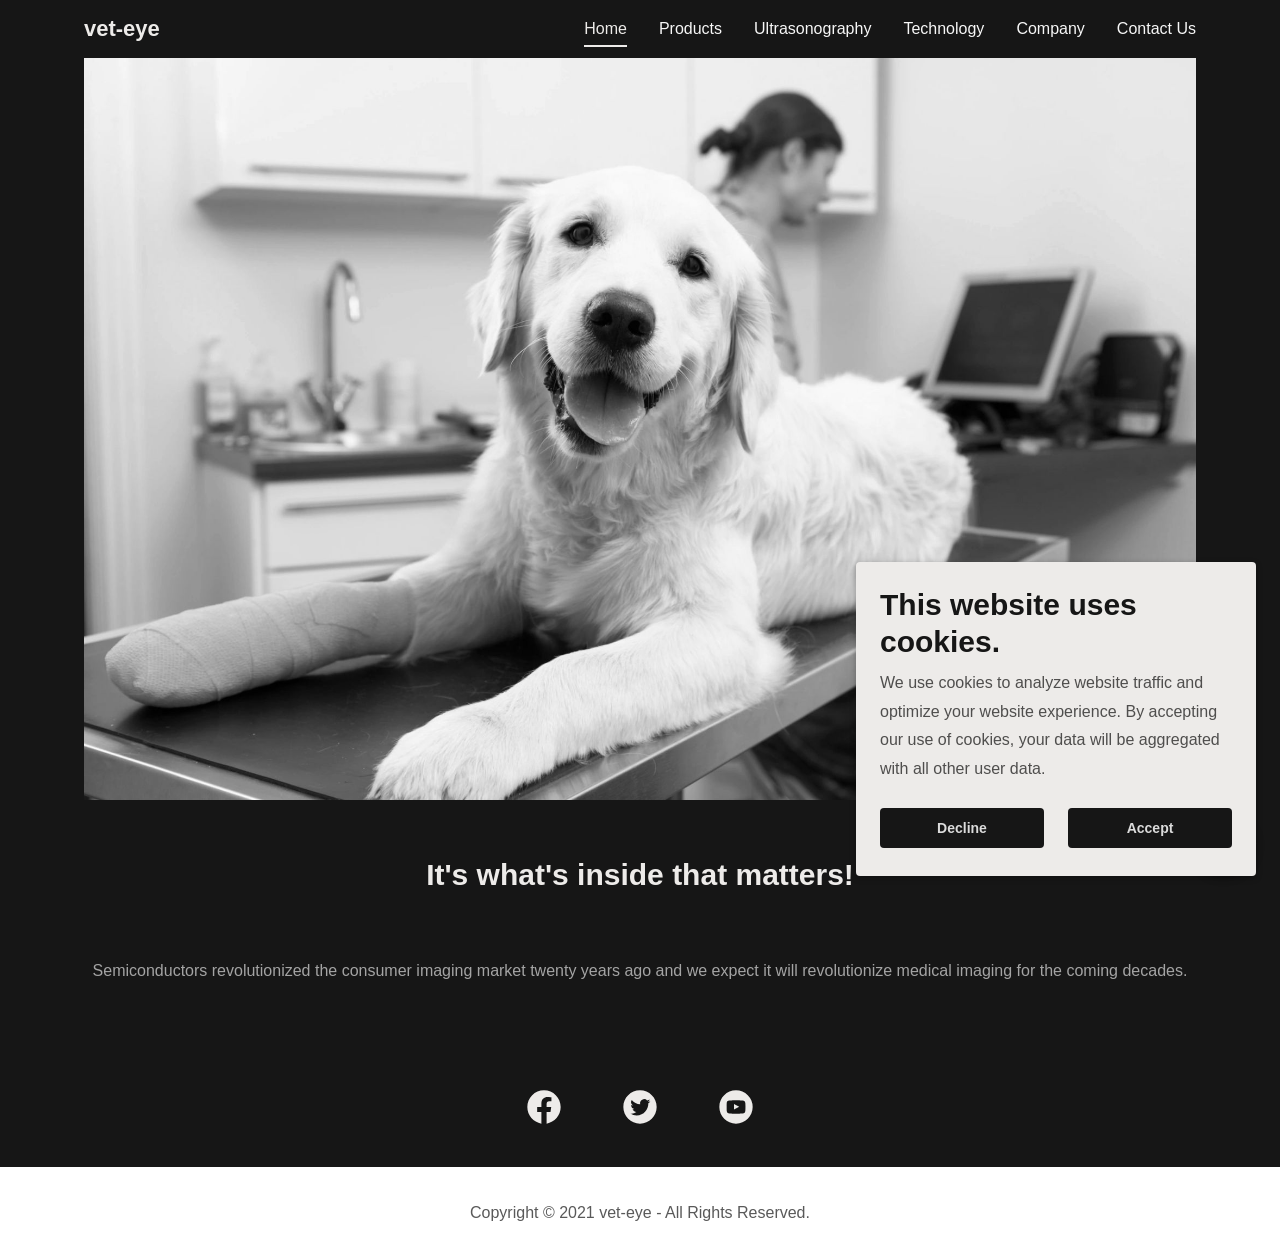
==== index.html @ f59eabdc "Add static recreation of the vet-eye site (tu2.app) Six pages plus three blog posts, with images, fo" ====
<!DOCTYPE html>
<html lang="en-IE">
<head>
<meta charset="utf-8">
<meta name="viewport" content="width=device-width, initial-scale=1">
<title>vet-eye</title>
<meta name="author" content="vet-eye">
<meta name="description" content="It&#x27;s what&#x27;s inside that matters!">
<meta property="og:site_name" content="vet-eye">
<meta property="og:title" content="It&#x27;s what&#x27;s inside that matters!">
<meta property="og:type" content="website">
<meta property="og:image" content="assets/img/hero-dog.jpg">
<meta property="og:locale" content="en_IE">
<meta name="theme-color" content="#edebe9">
<link rel="icon" href="assets/img/favicon-32.png" sizes="32x32">
<link rel="icon" href="assets/img/favicon-192.png" sizes="192x192">
<link rel="apple-touch-icon" href="assets/img/favicon-180.png">
<link rel="manifest" href="manifest.webmanifest">
<link rel="preload" href="assets/fonts/montserrat-latin.woff2" as="font" type="font/woff2" crossorigin>
<link rel="preload" href="assets/fonts/roboto-latin.woff2" as="font" type="font/woff2" crossorigin>
<link rel="stylesheet" href="assets/css/style.css">
</head>
<body>
<header class="site-header">
  <div class="container bar">
    <a class="logo" href="index.html" title="vet-eye">vet-eye</a>
    <nav class="main-nav" aria-label="Site"><ul><li><a href="index.html" aria-current="page">Home</a></li><li><a href="products.html">Products</a></li><li><a href="ultrasonography.html">Ultrasonography</a></li><li><a href="technology-1.html">Technology</a></li><li><a href="company.html">Company</a></li><li><a href="contact-us.html">Contact Us</a></li></ul></nav>
    <button class="nav-toggle" type="button" aria-label="Hamburger Site Navigation Icon" aria-expanded="false" aria-controls="drawer"><svg viewBox="0 0 24 24" fill="currentColor" aria-hidden="true"><path fill-rule="evenodd" d="M19 8H5a1 1 0 1 1 0-2h14a1 1 0 0 1 0 2zm0 5.097H5a1 1 0 1 1 0-2h14a1 1 0 1 1 0 2zm0 5.25H5a1 1 0 1 1 0-2h14a1 1 0 1 1 0 2z"></path></svg></button>
  </div>
</header>
<div class="drawer" id="drawer">
  <button class="drawer-close" type="button" aria-label="Close navigation"><svg viewBox="0 0 24 24" fill="currentColor" aria-hidden="true"><path fill-rule="evenodd" d="M19.245 4.313a1.065 1.065 0 0 0-1.508 0L11.78 10.27 5.82 4.313A1.065 1.065 0 1 0 4.312 5.82l5.958 5.958-5.958 5.959a1.067 1.067 0 0 0 1.508 1.508l5.959-5.958 5.958 5.958a1.065 1.065 0 1 0 1.508-1.508l-5.958-5.959 5.958-5.958a1.065 1.065 0 0 0 0-1.508"></path></svg></button>
  <nav aria-label="Mobile"><ul><li><a href="index.html" aria-current="page">Home</a></li><li><a href="products.html">Products</a></li><li><a href="ultrasonography.html">Ultrasonography</a></li><li><a href="technology-1.html">Technology</a></li><li><a href="company.html">Company</a></li><li><a href="contact-us.html">Contact Us</a></li></ul></nav>
</div>
<section class="hero"><div class="container">
  <img src="assets/img/hero-dog.jpg" alt="" width="2046" height="1364">
  <h1>It's what's inside that matters!</h1>
</div></section>
<section class="section dark intro"><div class="container">
  <p>Semiconductors revolutionized the consumer imaging market twenty years ago and we expect it will revolutionize medical imaging for the coming decades.</p>
</div></section>
<section class="section dark"><div class="container"><div class="social"><a href="https://www.facebook.com/vet-eye" target="_blank" rel="noopener" aria-label="Facebook Social Link"><svg viewBox="0 0 24 24" fill="currentColor" aria-hidden="true"><path fill-rule="evenodd" d="M22 12.061C22 6.505 17.523 2 12 2S2 6.505 2 12.061c0 5.022 3.657 9.184 8.438 9.939v-7.03h-2.54v-2.91h2.54V9.845c0-2.522 1.492-3.915 3.777-3.915 1.094 0 2.238.197 2.238.197v2.476h-1.26c-1.243 0-1.63.775-1.63 1.57v1.888h2.773l-.443 2.908h-2.33V22c4.78-.755 8.437-4.917 8.437-9.939z"></path></svg></a><a href="https://www.twitter.com/vet-eye" target="_blank" rel="noopener" aria-label="Twitter Social Link"><svg viewBox="0 0 24 24" fill="currentColor" aria-hidden="true"><path d="M22 12c0-5.524-4.477-10-10-10C6.478 2 2 6.478 2 12c0 5.523 4.478 10 10 10 5.523 0 10-4.477 10-10zm-3.795-3.516c-.33.492-.749.926-1.23 1.271l.008.319c0 3.255-2.477 7.005-7.006 7.005a6.968 6.968 0 01-3.773-1.107 4.94 4.94 0 003.645-1.019 2.466 2.466 0 01-2.3-1.71 2.464 2.464 0 001.112-.042 2.465 2.465 0 01-1.975-2.413v-.032c.333.185.711.295 1.115.309a2.461 2.461 0 01-.762-3.286 6.987 6.987 0 005.075 2.572 2.462 2.462 0 014.196-2.245 4.986 4.986 0 001.564-.597A2.469 2.469 0 0116.79 8.87a4.936 4.936 0 001.414-.387z"></path></svg></a><a href="https://www.youtube.com/vet-eye" target="_blank" rel="noopener" aria-label="YouTube Social Link"><svg viewBox="0 0 24 24" fill="currentColor" aria-hidden="true"><g transform="translate(2 2)"><polygon points="8.811 11.495 11.927 9.88 8.807 8.255"></polygon><path d="M10 0C4.477 0 0 4.477 0 10s4.477 10 10 10 10-4.477 10-10A10 10 0 0 0 10 0zm5.673 10.436c0 .935-.066 1.866-.066 1.866-.027.415-.17.814-.41 1.153-.306.308-.72.483-1.153.487-1.615.116-4.033.12-4.033.12s-2.99-.03-3.913-.117a1.91 1.91 0 0 1-1.25-.49 2.273 2.273 0 0 1-.419-1.146s-.033-.934-.033-1.865V9.56c0-.935.033-1.876.033-1.876s.03-.804.364-1.153c.305-.312.72-.493 1.156-.506 1.615-.116 4.036-.149 4.036-.149s2.411.033 4.026.15c.44.016.855.203 1.16.52.244.336.394.731.436 1.145 0 0 .07.934.07 1.865l-.004.88z"></path></g></svg></a></div></div></section>
<footer class="site-footer"><div class="container"><p>Copyright © 2021 vet-eye - All Rights Reserved.</p></div></footer>
<a class="fab" href="contact-us.html" aria-label="Message us"><svg viewBox="0 0 24 24" fill="currentColor" aria-hidden="true"><g fill="currentColor"><rect x="4" y="6" width="16" height="10.222" rx="1.129"></rect><path d="M8.977 18.578l.2-2.722a.564.564 0 01.564-.523h3.61c.548 0 .774.705.327 1.024l-3.81 2.721a.564.564 0 01-.89-.5z"></path></g></svg></a>
<div class="cookie" id="cookie" role="region" aria-label="Cookies" hidden>
  <h4>This website uses cookies.</h4>
  <p>We use cookies to analyze website traffic and optimize your website experience. By accepting our use of cookies, your data will be aggregated with all other user data.</p>
  <div class="actions"><button type="button" data-consent="declined">Decline</button><button type="button" data-consent="accepted">Accept</button></div>
</div>
<script src="assets/js/site.js"></script>
</body>
</html>
---- assets/css/style.css ----
/* vet-eye – local recreation of tu2.app */
@font-face { font-family: 'Montserrat'; font-style: normal; font-weight: 100 900; font-display: swap;
  src: url(../fonts/montserrat-latin-ext.woff2) format('woff2');
  unicode-range: U+0100-02BA, U+02BD-02C5, U+02C7-02CC, U+02CE-02D7, U+02DD-02FF, U+0304, U+0308, U+0329, U+1D00-1DBF, U+1E00-1E9F, U+1EF2-1EFF, U+2020, U+20A0-20AB, U+20AD-20C4, U+2113, U+2C60-2C7F, U+A720-A7FF; }
@font-face { font-family: 'Montserrat'; font-style: normal; font-weight: 100 900; font-display: swap;
  src: url(../fonts/montserrat-latin.woff2) format('woff2');
  unicode-range: U+0000-00FF, U+0131, U+0152-0153, U+02BB-02BC, U+02C6, U+02DA, U+02DC, U+0304, U+0308, U+0329, U+2000-206F, U+20AC, U+2122, U+2191, U+2193, U+2212, U+2215, U+FEFF, U+FFFD; }
@font-face { font-family: 'Roboto'; font-style: normal; font-weight: 100 900; font-display: swap;
  src: url(../fonts/roboto-latin-ext.woff2) format('woff2');
  unicode-range: U+0100-02BA, U+02BD-02C5, U+02C7-02CC, U+02CE-02D7, U+02DD-02FF, U+0304, U+0308, U+0329, U+1D00-1DBF, U+1E00-1E9F, U+1EF2-1EFF, U+2020, U+20A0-20AB, U+20AD-20C4, U+2113, U+2C60-2C7F, U+A720-A7FF; }
@font-face { font-family: 'Roboto'; font-style: normal; font-weight: 100 900; font-display: swap;
  src: url(../fonts/roboto-latin.woff2) format('woff2');
  unicode-range: U+0000-00FF, U+0131, U+0152-0153, U+02BB-02BC, U+02C6, U+02DA, U+02DC, U+0304, U+0308, U+0329, U+2000-206F, U+20AC, U+2122, U+2191, U+2193, U+2212, U+2215, U+FEFF, U+FFFD; }
@font-face { font-family: 'Roboto'; font-style: italic; font-weight: 100 900; font-display: swap;
  src: url(../fonts/roboto-italic-latin-ext.woff2) format('woff2');
  unicode-range: U+0100-02BA, U+02BD-02C5, U+02C7-02CC, U+02CE-02D7, U+02DD-02FF, U+0304, U+0308, U+0329, U+1D00-1DBF, U+1E00-1E9F, U+1EF2-1EFF, U+2020, U+20A0-20AB, U+20AD-20C4, U+2113, U+2C60-2C7F, U+A720-A7FF; }
@font-face { font-family: 'Roboto'; font-style: italic; font-weight: 100 900; font-display: swap;
  src: url(../fonts/roboto-italic-latin.woff2) format('woff2');
  unicode-range: U+0000-00FF, U+0131, U+0152-0153, U+02BB-02BC, U+02C6, U+02DA, U+02DC, U+0304, U+0308, U+0329, U+2000-206F, U+20AC, U+2122, U+2191, U+2193, U+2212, U+2215, U+FEFF, U+FFFD; }

:root {
  --ink: #161616;
  --paper: #ffffff;
  --sand: #edebe9;
  --sand-2: #e5e2df;
  --sand-3: #ddd9d5;
  --taupe: #9c938a;
  --taupe-dark: #7d756d;
  --text: #5e5e5e;
  --text-strong: #1b1b1b;
  --text-muted: #595959;
  --on-dark: #f7f7f7;
  --on-dark-muted: #a4a4a4;
  --line: #dadada;
  --gap: 48px;
}

*, *::before, *::after { box-sizing: border-box; }
html { -webkit-text-size-adjust: 100%; }
body { margin: 0; font-family: 'Roboto', arial, sans-serif; font-size: 16px; color: var(--text); background: var(--paper); -webkit-font-smoothing: antialiased; }
img { max-width: 100%; height: auto; display: block; }
a { color: inherit; text-decoration: none; }
h1, h2, h3, h4, p, ul, figure { margin: 0; }
ul { padding: 0; }

.container { width: 100%; margin: 0 auto; padding: 0 24px; }
@media (min-width: 1024px) { .container { max-width: 984px; } }
@media (min-width: 1280px) { .container { max-width: 1160px; } }
@media (min-width: 1536px) { .container { max-width: 1280px; } }

/* ---------- header ---------- */
.site-header { position: sticky; top: 0; z-index: 20; background: var(--ink); }
.site-header .bar { display: flex; align-items: center; justify-content: space-between; padding-top: 24px; padding-bottom: 24px; }
.logo { font-family: 'Montserrat', arial, sans-serif; font-weight: 600; font-size: 22px; line-height: 1.2; color: var(--sand); }
.main-nav { display: none; }
.main-nav ul { display: flex; gap: 32px; list-style: none; }
.main-nav a { display: block; line-height: 24px; color: var(--on-dark); padding-bottom: 4px; margin-bottom: -6px; border-bottom: 2px solid transparent; }
.main-nav a:hover { color: var(--taupe); }
.main-nav a[aria-current="page"] { color: var(--sand); border-bottom-color: currentColor; }
.nav-toggle { display: flex; background: none; border: 0; padding: 0; margin: -4px -8px -4px 0; color: var(--on-dark); cursor: pointer; }
.nav-toggle svg { width: 40px; height: 40px; }
@media (min-width: 1024px) {
  .site-header .bar { padding-top: 16px; padding-bottom: 16px; }
  .main-nav { display: block; }
  .nav-toggle { display: none; }
}

.drawer { position: fixed; inset: 0; z-index: 40; background: var(--paper); overflow-y: auto; transform: translateX(-100%); visibility: hidden; transition: transform .3s ease, visibility .3s; padding: 56px 0 24px; }
.drawer.open { transform: none; visibility: visible; }
.drawer-close { position: absolute; top: 15px; right: 15px; background: none; border: 0; padding: 0; color: var(--text-strong); cursor: pointer; }
.drawer-close svg { width: 40px; height: 40px; display: block; }
.drawer ul { list-style: none; }
.drawer li { border-bottom: 1px solid rgba(76, 76, 76, .5); }
.drawer li:last-child { border-bottom: 0; }
.drawer a { display: block; padding: 16px 24px; font-size: 22px; color: var(--text-strong); }
.drawer a[aria-current="page"], .drawer a:hover { color: var(--taupe); }
@media (min-width: 768px) { .drawer a { font-size: 30px; } }

/* ---------- sections ---------- */
.section { padding: 32px 0; }
.section.dark { background: var(--ink); color: var(--on-dark-muted); }
.heading { font-family: 'Montserrat', arial, sans-serif; font-weight: 600; font-size: 24px; line-height: 1.25; color: var(--taupe); margin-bottom: 24px; }
.dark .heading { color: var(--sand); }
@media (min-width: 768px) { .heading { font-size: 30px; } }
.center { text-align: center; }

.lined { display: flex; align-items: center; justify-content: center; font-family: 'Roboto', arial, sans-serif; font-weight: 400; font-size: 16px; line-height: 1.4; color: var(--text-strong); margin-bottom: 32px; text-align: center; }
.lined::before, .lined::after { content: ""; flex: 1; height: 1px; background: var(--line); }
.lined span { padding: 0 24px; }
.dark .lined { color: var(--on-dark); }
.dark .lined::before, .dark .lined::after { background: rgba(255, 255, 255, .22); }

.rte p, .rte li { line-height: 1.8; }
.rte ul { padding-left: 37px; }
.rte strong { font-weight: 700; }
.rte a { color: var(--taupe-dark); }
.rte a:hover { color: var(--text-strong); }
.rte.big p, .rte.big li { font-size: 18px; }
.rte ul { text-align: left; }

.btn { display: inline-flex; align-items: center; justify-content: center; min-height: 56px; padding: 8px 32px; margin: 4px 0; border: 0; border-radius: 4px; background: var(--sand-2); color: #1c1b1b; font: 700 18px/1.2 'Roboto', arial, sans-serif; cursor: pointer; transition: background-color .2s; box-shadow: 0 2px 3px rgba(0, 0, 0, .12); }
.btn:hover { background: #f1efed; }
.btn.small { min-height: 40px; padding: 4px 16px; font-size: 14px; background: var(--sand-3); box-shadow: none; }
.btn.small:hover { background: #ebe8e5; }
.dark .btn { background: var(--sand); color: #222; }
.dark .btn:hover { background: #fff; }

.grid { display: grid; gap: var(--gap); grid-template-columns: 1fr; }
@media (min-width: 768px) {
  .grid.cols-2 { grid-template-columns: 1fr 1fr; }
  .grid.cols-3 { grid-template-columns: repeat(3, 1fr); }
  .grid.cols-8-4 { grid-template-columns: minmax(0, 725fr) minmax(0, 339fr); }
  .grid.cols-4-8 { grid-template-columns: minmax(0, 339fr) minmax(0, 725fr); }
}

/* ---------- home ---------- */
.hero { background: var(--ink); }
.hero img { width: 100%; aspect-ratio: 3 / 2; object-fit: cover; }
.hero h1 { font-family: 'Montserrat', arial, sans-serif; font-weight: 600; font-size: 24px; line-height: 1.25; color: var(--sand); text-align: center; padding: 56px 0 32px; }
@media (min-width: 768px) { .hero h1 { font-size: 30px; } }
.intro p { line-height: 1.8; text-align: center; padding-bottom: 29px; }

.social { display: flex; justify-content: center; }
.social a { display: block; padding: 8px 28px; color: var(--sand); }
.social a:hover { color: var(--taupe); }
.social svg { width: 40px; height: 40px; display: block; }
.dark .lined + .social { margin-top: 0; }

.site-footer { padding: 32px 0; background: var(--paper); }
.site-footer p { text-align: center; line-height: 1.8; color: var(--text-muted); }

/* ---------- products ---------- */
.products-title { padding-bottom: 85px; }
.product { text-align: center; }
.product img { width: 100%; margin-bottom: 24px; }
.product.wide img { aspect-ratio: 1240 / 932; object-fit: cover; }
.product:not(.wide) img { aspect-ratio: 1; object-fit: cover; }
.product-row { margin-top: 48px; }

/* ---------- ultrasonography / technology ---------- */
.banner-img { width: 100%; aspect-ratio: 3 / 2; object-fit: cover; margin-bottom: 32px; }
.side-img { width: 100%; }
.tech-img { width: 100%; aspect-ratio: 1; object-fit: cover; }
.cta { text-align: center; padding: 72px 0 72px; }
.cta .heading { max-width: 476px; margin-left: auto; margin-right: auto; }

/* ---------- company ---------- */
.about-col h4 { margin-bottom: 23px; text-align: center; }
.about-col img { width: 100%; aspect-ratio: 2 / 1; object-fit: cover; margin-bottom: 25px; }
.about-col .rte { text-align: center; }
.downloads { display: flex; flex-wrap: wrap; justify-content: center; gap: 24px var(--gap); }
.download { width: 333px; max-width: 100%; padding: 24px; text-align: center; background: #f6f6f6; border: 1px solid var(--line); }
.download p { line-height: 1.8; color: #151515; margin-bottom: 24px; }

.blog { position: relative; padding: 32px 24px; background: #555 center / cover no-repeat; }
.blog::before { content: ""; position: absolute; inset: 0; background: rgba(22, 22, 22, .25); }
.blog > * { position: relative; }
.blog h2 { font-family: 'Montserrat', arial, sans-serif; font-weight: 600; font-size: 32px; line-height: 1.2; color: #fff; text-align: center; margin-bottom: 56px; }
@media (min-width: 768px) { .blog h2 { font-size: 44px; } }
.blog-cards { display: flex; flex-wrap: wrap; justify-content: center; gap: 24px 27px; }
.blog-card { display: flex; flex-direction: column; width: 245px; background: #fff; border: 1px solid var(--line); text-align: center; transition: box-shadow .2s; }
.blog-card:hover { box-shadow: 0 4px 16px rgba(0, 0, 0, .35); }
.blog-card .thumb { height: 140px; background: #ccc center / cover no-repeat; }
.blog-card .body { display: flex; flex-direction: column; flex: 1; padding: 24px 16px 24px; }
.blog-card .date { font-size: 14px; line-height: 16px; color: var(--text-muted); }
.blog-card h4 { position: relative; font-weight: 400; font-size: 22px; line-height: 1.125; color: var(--text-strong); height: 74.25px; overflow: hidden; }
.blog-card h4::after { content: ""; position: absolute; right: 0; bottom: 0; width: 40%; height: 24.75px; background: linear-gradient(to right, rgba(255, 255, 255, 0), #fff 85%); }
.blog-card .more { margin-top: auto; padding-top: 0; color: var(--taupe-dark); line-height: 1.15; }
.blog-card:hover .more { color: var(--text-strong); }

/* ---------- blog post ---------- */
.blog-title { font-family: 'Montserrat', arial, sans-serif; font-weight: 600; font-size: 32px; line-height: 1.2; color: var(--taupe); text-align: center; margin-bottom: 56px; padding-top: 24px; }
@media (min-width: 768px) { .blog-title { font-size: 44px; } }
.post-layout { display: grid; grid-template-columns: 1fr; gap: 32px; max-width: 936px; margin: 0 auto; padding-bottom: 40px; }
@media (min-width: 768px) { .post-layout { grid-template-columns: minmax(0, 2fr) minmax(0, 1fr); gap: 0; } .post-layout main { padding-right: 40px; } .post-layout aside { border-left: 1px solid var(--line); padding-left: 32px; } }
.all-posts { display: inline-flex; align-items: center; gap: 4px; font-size: 14px; color: var(--taupe-dark); margin: 8px 0 24px; }
.all-posts:hover { color: var(--text-strong); }
.all-posts svg { width: 16px; height: 16px; transform: rotate(90deg); }
.post h3.post-title { font-family: 'Montserrat', arial, sans-serif; font-weight: 600; font-size: 30px; line-height: 1.125; color: var(--taupe); margin-bottom: 12px; }
.post .date { font-size: 14px; color: var(--text-muted); margin-bottom: 32px; }
.post figure { margin-bottom: 40px; }
.post figure img { width: 100%; }
.post .rte p { font-size: 14px; margin-bottom: 20px; overflow-wrap: anywhere; }
.post .rte h3 { font-family: 'Montserrat', arial, sans-serif; font-weight: 600; font-size: 22px; line-height: 1.25; color: var(--taupe); margin: 8px 0 16px; }
.share { display: flex; align-items: center; gap: 8px; font-size: 14px; font-weight: 700; color: var(--text-strong); }
.share p { margin-right: 12px; }
.share a { display: block; }
.share svg { width: 24px; height: 24px; display: block; }
.share .fb { color: #3b5998; }
.share .tw { color: #1da1f2; }
.recent h4 { font-weight: 400; font-size: 22px; line-height: 1.25; color: var(--text-strong); margin: 8px 0 24px; }
.recent ul { list-style: none; }
.recent li { margin-bottom: 32px; }
.recent a { display: flex; gap: 16px; }
.recent .thumb { flex: 0 0 110px; height: 110px; background: #ccc center / cover no-repeat; }
.recent .t { font-size: 14px; line-height: 1.8; color: var(--text-strong); display: -webkit-box; -webkit-line-clamp: 2; -webkit-box-orient: vertical; overflow: hidden; }
.recent a:hover .t { color: var(--taupe-dark); }
.recent .d { font-size: 14px; line-height: 1.8; color: var(--text-muted); margin-top: 16px; }

/* ---------- contact ---------- */
.contact-wrap { max-width: 725px; margin: 0 auto; text-align: center; }
.field { position: relative; margin-bottom: 24px; text-align: left; }
.field input, .field textarea { display: block; width: 100%; border: 1px solid transparent; border-radius: 0; background: #f1f1f1; color: #3b3b3b; font: 400 16px/1.15 'Roboto', arial, sans-serif; outline: none; }
.field input { height: 51px; padding: 23px 16px 7px; }
.field textarea { height: 202px; padding: 16px; line-height: 28px; resize: vertical; }
.field textarea::placeholder { color: #3b3b3b; opacity: 1; }
.field input:focus, .field textarea:focus { border-color: var(--taupe); }
.field label { position: absolute; left: 17px; top: 16px; color: #3b3b3b; pointer-events: none; transform-origin: left top; transition: transform .15s ease; }
.field input:focus + label, .field input:not(:placeholder-shown) + label { transform: translateY(-9px) scale(.75); }
.field.invalid input { border-color: #b3261e; }
.form-error { display: none; color: #b3261e; font-size: 14px; margin: -16px 0 16px; text-align: left; }
.field.invalid + .form-error { display: block; }
.contact-form .btn { margin-top: 12px; }
.recaptcha-note { font-size: 12px; line-height: 1.8; color: var(--text-muted); margin-top: 32px; }
.recaptcha-note a { color: var(--taupe-dark); }
.recaptcha-note a:hover { color: var(--text-strong); }
.form-success { display: none; padding: 48px 0; }
.form-success p { font-size: 18px; line-height: 1.8; }
.contact-form.sent > :not(.form-success) { display: none; }
.contact-form.sent .form-success { display: block; }
.contact-info { margin-top: 55px; }
.contact-info p { line-height: 1.8; margin-bottom: 24px; }
.map { position: relative; margin-top: 7px; height: 348px; background: #e8e6e3; }
.map iframe { width: 100%; height: 100%; border: 0; display: block; }
.map .btn { position: absolute; top: 9px; left: 56px; margin: 4px 0; background: var(--sand-2); gap: 8px; }
.map .btn svg { width: 24px; height: 24px; }
.connect { padding-bottom: 0; }

/* ---------- cookie banner + message button ---------- */
.fab { position: fixed; right: 24px; bottom: 24px; z-index: 30; display: flex; align-items: center; justify-content: center; width: 65px; height: 65px; border-radius: 50%; background: var(--sand-2); color: var(--ink); box-shadow: 0 2px 8px rgba(0, 0, 0, .3); }
.fab svg { width: 44px; height: 44px; }
.cookie { position: fixed; z-index: 35; left: 0; right: 0; bottom: 0; padding: 24px; background: var(--sand); box-shadow: 0 2px 6px rgba(0, 0, 0, .3); transition: transform .4s ease, opacity .4s ease; }
.cookie[hidden] { display: none; }
.cookie.leaving { transform: translateY(120%); opacity: 0; }
.cookie h4 { font-family: 'Montserrat', arial, sans-serif; font-weight: 600; font-size: 24px; line-height: 1.25; color: var(--ink); padding-bottom: 8px; }
.cookie p { line-height: 1.8; color: #4f4e4d; }
.cookie .actions { display: flex; gap: 24px; margin-top: 24px; margin-bottom: 4px; }
.cookie button { flex: 1; min-height: 40px; padding: 4px 16px; border: 0; border-radius: 4px; background: var(--ink); color: #dbdbdb; font: 700 14px/1.2 'Roboto', arial, sans-serif; cursor: pointer; }
.cookie button:hover { background: #3a3a3a; }
@media (min-width: 768px) {
  .cookie { left: auto; right: 24px; bottom: 24px; width: 400px; border-radius: 4px; }
  .cookie h4 { font-size: 30px; }
}

/* ---------- small screens ---------- */
.blog-count { display: none; }
.nav-toggle svg { width: 28px; height: 28px; }
.nav-toggle { margin: 0; }
.map .btn { left: auto; right: 9px; }
@media (max-width: 767px) {
  :root { --gap: 24px; }
  .section { padding: 24px 0; }
  .lined { margin-bottom: 24px; }
  .btn { width: 100%; }
  .map .btn { width: auto; }
  .social a { padding: 8px; margin: 0 12px; }
  .products-title { padding-bottom: 0; }
  .product-row { margin-top: 24px; }
  .cta { padding: 32px 0; }
  .contact-info { margin-top: 32px; }
  .map { height: 200px; }
  .blog { padding: 24px 0 16px; }
  .blog h2 { margin-bottom: 32px; }
  .blog-cards { flex-wrap: nowrap; justify-content: flex-start; gap: 0; overflow-x: auto; scroll-snap-type: x mandatory; scrollbar-width: none; }
  .blog-cards::-webkit-scrollbar { display: none; }
  .blog-card { flex: 0 0 100%; width: auto; background: none; border: 0; scroll-snap-align: center; align-items: center; }
  .blog-card .thumb, .blog-card .body { width: 245px; }
  .blog-card .thumb { border: 1px solid var(--line); border-bottom: 0; }
  .blog-card .body { background: #fff; flex: 0 0 auto; min-height: 159px; }
  .blog-count { display: block; text-align: center; color: #fff; padding-top: 16px; line-height: 1.8; }
}
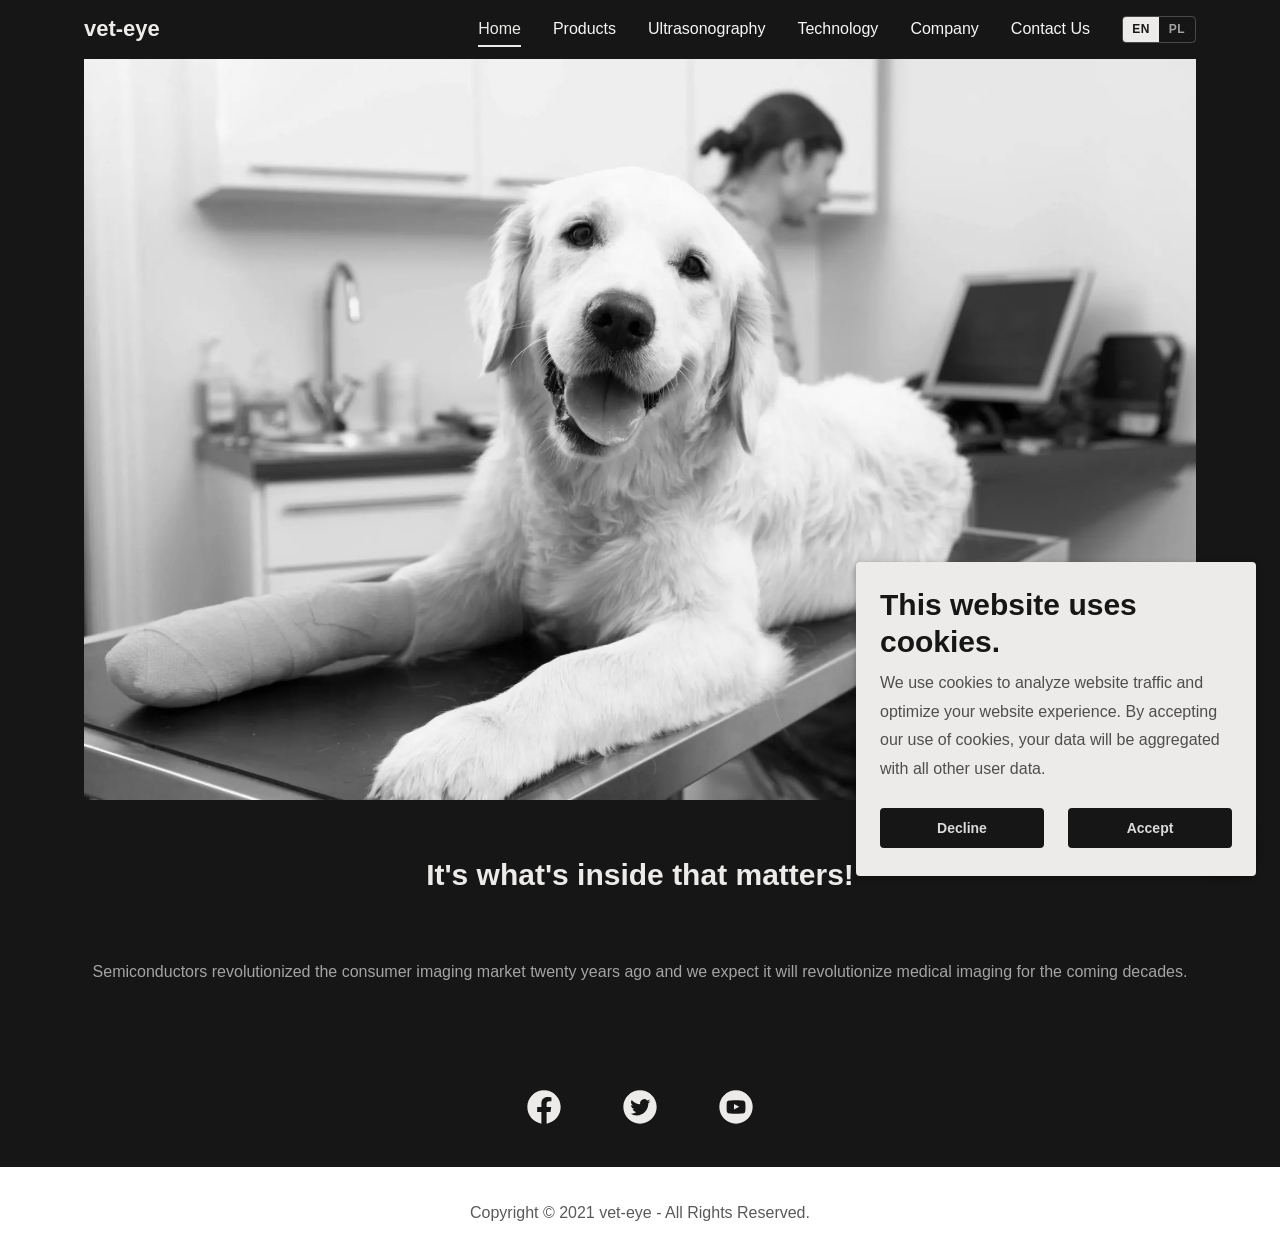
==== commit 92cdd068: "Add Polish version with EN/PL switch, clean up and optimise the site - Render header, footer and coo" ====
--- a/index.html
+++ b/index.html
@@ -1,16 +1,10 @@
 <!DOCTYPE html>
-<html lang="en-IE">
+<html lang="en" data-page="home">
 <head>
 <meta charset="utf-8">
 <meta name="viewport" content="width=device-width, initial-scale=1">
 <title>vet-eye</title>
-<meta name="author" content="vet-eye">
 <meta name="description" content="It&#x27;s what&#x27;s inside that matters!">
-<meta property="og:site_name" content="vet-eye">
-<meta property="og:title" content="It&#x27;s what&#x27;s inside that matters!">
-<meta property="og:type" content="website">
-<meta property="og:image" content="assets/img/hero-dog.jpg">
-<meta property="og:locale" content="en_IE">
 <meta name="theme-color" content="#edebe9">
 <link rel="icon" href="assets/img/favicon-32.png" sizes="32x32">
 <link rel="icon" href="assets/img/favicon-192.png" sizes="192x192">
@@ -19,34 +13,23 @@
 <link rel="preload" href="assets/fonts/montserrat-latin.woff2" as="font" type="font/woff2" crossorigin>
 <link rel="preload" href="assets/fonts/roboto-latin.woff2" as="font" type="font/woff2" crossorigin>
 <link rel="stylesheet" href="assets/css/style.css">
+<script>document.documentElement.classList.add('js');setTimeout(function(){document.documentElement.classList.add('ready')},3000);</script>
 </head>
 <body>
-<header class="site-header">
-  <div class="container bar">
-    <a class="logo" href="index.html" title="vet-eye">vet-eye</a>
-    <nav class="main-nav" aria-label="Site"><ul><li><a href="index.html" aria-current="page">Home</a></li><li><a href="products.html">Products</a></li><li><a href="ultrasonography.html">Ultrasonography</a></li><li><a href="technology-1.html">Technology</a></li><li><a href="company.html">Company</a></li><li><a href="contact-us.html">Contact Us</a></li></ul></nav>
-    <button class="nav-toggle" type="button" aria-label="Hamburger Site Navigation Icon" aria-expanded="false" aria-controls="drawer"><svg viewBox="0 0 24 24" fill="currentColor" aria-hidden="true"><path fill-rule="evenodd" d="M19 8H5a1 1 0 1 1 0-2h14a1 1 0 0 1 0 2zm0 5.097H5a1 1 0 1 1 0-2h14a1 1 0 1 1 0 2zm0 5.25H5a1 1 0 1 1 0-2h14a1 1 0 1 1 0 2z"></path></svg></button>
-  </div>
-</header>
-<div class="drawer" id="drawer">
-  <button class="drawer-close" type="button" aria-label="Close navigation"><svg viewBox="0 0 24 24" fill="currentColor" aria-hidden="true"><path fill-rule="evenodd" d="M19.245 4.313a1.065 1.065 0 0 0-1.508 0L11.78 10.27 5.82 4.313A1.065 1.065 0 1 0 4.312 5.82l5.958 5.958-5.958 5.959a1.067 1.067 0 0 0 1.508 1.508l5.959-5.958 5.958 5.958a1.065 1.065 0 1 0 1.508-1.508l-5.958-5.959 5.958-5.958a1.065 1.065 0 0 0 0-1.508"></path></svg></button>
-  <nav aria-label="Mobile"><ul><li><a href="index.html" aria-current="page">Home</a></li><li><a href="products.html">Products</a></li><li><a href="ultrasonography.html">Ultrasonography</a></li><li><a href="technology-1.html">Technology</a></li><li><a href="company.html">Company</a></li><li><a href="contact-us.html">Contact Us</a></li></ul></nav>
-</div>
+<div id="site-header"></div>
+<main id="main">
 <section class="hero"><div class="container">
-  <img src="assets/img/hero-dog.jpg" alt="" width="2046" height="1364">
-  <h1>It's what's inside that matters!</h1>
+  <img src="assets/img/hero-dog.webp" alt="" width="2046" height="1364">
+  <h1 data-i18n="home.title">It's what's inside that matters!</h1>
 </div></section>
 <section class="section dark intro"><div class="container">
-  <p>Semiconductors revolutionized the consumer imaging market twenty years ago and we expect it will revolutionize medical imaging for the coming decades.</p>
+  <p data-i18n="home.intro">Semiconductors revolutionized the consumer imaging market twenty years ago and we expect it will revolutionize medical imaging for the coming decades.</p>
 </div></section>
-<section class="section dark"><div class="container"><div class="social"><a href="https://www.facebook.com/vet-eye" target="_blank" rel="noopener" aria-label="Facebook Social Link"><svg viewBox="0 0 24 24" fill="currentColor" aria-hidden="true"><path fill-rule="evenodd" d="M22 12.061C22 6.505 17.523 2 12 2S2 6.505 2 12.061c0 5.022 3.657 9.184 8.438 9.939v-7.03h-2.54v-2.91h2.54V9.845c0-2.522 1.492-3.915 3.777-3.915 1.094 0 2.238.197 2.238.197v2.476h-1.26c-1.243 0-1.63.775-1.63 1.57v1.888h2.773l-.443 2.908h-2.33V22c4.78-.755 8.437-4.917 8.437-9.939z"></path></svg></a><a href="https://www.twitter.com/vet-eye" target="_blank" rel="noopener" aria-label="Twitter Social Link"><svg viewBox="0 0 24 24" fill="currentColor" aria-hidden="true"><path d="M22 12c0-5.524-4.477-10-10-10C6.478 2 2 6.478 2 12c0 5.523 4.478 10 10 10 5.523 0 10-4.477 10-10zm-3.795-3.516c-.33.492-.749.926-1.23 1.271l.008.319c0 3.255-2.477 7.005-7.006 7.005a6.968 6.968 0 01-3.773-1.107 4.94 4.94 0 003.645-1.019 2.466 2.466 0 01-2.3-1.71 2.464 2.464 0 001.112-.042 2.465 2.465 0 01-1.975-2.413v-.032c.333.185.711.295 1.115.309a2.461 2.461 0 01-.762-3.286 6.987 6.987 0 005.075 2.572 2.462 2.462 0 014.196-2.245 4.986 4.986 0 001.564-.597A2.469 2.469 0 0116.79 8.87a4.936 4.936 0 001.414-.387z"></path></svg></a><a href="https://www.youtube.com/vet-eye" target="_blank" rel="noopener" aria-label="YouTube Social Link"><svg viewBox="0 0 24 24" fill="currentColor" aria-hidden="true"><g transform="translate(2 2)"><polygon points="8.811 11.495 11.927 9.88 8.807 8.255"></polygon><path d="M10 0C4.477 0 0 4.477 0 10s4.477 10 10 10 10-4.477 10-10A10 10 0 0 0 10 0zm5.673 10.436c0 .935-.066 1.866-.066 1.866-.027.415-.17.814-.41 1.153-.306.308-.72.483-1.153.487-1.615.116-4.033.12-4.033.12s-2.99-.03-3.913-.117a1.91 1.91 0 0 1-1.25-.49 2.273 2.273 0 0 1-.419-1.146s-.033-.934-.033-1.865V9.56c0-.935.033-1.876.033-1.876s.03-.804.364-1.153c.305-.312.72-.493 1.156-.506 1.615-.116 4.036-.149 4.036-.149s2.411.033 4.026.15c.44.016.855.203 1.16.52.244.336.394.731.436 1.145 0 0 .07.934.07 1.865l-.004.88z"></path></g></svg></a></div></div></section>
-<footer class="site-footer"><div class="container"><p>Copyright © 2021 vet-eye - All Rights Reserved.</p></div></footer>
-<a class="fab" href="contact-us.html" aria-label="Message us"><svg viewBox="0 0 24 24" fill="currentColor" aria-hidden="true"><g fill="currentColor"><rect x="4" y="6" width="16" height="10.222" rx="1.129"></rect><path d="M8.977 18.578l.2-2.722a.564.564 0 01.564-.523h3.61c.548 0 .774.705.327 1.024l-3.81 2.721a.564.564 0 01-.89-.5z"></path></g></svg></a>
-<div class="cookie" id="cookie" role="region" aria-label="Cookies" hidden>
-  <h4>This website uses cookies.</h4>
-  <p>We use cookies to analyze website traffic and optimize your website experience. By accepting our use of cookies, your data will be aggregated with all other user data.</p>
-  <div class="actions"><button type="button" data-consent="declined">Decline</button><button type="button" data-consent="accepted">Accept</button></div>
-</div>
+<section class="section dark"><div class="container"><div data-social></div></div></section>
+</main>
+<div id="site-footer"></div>
+<noscript><p class="center"><a href="index.html">Home</a> · <a href="products.html">Products</a> · <a href="ultrasonography.html">Ultrasonography</a> · <a href="technology-1.html">Technology</a> · <a href="company.html">Company</a> · <a href="contact-us.html">Contact Us</a></p></noscript>
+<script src="assets/js/i18n.js"></script>
 <script src="assets/js/site.js"></script>
 </body>
 </html>
--- a/assets/css/style.css
+++ b/assets/css/style.css
@@ -1,4 +1,6 @@
-/* vet-eye – local recreation of tu2.app */
+/* vet-eye site styles */
+
+/* ─── Fonts (variable, self-hosted) ─── */
 @font-face { font-family: 'Montserrat'; font-style: normal; font-weight: 100 900; font-display: swap;
   src: url(../fonts/montserrat-latin-ext.woff2) format('woff2');
   unicode-range: U+0100-02BA, U+02BD-02C5, U+02C7-02CC, U+02CE-02D7, U+02DD-02FF, U+0304, U+0308, U+0329, U+1D00-1DBF, U+1E00-1E9F, U+1EF2-1EFF, U+2020, U+20A0-20AB, U+20AD-20C4, U+2113, U+2C60-2C7F, U+A720-A7FF; }
@@ -11,261 +13,272 @@
 @font-face { font-family: 'Roboto'; font-style: normal; font-weight: 100 900; font-display: swap;
   src: url(../fonts/roboto-latin.woff2) format('woff2');
   unicode-range: U+0000-00FF, U+0131, U+0152-0153, U+02BB-02BC, U+02C6, U+02DA, U+02DC, U+0304, U+0308, U+0329, U+2000-206F, U+20AC, U+2122, U+2191, U+2193, U+2212, U+2215, U+FEFF, U+FFFD; }
-@font-face { font-family: 'Roboto'; font-style: italic; font-weight: 100 900; font-display: swap;
-  src: url(../fonts/roboto-italic-latin-ext.woff2) format('woff2');
-  unicode-range: U+0100-02BA, U+02BD-02C5, U+02C7-02CC, U+02CE-02D7, U+02DD-02FF, U+0304, U+0308, U+0329, U+1D00-1DBF, U+1E00-1E9F, U+1EF2-1EFF, U+2020, U+20A0-20AB, U+20AD-20C4, U+2113, U+2C60-2C7F, U+A720-A7FF; }
-@font-face { font-family: 'Roboto'; font-style: italic; font-weight: 100 900; font-display: swap;
-  src: url(../fonts/roboto-italic-latin.woff2) format('woff2');
-  unicode-range: U+0000-00FF, U+0131, U+0152-0153, U+02BB-02BC, U+02C6, U+02DA, U+02DC, U+0304, U+0308, U+0329, U+2000-206F, U+20AC, U+2122, U+2191, U+2193, U+2212, U+2215, U+FEFF, U+FFFD; }
-
+
+/* ─── Tokens ─── */
 :root {
+  --font-heading: 'Montserrat', arial, sans-serif;
+  --font-body: 'Roboto', arial, sans-serif;
+
   --ink: #161616;
+  --ink-soft: #3a3a3a;
   --paper: #ffffff;
+  --paper-soft: #f6f6f6;
+  --field: #f1f1f1;
   --sand: #edebe9;
   --sand-2: #e5e2df;
   --sand-3: #ddd9d5;
+  --sand-hover: #f1efed;
   --taupe: #9c938a;
   --taupe-dark: #7d756d;
   --text: #5e5e5e;
   --text-strong: #1b1b1b;
   --text-muted: #595959;
+  --text-field: #3b3b3b;
+  --text-banner: #4f4e4d;
   --on-dark: #f7f7f7;
   --on-dark-muted: #a4a4a4;
+  --on-ink-button: #dbdbdb;
   --line: #dadada;
-  --gap: 48px;
-}
-
+  --line-dark: rgba(255, 255, 255, .22);
+  --line-drawer: rgba(76, 76, 76, .5);
+  --error: #b3261e;
+  --facebook: #3b5998;
+  --twitter: #1da1f2;
+  --scrim: rgba(22, 22, 22, .25);
+  --shadow: rgba(0, 0, 0, .3);
+  --shadow-soft: rgba(0, 0, 0, .12);
+
+  --size-body: 16px;
+  --size-small: 14px;
+  --size-tiny: 12px;
+  --size-lead: 18px;
+  --size-heading: 24px;
+  --size-display: 32px;
+  --gap: 24px;
+  --section-pad: 24px;
+  --radius: 4px;
+}
+@media (min-width: 768px) {
+  :root { --size-heading: 30px; --size-display: 44px; --gap: 48px; --section-pad: 32px; }
+}
+
+/* ─── Base ─── */
 *, *::before, *::after { box-sizing: border-box; }
 html { -webkit-text-size-adjust: 100%; }
-body { margin: 0; font-family: 'Roboto', arial, sans-serif; font-size: 16px; color: var(--text); background: var(--paper); -webkit-font-smoothing: antialiased; }
+html.js:not(.ready) body { visibility: hidden; }
+body { margin: 0; font-family: var(--font-body); font-size: var(--size-body); color: var(--text); background: var(--paper); -webkit-font-smoothing: antialiased; }
+body.no-scroll { overflow: hidden; }
 img { max-width: 100%; height: auto; display: block; }
 a { color: inherit; text-decoration: none; }
-h1, h2, h3, h4, p, ul, figure { margin: 0; }
+h1, h2, h3, p, ul, figure { margin: 0; }
 ul { padding: 0; }
+:focus-visible { outline: 2px solid var(--taupe); outline-offset: 2px; }
+.skip-link { position: absolute; left: 8px; top: -60px; z-index: 50; padding: 8px 16px; background: var(--sand); color: var(--ink); border-radius: var(--radius); }
+.skip-link:focus { top: 8px; }
 
 .container { width: 100%; margin: 0 auto; padding: 0 24px; }
 @media (min-width: 1024px) { .container { max-width: 984px; } }
 @media (min-width: 1280px) { .container { max-width: 1160px; } }
 @media (min-width: 1536px) { .container { max-width: 1280px; } }
 
-/* ---------- header ---------- */
+/* ─── Header ─── */
 .site-header { position: sticky; top: 0; z-index: 20; background: var(--ink); }
-.site-header .bar { display: flex; align-items: center; justify-content: space-between; padding-top: 24px; padding-bottom: 24px; }
-.logo { font-family: 'Montserrat', arial, sans-serif; font-weight: 600; font-size: 22px; line-height: 1.2; color: var(--sand); }
+.site-header .bar { display: flex; align-items: center; gap: 24px; padding-top: 24px; padding-bottom: 24px; min-height: 80px; }
+.logo { margin-right: auto; font-family: var(--font-heading); font-weight: 600; font-size: 22px; line-height: 1.2; color: var(--sand); }
 .main-nav { display: none; }
 .main-nav ul { display: flex; gap: 32px; list-style: none; }
-.main-nav a { display: block; line-height: 24px; color: var(--on-dark); padding-bottom: 4px; margin-bottom: -6px; border-bottom: 2px solid transparent; }
+.main-nav a { display: block; line-height: 24px; color: var(--on-dark); padding-bottom: 4px; margin-bottom: -6px; border-bottom: 2px solid transparent; white-space: nowrap; }
 .main-nav a:hover { color: var(--taupe); }
 .main-nav a[aria-current="page"] { color: var(--sand); border-bottom-color: currentColor; }
-.nav-toggle { display: flex; background: none; border: 0; padding: 0; margin: -4px -8px -4px 0; color: var(--on-dark); cursor: pointer; }
-.nav-toggle svg { width: 40px; height: 40px; }
+.lang-switch { display: flex; border: 1px solid var(--line-dark); border-radius: var(--radius); overflow: hidden; }
+.lang-switch button { min-width: 36px; padding: 4px 8px; border: 0; background: none; color: var(--on-dark-muted); font: 700 var(--size-tiny)/1.4 var(--font-body); letter-spacing: .04em; cursor: pointer; }
+.lang-switch button:hover { color: var(--on-dark); }
+.lang-switch button[aria-pressed="true"] { background: var(--sand); color: var(--ink); }
+.nav-toggle { display: flex; background: none; border: 0; padding: 0; color: var(--on-dark); cursor: pointer; }
+.nav-toggle svg { width: 28px; height: 28px; }
 @media (min-width: 1024px) {
-  .site-header .bar { padding-top: 16px; padding-bottom: 16px; }
+  .site-header .bar { padding-top: 16px; padding-bottom: 16px; min-height: 58px; gap: 32px; }
   .main-nav { display: block; }
   .nav-toggle { display: none; }
 }
 
 .drawer { position: fixed; inset: 0; z-index: 40; background: var(--paper); overflow-y: auto; transform: translateX(-100%); visibility: hidden; transition: transform .3s ease, visibility .3s; padding: 56px 0 24px; }
-.drawer.open { transform: none; visibility: visible; }
+.drawer[data-open="true"] { transform: none; visibility: visible; }
 .drawer-close { position: absolute; top: 15px; right: 15px; background: none; border: 0; padding: 0; color: var(--text-strong); cursor: pointer; }
 .drawer-close svg { width: 40px; height: 40px; display: block; }
 .drawer ul { list-style: none; }
-.drawer li { border-bottom: 1px solid rgba(76, 76, 76, .5); }
-.drawer li:last-child { border-bottom: 0; }
+.drawer li + li { border-top: 1px solid var(--line-drawer); }
 .drawer a { display: block; padding: 16px 24px; font-size: 22px; color: var(--text-strong); }
 .drawer a[aria-current="page"], .drawer a:hover { color: var(--taupe); }
-@media (min-width: 768px) { .drawer a { font-size: 30px; } }
-
-/* ---------- sections ---------- */
-.section { padding: 32px 0; }
+
+/* ─── Sections and shared blocks ─── */
+.section { padding: var(--section-pad) 0; }
 .section.dark { background: var(--ink); color: var(--on-dark-muted); }
-.heading { font-family: 'Montserrat', arial, sans-serif; font-weight: 600; font-size: 24px; line-height: 1.25; color: var(--taupe); margin-bottom: 24px; }
+.center { text-align: center; }
+.heading { font-family: var(--font-heading); font-weight: 600; font-size: var(--size-heading); line-height: 1.25; color: var(--taupe); margin-bottom: 24px; }
 .dark .heading { color: var(--sand); }
-@media (min-width: 768px) { .heading { font-size: 30px; } }
-.center { text-align: center; }
-
-.lined { display: flex; align-items: center; justify-content: center; font-family: 'Roboto', arial, sans-serif; font-weight: 400; font-size: 16px; line-height: 1.4; color: var(--text-strong); margin-bottom: 32px; text-align: center; }
+
+.lined { display: flex; align-items: center; justify-content: center; font-family: var(--font-body); font-weight: 400; font-size: var(--size-body); line-height: 1.4; color: var(--text-strong); margin-bottom: var(--section-pad); text-align: center; }
 .lined::before, .lined::after { content: ""; flex: 1; height: 1px; background: var(--line); }
 .lined span { padding: 0 24px; }
 .dark .lined { color: var(--on-dark); }
-.dark .lined::before, .dark .lined::after { background: rgba(255, 255, 255, .22); }
+.dark .lined::before, .dark .lined::after { background: var(--line-dark); }
 
 .rte p, .rte li { line-height: 1.8; }
-.rte ul { padding-left: 37px; }
+.rte ul { padding-left: 37px; text-align: left; }
 .rte strong { font-weight: 700; }
-.rte a { color: var(--taupe-dark); }
+.rte a { color: var(--taupe-dark); text-decoration: underline; overflow-wrap: anywhere; }
 .rte a:hover { color: var(--text-strong); }
-.rte.big p, .rte.big li { font-size: 18px; }
-.rte ul { text-align: left; }
-
-.btn { display: inline-flex; align-items: center; justify-content: center; min-height: 56px; padding: 8px 32px; margin: 4px 0; border: 0; border-radius: 4px; background: var(--sand-2); color: #1c1b1b; font: 700 18px/1.2 'Roboto', arial, sans-serif; cursor: pointer; transition: background-color .2s; box-shadow: 0 2px 3px rgba(0, 0, 0, .12); }
-.btn:hover { background: #f1efed; }
-.btn.small { min-height: 40px; padding: 4px 16px; font-size: 14px; background: var(--sand-3); box-shadow: none; }
-.btn.small:hover { background: #ebe8e5; }
-.dark .btn { background: var(--sand); color: #222; }
-.dark .btn:hover { background: #fff; }
-
-.grid { display: grid; gap: var(--gap); grid-template-columns: 1fr; }
-@media (min-width: 768px) {
-  .grid.cols-2 { grid-template-columns: 1fr 1fr; }
-  .grid.cols-3 { grid-template-columns: repeat(3, 1fr); }
+.rte.lead p, .rte.lead li { font-size: var(--size-lead); }
+
+.btn { display: inline-flex; align-items: center; justify-content: center; gap: 8px; width: 100%; min-height: 56px; padding: 8px 32px; margin: 4px 0; border: 0; border-radius: var(--radius); background: var(--sand-2); color: var(--text-strong); font: 700 var(--size-lead)/1.2 var(--font-body); cursor: pointer; transition: background-color .2s; box-shadow: 0 2px 3px var(--shadow-soft); }
+.btn:hover { background: var(--sand-hover); }
+.btn.small { min-height: 40px; padding: 4px 16px; font-size: var(--size-small); background: var(--sand-3); box-shadow: none; }
+.dark .btn { background: var(--sand); }
+.dark .btn:hover { background: var(--paper); }
+.btn svg { width: 24px; height: 24px; }
+.btn-row { margin-top: 24px; }
+@media (min-width: 768px) { .btn { width: auto; } }
+
+.grid { display: grid; gap: var(--gap); grid-template-columns: minmax(0, 1fr); }
+@media (min-width: 768px) {
+  .grid.cols-2 { grid-template-columns: repeat(2, minmax(0, 1fr)); }
+  .grid.cols-3 { grid-template-columns: repeat(3, minmax(0, 1fr)); }
   .grid.cols-8-4 { grid-template-columns: minmax(0, 725fr) minmax(0, 339fr); }
   .grid.cols-4-8 { grid-template-columns: minmax(0, 339fr) minmax(0, 725fr); }
 }
 
-/* ---------- home ---------- */
+.social { display: flex; justify-content: center; gap: 24px; }
+.social a { display: block; padding: 8px; color: var(--sand); }
+.social a:hover { color: var(--taupe); }
+.social svg { width: 40px; height: 40px; display: block; }
+@media (min-width: 768px) { .social { gap: 0; } .social a { padding: 8px 28px; } }
+
+.site-footer { padding: 32px 0; background: var(--paper); }
+.site-footer p { text-align: center; line-height: 1.8; color: var(--text-muted); }
+
+/* ─── Home ─── */
 .hero { background: var(--ink); }
 .hero img { width: 100%; aspect-ratio: 3 / 2; object-fit: cover; }
-.hero h1 { font-family: 'Montserrat', arial, sans-serif; font-weight: 600; font-size: 24px; line-height: 1.25; color: var(--sand); text-align: center; padding: 56px 0 32px; }
-@media (min-width: 768px) { .hero h1 { font-size: 30px; } }
+.hero h1 { font-family: var(--font-heading); font-weight: 600; font-size: var(--size-heading); line-height: 1.25; color: var(--sand); text-align: center; padding: 56px 0 32px; }
 .intro p { line-height: 1.8; text-align: center; padding-bottom: 29px; }
 
-.social { display: flex; justify-content: center; }
-.social a { display: block; padding: 8px 28px; color: var(--sand); }
-.social a:hover { color: var(--taupe); }
-.social svg { width: 40px; height: 40px; display: block; }
-.dark .lined + .social { margin-top: 0; }
-
-.site-footer { padding: 32px 0; background: var(--paper); }
-.site-footer p { text-align: center; line-height: 1.8; color: var(--text-muted); }
-
-/* ---------- products ---------- */
-.products-title { padding-bottom: 85px; }
+/* ─── Products ─── */
 .product { text-align: center; }
 .product img { width: 100%; margin-bottom: 24px; }
-.product.wide img { aspect-ratio: 1240 / 932; object-fit: cover; }
-.product:not(.wide) img { aspect-ratio: 1; object-fit: cover; }
-.product-row { margin-top: 48px; }
-
-/* ---------- ultrasonography / technology ---------- */
-.banner-img { width: 100%; aspect-ratio: 3 / 2; object-fit: cover; margin-bottom: 32px; }
+.product-row { margin-top: var(--gap); }
+@media (min-width: 768px) { .products-title { padding-bottom: 85px; } }
+
+/* ─── Ultrasonography / Technology ─── */
+.banner-img { width: 100%; margin-bottom: 32px; }
 .side-img { width: 100%; }
-.tech-img { width: 100%; aspect-ratio: 1; object-fit: cover; }
-.cta { text-align: center; padding: 72px 0 72px; }
+.cta { text-align: center; padding: 32px 0; }
 .cta .heading { max-width: 476px; margin-left: auto; margin-right: auto; }
-
-/* ---------- company ---------- */
-.about-col h4 { margin-bottom: 23px; text-align: center; }
-.about-col img { width: 100%; aspect-ratio: 2 / 1; object-fit: cover; margin-bottom: 25px; }
+@media (min-width: 768px) { .cta { padding: 72px 0; } }
+
+/* ─── Company ─── */
+.about-col .heading { margin-bottom: 23px; text-align: center; }
+.about-col img { width: 100%; margin-bottom: 25px; }
 .about-col .rte { text-align: center; }
 .downloads { display: flex; flex-wrap: wrap; justify-content: center; gap: 24px var(--gap); }
-.download { width: 333px; max-width: 100%; padding: 24px; text-align: center; background: #f6f6f6; border: 1px solid var(--line); }
-.download p { line-height: 1.8; color: #151515; margin-bottom: 24px; }
-
-.blog { position: relative; padding: 32px 24px; background: #555 center / cover no-repeat; }
-.blog::before { content: ""; position: absolute; inset: 0; background: rgba(22, 22, 22, .25); }
+.download { width: 333px; max-width: 100%; padding: 24px; text-align: center; background: var(--paper-soft); border: 1px solid var(--line); }
+.download p { line-height: 1.8; color: var(--text-strong); margin-bottom: 24px; }
+
+.blog { position: relative; padding: 24px 0 16px; background: var(--ink-soft) url(../img/blog-bg.webp) center / cover no-repeat; }
+.blog::before { content: ""; position: absolute; inset: 0; background: var(--scrim); }
 .blog > * { position: relative; }
-.blog h2 { font-family: 'Montserrat', arial, sans-serif; font-weight: 600; font-size: 32px; line-height: 1.2; color: #fff; text-align: center; margin-bottom: 56px; }
-@media (min-width: 768px) { .blog h2 { font-size: 44px; } }
-.blog-cards { display: flex; flex-wrap: wrap; justify-content: center; gap: 24px 27px; }
-.blog-card { display: flex; flex-direction: column; width: 245px; background: #fff; border: 1px solid var(--line); text-align: center; transition: box-shadow .2s; }
-.blog-card:hover { box-shadow: 0 4px 16px rgba(0, 0, 0, .35); }
-.blog-card .thumb { height: 140px; background: #ccc center / cover no-repeat; }
-.blog-card .body { display: flex; flex-direction: column; flex: 1; padding: 24px 16px 24px; }
-.blog-card .date { font-size: 14px; line-height: 16px; color: var(--text-muted); }
-.blog-card h4 { position: relative; font-weight: 400; font-size: 22px; line-height: 1.125; color: var(--text-strong); height: 74.25px; overflow: hidden; }
-.blog-card h4::after { content: ""; position: absolute; right: 0; bottom: 0; width: 40%; height: 24.75px; background: linear-gradient(to right, rgba(255, 255, 255, 0), #fff 85%); }
-.blog-card .more { margin-top: auto; padding-top: 0; color: var(--taupe-dark); line-height: 1.15; }
+.display { font-family: var(--font-heading); font-weight: 600; font-size: var(--size-display); line-height: 1.2; text-align: center; }
+.blog .display { color: var(--paper); margin-bottom: 32px; }
+.blog-cards { display: flex; overflow-x: auto; scroll-snap-type: x mandatory; scrollbar-width: none; }
+.blog-cards::-webkit-scrollbar { display: none; }
+.blog-card { display: flex; flex-direction: column; align-items: center; flex: 0 0 100%; scroll-snap-align: center; text-align: center; }
+.blog-card img { width: 245px; height: 140px; object-fit: cover; border: 1px solid var(--line); border-bottom: 0; }
+.blog-card .body { display: flex; flex-direction: column; width: 245px; min-height: 159px; padding: 24px 16px; background: var(--paper); border: 1px solid var(--line); border-top: 0; }
+.blog-card .date { font-size: var(--size-small); line-height: 16px; color: var(--text-muted); }
+.blog-card-title { font-weight: 400; font-size: 22px; line-height: 1.125; color: var(--text-strong); display: -webkit-box; -webkit-line-clamp: 3; -webkit-box-orient: vertical; overflow: hidden; }
+.blog-card .more { margin-top: auto; color: var(--taupe-dark); line-height: 1.15; }
 .blog-card:hover .more { color: var(--text-strong); }
-
-/* ---------- blog post ---------- */
-.blog-title { font-family: 'Montserrat', arial, sans-serif; font-weight: 600; font-size: 32px; line-height: 1.2; color: var(--taupe); text-align: center; margin-bottom: 56px; padding-top: 24px; }
-@media (min-width: 768px) { .blog-title { font-size: 44px; } }
-.post-layout { display: grid; grid-template-columns: 1fr; gap: 32px; max-width: 936px; margin: 0 auto; padding-bottom: 40px; }
-@media (min-width: 768px) { .post-layout { grid-template-columns: minmax(0, 2fr) minmax(0, 1fr); gap: 0; } .post-layout main { padding-right: 40px; } .post-layout aside { border-left: 1px solid var(--line); padding-left: 32px; } }
-.all-posts { display: inline-flex; align-items: center; gap: 4px; font-size: 14px; color: var(--taupe-dark); margin: 8px 0 24px; }
+.blog-count { text-align: center; color: var(--paper); padding-top: 16px; line-height: 1.8; }
+@media (min-width: 768px) {
+  .blog { padding: 32px 24px; }
+  .blog .display { margin-bottom: 56px; }
+  .blog-cards { flex-wrap: wrap; justify-content: center; gap: 24px 27px; overflow: visible; }
+  .blog-card { flex: 0 0 auto; transition: box-shadow .2s; }
+  .blog-card:hover { box-shadow: 0 4px 16px var(--shadow); }
+  .blog-card .body { flex: 1; }
+  .blog-count { display: none; }
+}
+
+/* ─── Blog post ─── */
+.blog-kicker { color: var(--taupe); margin-bottom: 32px; padding-top: 8px; }
+.post-layout { display: grid; grid-template-columns: minmax(0, 1fr); gap: 32px; max-width: 936px; margin: 0 auto; padding-bottom: 40px; }
+.all-posts { display: inline-flex; align-items: center; gap: 4px; font-size: var(--size-small); color: var(--taupe-dark); margin: 8px 0 24px; }
 .all-posts:hover { color: var(--text-strong); }
-.all-posts svg { width: 16px; height: 16px; transform: rotate(90deg); }
-.post h3.post-title { font-family: 'Montserrat', arial, sans-serif; font-weight: 600; font-size: 30px; line-height: 1.125; color: var(--taupe); margin-bottom: 12px; }
-.post .date { font-size: 14px; color: var(--text-muted); margin-bottom: 32px; }
+.all-posts::before { content: ""; border: 5px solid transparent; border-right-color: currentColor; border-left: 0; }
+.post-title { font-family: var(--font-heading); font-weight: 600; font-size: var(--size-heading); line-height: 1.125; color: var(--taupe); margin-bottom: 12px; }
+.post .date { font-size: var(--size-small); color: var(--text-muted); margin-bottom: 32px; }
 .post figure { margin-bottom: 40px; }
 .post figure img { width: 100%; }
-.post .rte p { font-size: 14px; margin-bottom: 20px; overflow-wrap: anywhere; }
-.post .rte h3 { font-family: 'Montserrat', arial, sans-serif; font-weight: 600; font-size: 22px; line-height: 1.25; color: var(--taupe); margin: 8px 0 16px; }
-.share { display: flex; align-items: center; gap: 8px; font-size: 14px; font-weight: 700; color: var(--text-strong); }
+.post .rte p { font-size: var(--size-small); margin-bottom: 20px; }
+.post .rte h2 { font-family: var(--font-heading); font-weight: 600; font-size: 22px; line-height: 1.25; color: var(--taupe); margin: 8px 0 16px; }
+.share { display: flex; align-items: center; gap: 8px; font-size: var(--size-small); font-weight: 700; color: var(--text-strong); }
 .share p { margin-right: 12px; }
-.share a { display: block; }
 .share svg { width: 24px; height: 24px; display: block; }
-.share .fb { color: #3b5998; }
-.share .tw { color: #1da1f2; }
-.recent h4 { font-weight: 400; font-size: 22px; line-height: 1.25; color: var(--text-strong); margin: 8px 0 24px; }
+.share .facebook { color: var(--facebook); }
+.share .twitter { color: var(--twitter); }
+.recent-title { font-weight: 400; font-size: 22px; line-height: 1.25; color: var(--text-strong); margin: 8px 0 24px; }
 .recent ul { list-style: none; }
 .recent li { margin-bottom: 32px; }
 .recent a { display: flex; gap: 16px; }
-.recent .thumb { flex: 0 0 110px; height: 110px; background: #ccc center / cover no-repeat; }
-.recent .t { font-size: 14px; line-height: 1.8; color: var(--text-strong); display: -webkit-box; -webkit-line-clamp: 2; -webkit-box-orient: vertical; overflow: hidden; }
-.recent a:hover .t { color: var(--taupe-dark); }
-.recent .d { font-size: 14px; line-height: 1.8; color: var(--text-muted); margin-top: 16px; }
-
-/* ---------- contact ---------- */
+.recent img { flex: 0 0 110px; width: 110px; height: 110px; object-fit: cover; }
+.recent .title { font-size: var(--size-small); line-height: 1.8; color: var(--text-strong); display: -webkit-box; -webkit-line-clamp: 2; -webkit-box-orient: vertical; overflow: hidden; }
+.recent a:hover .title { color: var(--taupe-dark); }
+.recent .date { font-size: var(--size-small); line-height: 1.8; color: var(--text-muted); margin-top: 16px; }
+@media (min-width: 768px) {
+  .post-layout { grid-template-columns: minmax(0, 2fr) minmax(0, 1fr); gap: 0; }
+  .post { padding-right: 40px; }
+  .recent { border-left: 1px solid var(--line); padding-left: 32px; }
+}
+
+/* ─── Contact ─── */
 .contact-wrap { max-width: 725px; margin: 0 auto; text-align: center; }
 .field { position: relative; margin-bottom: 24px; text-align: left; }
-.field input, .field textarea { display: block; width: 100%; border: 1px solid transparent; border-radius: 0; background: #f1f1f1; color: #3b3b3b; font: 400 16px/1.15 'Roboto', arial, sans-serif; outline: none; }
+.field input, .field textarea { display: block; width: 100%; border: 1px solid transparent; border-radius: 0; background: var(--field); color: var(--text-field); font: 400 var(--size-body)/1.15 var(--font-body); outline: none; }
 .field input { height: 51px; padding: 23px 16px 7px; }
 .field textarea { height: 202px; padding: 16px; line-height: 28px; resize: vertical; }
-.field textarea::placeholder { color: #3b3b3b; opacity: 1; }
+.field textarea::placeholder { color: var(--text-field); opacity: 1; }
 .field input:focus, .field textarea:focus { border-color: var(--taupe); }
-.field label { position: absolute; left: 17px; top: 16px; color: #3b3b3b; pointer-events: none; transform-origin: left top; transition: transform .15s ease; }
+.field label { position: absolute; left: 17px; top: 16px; color: var(--text-field); pointer-events: none; transform-origin: left top; transition: transform .15s ease; }
 .field input:focus + label, .field input:not(:placeholder-shown) + label { transform: translateY(-9px) scale(.75); }
-.field.invalid input { border-color: #b3261e; }
-.form-error { display: none; color: #b3261e; font-size: 14px; margin: -16px 0 16px; text-align: left; }
-.field.invalid + .form-error { display: block; }
+.field input[aria-invalid="true"] { border-color: var(--error); }
+.form-error { display: none; color: var(--error); font-size: var(--size-small); margin-top: 6px; }
+.contact-form[data-state="invalid"] .form-error { display: block; }
 .contact-form .btn { margin-top: 12px; }
-.recaptcha-note { font-size: 12px; line-height: 1.8; color: var(--text-muted); margin-top: 32px; }
+.recaptcha-note { font-size: var(--size-tiny); line-height: 1.8; color: var(--text-muted); margin-top: 32px; }
 .recaptcha-note a { color: var(--taupe-dark); }
 .recaptcha-note a:hover { color: var(--text-strong); }
-.form-success { display: none; padding: 48px 0; }
-.form-success p { font-size: 18px; line-height: 1.8; }
-.contact-form.sent > :not(.form-success) { display: none; }
-.contact-form.sent .form-success { display: block; }
-.contact-info { margin-top: 55px; }
+.form-success { display: none; padding: 48px 0; font-size: var(--size-lead); line-height: 1.8; }
+.contact-form[data-state="sent"] > :not(.form-success) { display: none; }
+.contact-form[data-state="sent"] .form-success { display: block; }
+.contact-info { margin-top: 32px; }
 .contact-info p { line-height: 1.8; margin-bottom: 24px; }
-.map { position: relative; margin-top: 7px; height: 348px; background: #e8e6e3; }
+.map { position: relative; margin-top: 7px; height: 200px; background: var(--sand-2); }
 .map iframe { width: 100%; height: 100%; border: 0; display: block; }
-.map .btn { position: absolute; top: 9px; left: 56px; margin: 4px 0; background: var(--sand-2); gap: 8px; }
-.map .btn svg { width: 24px; height: 24px; }
-.connect { padding-bottom: 0; }
-
-/* ---------- cookie banner + message button ---------- */
-.fab { position: fixed; right: 24px; bottom: 24px; z-index: 30; display: flex; align-items: center; justify-content: center; width: 65px; height: 65px; border-radius: 50%; background: var(--sand-2); color: var(--ink); box-shadow: 0 2px 8px rgba(0, 0, 0, .3); }
+.map .btn { position: absolute; top: 9px; right: 9px; width: auto; background: var(--sand-2); }
+@media (min-width: 768px) { .contact-info { margin-top: 55px; } .map { height: 348px; } }
+
+/* ─── Cookie banner and message button ─── */
+.fab { position: fixed; right: 24px; bottom: 24px; z-index: 30; display: flex; align-items: center; justify-content: center; width: 65px; height: 65px; border-radius: 50%; background: var(--sand-2); color: var(--ink); box-shadow: 0 2px 8px var(--shadow); }
 .fab svg { width: 44px; height: 44px; }
-.cookie { position: fixed; z-index: 35; left: 0; right: 0; bottom: 0; padding: 24px; background: var(--sand); box-shadow: 0 2px 6px rgba(0, 0, 0, .3); transition: transform .4s ease, opacity .4s ease; }
+.cookie { position: fixed; z-index: 35; left: 0; right: 0; bottom: 0; padding: 24px; background: var(--sand); box-shadow: 0 2px 6px var(--shadow); }
 .cookie[hidden] { display: none; }
-.cookie.leaving { transform: translateY(120%); opacity: 0; }
-.cookie h4 { font-family: 'Montserrat', arial, sans-serif; font-weight: 600; font-size: 24px; line-height: 1.25; color: var(--ink); padding-bottom: 8px; }
-.cookie p { line-height: 1.8; color: #4f4e4d; }
+.cookie-title { font-family: var(--font-heading); font-weight: 600; font-size: var(--size-heading); line-height: 1.25; color: var(--ink); padding-bottom: 8px; }
+.cookie p { line-height: 1.8; color: var(--text-banner); }
 .cookie .actions { display: flex; gap: 24px; margin-top: 24px; margin-bottom: 4px; }
-.cookie button { flex: 1; min-height: 40px; padding: 4px 16px; border: 0; border-radius: 4px; background: var(--ink); color: #dbdbdb; font: 700 14px/1.2 'Roboto', arial, sans-serif; cursor: pointer; }
-.cookie button:hover { background: #3a3a3a; }
-@media (min-width: 768px) {
-  .cookie { left: auto; right: 24px; bottom: 24px; width: 400px; border-radius: 4px; }
-  .cookie h4 { font-size: 30px; }
-}
-
-/* ---------- small screens ---------- */
-.blog-count { display: none; }
-.nav-toggle svg { width: 28px; height: 28px; }
-.nav-toggle { margin: 0; }
-.map .btn { left: auto; right: 9px; }
-@media (max-width: 767px) {
-  :root { --gap: 24px; }
-  .section { padding: 24px 0; }
-  .lined { margin-bottom: 24px; }
-  .btn { width: 100%; }
-  .map .btn { width: auto; }
-  .social a { padding: 8px; margin: 0 12px; }
-  .products-title { padding-bottom: 0; }
-  .product-row { margin-top: 24px; }
-  .cta { padding: 32px 0; }
-  .contact-info { margin-top: 32px; }
-  .map { height: 200px; }
-  .blog { padding: 24px 0 16px; }
-  .blog h2 { margin-bottom: 32px; }
-  .blog-cards { flex-wrap: nowrap; justify-content: flex-start; gap: 0; overflow-x: auto; scroll-snap-type: x mandatory; scrollbar-width: none; }
-  .blog-cards::-webkit-scrollbar { display: none; }
-  .blog-card { flex: 0 0 100%; width: auto; background: none; border: 0; scroll-snap-align: center; align-items: center; }
-  .blog-card .thumb, .blog-card .body { width: 245px; }
-  .blog-card .thumb { border: 1px solid var(--line); border-bottom: 0; }
-  .blog-card .body { background: #fff; flex: 0 0 auto; min-height: 159px; }
-  .blog-count { display: block; text-align: center; color: #fff; padding-top: 16px; line-height: 1.8; }
-}
+.cookie button { flex: 1; min-height: 40px; padding: 4px 16px; border: 0; border-radius: var(--radius); background: var(--ink); color: var(--on-ink-button); font: 700 var(--size-small)/1.2 var(--font-body); cursor: pointer; }
+.cookie button:hover { background: var(--ink-soft); }
+@media (min-width: 768px) { .cookie { left: auto; right: 24px; bottom: 24px; width: 400px; border-radius: var(--radius); } }
+
+@media (prefers-reduced-motion: reduce) {
+  *, *::before, *::after { transition: none !important; scroll-behavior: auto !important; }
+}
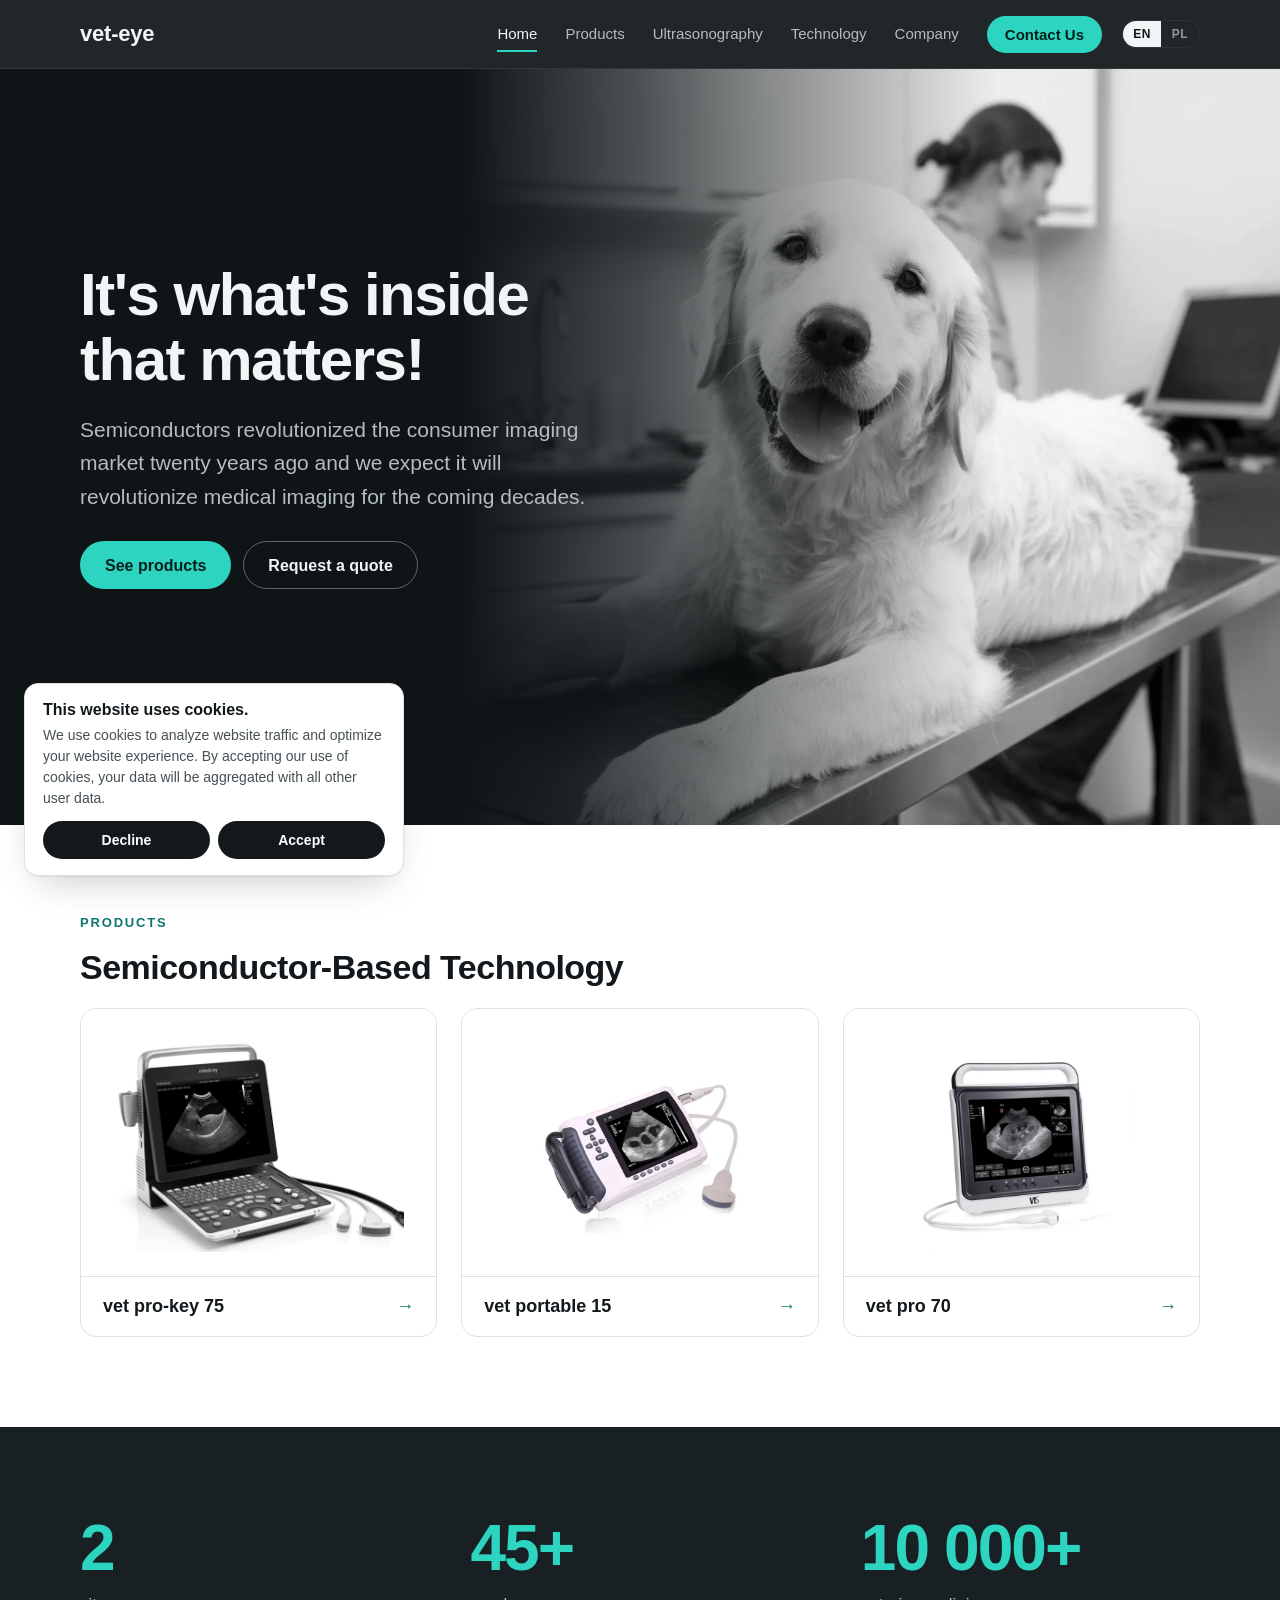
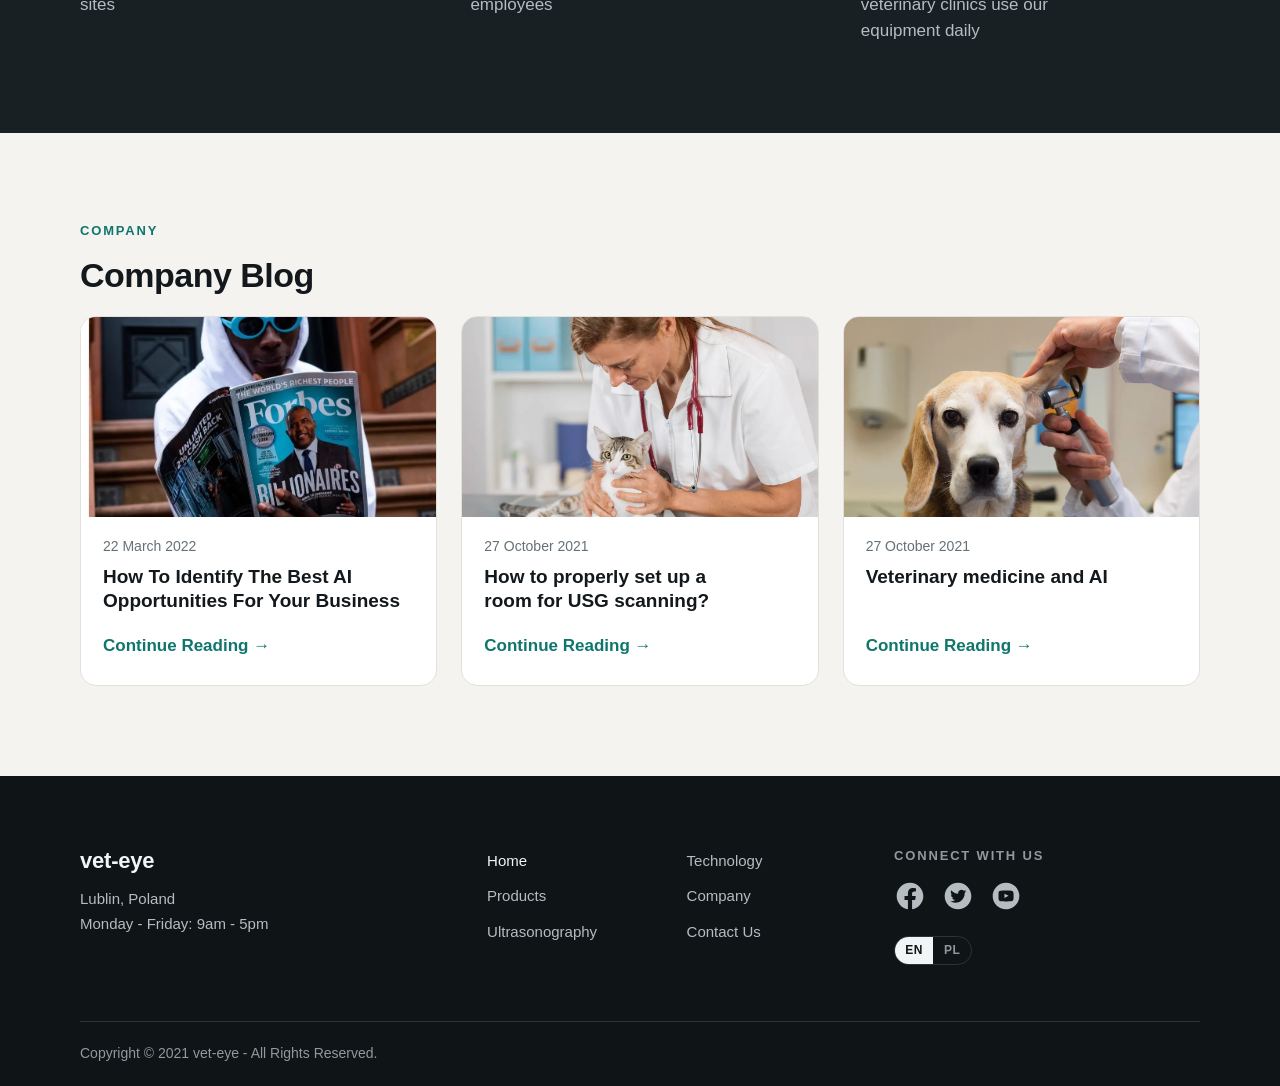
==== commit 34ffdded: "Redesign the site: new hero, type scale, teal accent, dark mode - Home: full-bleed hero with calls t" ====
--- a/index.html
+++ b/index.html
@@ -5,7 +5,7 @@
 <meta name="viewport" content="width=device-width, initial-scale=1">
 <title>vet-eye</title>
 <meta name="description" content="It&#x27;s what&#x27;s inside that matters!">
-<meta name="theme-color" content="#edebe9">
+<meta name="theme-color" content="#0f1416">
 <link rel="icon" href="assets/img/favicon-32.png" sizes="32x32">
 <link rel="icon" href="assets/img/favicon-192.png" sizes="192x192">
 <link rel="apple-touch-icon" href="assets/img/favicon-180.png">
@@ -13,22 +13,62 @@
 <link rel="preload" href="assets/fonts/montserrat-latin.woff2" as="font" type="font/woff2" crossorigin>
 <link rel="preload" href="assets/fonts/roboto-latin.woff2" as="font" type="font/woff2" crossorigin>
 <link rel="stylesheet" href="assets/css/style.css">
-<script>document.documentElement.classList.add('js');setTimeout(function(){document.documentElement.classList.add('ready')},3000);</script>
+<script>(function(d){var l;try{l=localStorage.getItem('vet-eye-lang')}catch(e){}if(l!=='en'&&l!=='pl')l=/^pl/i.test(navigator.language||'')?'pl':'en';if(l!=='en'){d.classList.add('js');setTimeout(function(){d.classList.add('ready')},3000)}})(document.documentElement);</script>
 </head>
 <body>
-<div id="site-header"></div>
+<div id="site-header">
+<a class="skip-link" href="#main" data-i18n="chrome.skip">Skip to content</a>
+<header class="site-header"><div class="container bar">
+  <a class="logo" href="index.html">vet-eye</a>
+  <nav class="main-nav" aria-label="Site" data-i18n-attr="aria-label:chrome.siteNav"><ul>
+    <li><a href="index.html" data-nav="home" aria-current="page" data-i18n="nav.home">Home</a></li>
+    <li><a href="products.html" data-nav="products" data-i18n="nav.products">Products</a></li>
+    <li><a href="ultrasonography.html" data-nav="ultrasonography" data-i18n="nav.ultrasonography">Ultrasonography</a></li>
+    <li><a href="technology-1.html" data-nav="technology" data-i18n="nav.technology">Technology</a></li>
+    <li><a href="company.html" data-nav="company" data-i18n="nav.company">Company</a></li>
+    <li><a href="contact-us.html" data-nav="contact" data-i18n="nav.contact">Contact Us</a></li>
+  </ul></nav>
+  <div class="lang-switch" role="group" aria-label="Language" data-i18n-attr="aria-label:chrome.language"><button type="button" data-set-lang="en" lang="en">EN</button><button type="button" data-set-lang="pl" lang="pl">PL</button></div>
+  <button class="nav-toggle" type="button" aria-expanded="false" aria-controls="drawer" aria-label="Open navigation" data-i18n-attr="aria-label:chrome.menuOpen"><svg viewBox="0 0 24 24" fill="currentColor" aria-hidden="true"><path fill-rule="evenodd" d="M19 8H5a1 1 0 1 1 0-2h14a1 1 0 0 1 0 2zm0 5.097H5a1 1 0 1 1 0-2h14a1 1 0 1 1 0 2zm0 5.25H5a1 1 0 1 1 0-2h14a1 1 0 1 1 0 2z"/></svg></button>
+</div></header>
+</div>
 <main id="main">
-<section class="hero"><div class="container">
-  <img src="assets/img/hero-dog.webp" alt="" width="2046" height="1364">
-  <h1 data-i18n="home.title">It's what's inside that matters!</h1>
+<section class="hero">
+  <img class="hero-img" src="assets/img/hero-dog.webp" alt="" width="2046" height="1364" fetchpriority="high">
+  <div class="container hero-inner"><div class="hero-copy">
+    <h1 class="display" data-i18n="home.title">It's what's inside that matters!</h1>
+    <p class="lead" data-i18n="home.intro">Semiconductors revolutionized the consumer imaging market twenty years ago and we expect it will revolutionize medical imaging for the coming decades.</p>
+    <p class="btn-row"><a class="btn" href="products.html" data-i18n="home.ctaProducts">See products</a><a class="btn ghost" href="contact-us.html" data-i18n="cta.quote">Request a quote</a></p>
+  </div></div>
+</section>
+<section class="section"><div class="container">
+  <p class="eyebrow" data-i18n="nav.products">Products</p>
+  <h2 class="heading" data-i18n="products.title">Semiconductor-Based Technology</h2>
+  <div class="grid cols-3">
+    <a class="tile reveal" href="products.html#pro-key-75"><div class="plate"><img src="assets/img/vet-pro-key-75.webp" alt="" width="1238" height="932" loading="lazy" decoding="async"></div><h3 class="tile-title">vet pro-key 75</h3></a>
+    <a class="tile reveal" href="products.html#portable-15"><div class="plate"><img src="assets/img/vet-portable-15.webp" alt="" width="600" height="600" loading="lazy" decoding="async"></div><h3 class="tile-title">vet portable 15</h3></a>
+    <a class="tile reveal" href="products.html#pro-70"><div class="plate"><img src="assets/img/vet-pro-70.webp" alt="" width="600" height="600" loading="lazy" decoding="async"></div><h3 class="tile-title">vet pro 70</h3></a>
+  </div>
 </div></section>
-<section class="section dark intro"><div class="container">
-  <p data-i18n="home.intro">Semiconductors revolutionized the consumer imaging market twenty years ago and we expect it will revolutionize medical imaging for the coming decades.</p>
+<section class="section dark"><div class="container">
+  <div class="stats">
+    <div class="stat reveal"><p class="stat-num">2</p><p class="stat-label" data-i18n="stats.sites">sites</p></div>
+    <div class="stat reveal"><p class="stat-num">45+</p><p class="stat-label" data-i18n="stats.employees">employees</p></div>
+    <div class="stat reveal"><p class="stat-num">10&nbsp;000+</p><p class="stat-label" data-i18n="stats.clinics">veterinary clinics use our equipment daily</p></div>
+  </div>
 </div></section>
-<section class="section dark"><div class="container"><div data-social></div></div></section>
+<section class="section soft"><div class="container">
+  <p class="eyebrow" data-i18n="nav.company">Company</p>
+  <h2 class="heading" data-i18n="blog.title">Company Blog</h2>
+  <div class="blog-cards">
+    <a class="blog-card reveal" href="company/f/how-to-identify-the-best-ai-opportunities-for-your-business.html"><img src="assets/img/blog-ai-opportunities.webp" alt="" width="905" height="613" loading="lazy" decoding="async"><div class="body"><p class="date" data-i18n="blog.dateMar22">22 March 2022</p><h3 class="blog-card-title" data-i18n="blog.aiTitle">How To Identify The Best AI Opportunities For Your Business</h3><span class="more" data-i18n="blog.continue">Continue Reading</span></div></a>
+    <a class="blog-card reveal" href="company/f/how-to-properly-set-up-a-room-for-usg-scanning.html"><img src="assets/img/blog-usg-room.webp" alt="" width="1280" height="853" loading="lazy" decoding="async"><div class="body"><p class="date" data-i18n="blog.dateOct27">27 October 2021</p><h3 class="blog-card-title" data-i18n="blog.usgTitle">How to properly set up a room for USG scanning?</h3><span class="more" data-i18n="blog.continue">Continue Reading</span></div></a>
+    <a class="blog-card reveal" href="company/f/veterinary-medicine-and-ai.html"><img src="assets/img/blog-vet-ai.webp" alt="" width="1280" height="853" loading="lazy" decoding="async"><div class="body"><p class="date" data-i18n="blog.dateOct27">27 October 2021</p><h3 class="blog-card-title" data-i18n="blog.vetTitle">Veterinary medicine and AI</h3><span class="more" data-i18n="blog.continue">Continue Reading</span></div></a>
+  </div>
+</div></section>
 </main>
 <div id="site-footer"></div>
-<noscript><p class="center"><a href="index.html">Home</a> · <a href="products.html">Products</a> · <a href="ultrasonography.html">Ultrasonography</a> · <a href="technology-1.html">Technology</a> · <a href="company.html">Company</a> · <a href="contact-us.html">Contact Us</a></p></noscript>
+<noscript><p class="center noscript-nav"><a href="index.html">Home</a> · <a href="products.html">Products</a> · <a href="ultrasonography.html">Ultrasonography</a> · <a href="technology-1.html">Technology</a> · <a href="company.html">Company</a> · <a href="contact-us.html">Contact Us</a></p></noscript>
 <script src="assets/js/i18n.js"></script>
 <script src="assets/js/site.js"></script>
 </body>
--- a/assets/css/style.css
+++ b/assets/css/style.css
@@ -15,270 +15,301 @@
   unicode-range: U+0000-00FF, U+0131, U+0152-0153, U+02BB-02BC, U+02C6, U+02DA, U+02DC, U+0304, U+0308, U+0329, U+2000-206F, U+20AC, U+2122, U+2191, U+2193, U+2212, U+2215, U+FEFF, U+FFFD; }
 
 /* ─── Tokens ─── */
+/* Themed colours use light-dark(): the second value applies in dark mode and
+   inside any block that sets `color-scheme: dark` (header, hero, dark bands, footer). */
 :root {
+  color-scheme: light dark;
+
   --font-heading: 'Montserrat', arial, sans-serif;
   --font-body: 'Roboto', arial, sans-serif;
 
-  --ink: #161616;
-  --ink-soft: #3a3a3a;
-  --paper: #ffffff;
-  --paper-soft: #f6f6f6;
-  --field: #f1f1f1;
-  --sand: #edebe9;
-  --sand-2: #e5e2df;
-  --sand-3: #ddd9d5;
-  --sand-hover: #f1efed;
-  --taupe: #9c938a;
-  --taupe-dark: #7d756d;
-  --text: #5e5e5e;
-  --text-strong: #1b1b1b;
-  --text-muted: #595959;
-  --text-field: #3b3b3b;
-  --text-banner: #4f4e4d;
-  --on-dark: #f7f7f7;
-  --on-dark-muted: #a4a4a4;
-  --on-ink-button: #dbdbdb;
-  --line: #dadada;
-  --line-dark: rgba(255, 255, 255, .22);
-  --line-drawer: rgba(76, 76, 76, .5);
-  --error: #b3261e;
-  --facebook: #3b5998;
-  --twitter: #1da1f2;
-  --scrim: rgba(22, 22, 22, .25);
-  --shadow: rgba(0, 0, 0, .3);
-  --shadow-soft: rgba(0, 0, 0, .12);
-
-  --size-body: 16px;
-  --size-small: 14px;
-  --size-tiny: 12px;
-  --size-lead: 18px;
-  --size-heading: 24px;
-  --size-display: 32px;
-  --gap: 24px;
-  --section-pad: 24px;
-  --radius: 4px;
-}
-@media (min-width: 768px) {
-  :root { --size-heading: 30px; --size-display: 44px; --gap: 48px; --section-pad: 32px; }
+  --ink: #0f1416;
+  --ink-band: #182024;
+  --plate: #ffffff;
+
+  --bg: light-dark(#ffffff, #0f1416);
+  --bg-soft: light-dark(#f5f3f0, #151b1e);
+  --surface: light-dark(#ffffff, #1a2226);
+  --field: light-dark(#ffffff, #12181b);
+  --text: light-dark(#465055, #b4bdc2);
+  --text-strong: light-dark(#12181b, #f2f5f6);
+  --text-muted: light-dark(#647077, #8f9a9f);
+  --line: light-dark(#e3e0dc, #2a3439);
+  --line-strong: light-dark(#8b959a, #5b686f);
+  --accent: light-dark(#0f766e, #2dd4bf);
+  --accent-hover: light-dark(#115e59, #5eead4);
+  --accent-soft: light-dark(#e6f4f2, #12302d);
+  --on-accent: light-dark(#ffffff, #05211e);
+  --error: light-dark(#b3261e, #ff8a80);
+  --facebook: light-dark(#3b5998, #8ea6dc);
+  --twitter: light-dark(#127cc0, #6cc4f7);
+  --shadow: 0 1px 2px rgb(0 0 0 / .06), 0 16px 36px -16px rgb(15 20 22 / .28);
+
+  --size-small: .875rem;
+  --size-tiny: .75rem;
+  --gap: clamp(24px, 4vw, 56px);
+  --gutter: clamp(20px, 4vw, 40px);
+  --section-pad: clamp(48px, 7vw, 96px);
+  --radius: 16px;
+  --radius-sm: 10px;
+  --check: url("data:image/svg+xml,%3Csvg xmlns='http://www.w3.org/2000/svg' viewBox='0 0 24 24'%3E%3Cpath d='M9.6 16.2 5.4 12 4 13.4 9.6 19 20 8.6 18.6 7.2z'/%3E%3C/svg%3E");
 }
 
 /* ─── Base ─── */
 *, *::before, *::after { box-sizing: border-box; }
-html { -webkit-text-size-adjust: 100%; }
+html { -webkit-text-size-adjust: 100%; scroll-padding-top: 88px; }
+/* Only non-English visitors are gated (see the inline script in <head>):
+   the page stays hidden until site.js has swapped in the translation. */
 html.js:not(.ready) body { visibility: hidden; }
-body { margin: 0; font-family: var(--font-body); font-size: var(--size-body); color: var(--text); background: var(--paper); -webkit-font-smoothing: antialiased; }
+body { margin: 0; font: 400 1.0625rem/1.7 var(--font-body); color: var(--text); background: var(--bg); -webkit-font-smoothing: antialiased; }
 body.no-scroll { overflow: hidden; }
 img { max-width: 100%; height: auto; display: block; }
 a { color: inherit; text-decoration: none; }
 h1, h2, h3, p, ul, figure { margin: 0; }
+h1, h2, h3 { text-wrap: balance; }
+p, li { text-wrap: pretty; }
 ul { padding: 0; }
-:focus-visible { outline: 2px solid var(--taupe); outline-offset: 2px; }
-.skip-link { position: absolute; left: 8px; top: -60px; z-index: 50; padding: 8px 16px; background: var(--sand); color: var(--ink); border-radius: var(--radius); }
+:focus-visible { outline: 2px solid var(--accent); outline-offset: 2px; }
+.skip-link { position: absolute; left: 8px; top: -80px; z-index: 50; padding: 8px 16px; background: var(--accent); color: var(--on-accent); border-radius: var(--radius-sm); }
 .skip-link:focus { top: 8px; }
 
-.container { width: 100%; margin: 0 auto; padding: 0 24px; }
-@media (min-width: 1024px) { .container { max-width: 984px; } }
-@media (min-width: 1280px) { .container { max-width: 1160px; } }
-@media (min-width: 1536px) { .container { max-width: 1280px; } }
+.container { width: 100%; max-width: 1200px; margin: 0 auto; padding: 0 var(--gutter); }
+.center { text-align: center; }
+.noscript-nav { padding: 16px; font-size: var(--size-small); }
+@media (min-width: 1024px) { .noscript-nav { display: none; } }
 
 /* ─── Header ─── */
-.site-header { position: sticky; top: 0; z-index: 20; background: var(--ink); }
-.site-header .bar { display: flex; align-items: center; gap: 24px; padding-top: 24px; padding-bottom: 24px; min-height: 80px; }
-.logo { margin-right: auto; font-family: var(--font-heading); font-weight: 600; font-size: 22px; line-height: 1.2; color: var(--sand); }
+/* The wrapper is the sticky element: sticky only works within the parent box,
+   and the header's parent is this wrapper, so the wrapper must stick to <body>. */
+#site-header { position: sticky; top: 0; z-index: 40; }
+.site-header { color-scheme: dark; background: rgb(15 20 22 / .92); -webkit-backdrop-filter: saturate(1.4) blur(14px); backdrop-filter: saturate(1.4) blur(14px); border-bottom: 1px solid rgb(255 255 255 / .08); }
+.site-header .bar { display: flex; align-items: center; gap: 20px; min-height: 68px; }
+.logo { margin-right: auto; font-family: var(--font-heading); font-weight: 700; font-size: 1.375rem; line-height: 1.2; letter-spacing: -.01em; color: var(--text-strong); }
 .main-nav { display: none; }
-.main-nav ul { display: flex; gap: 32px; list-style: none; }
-.main-nav a { display: block; line-height: 24px; color: var(--on-dark); padding-bottom: 4px; margin-bottom: -6px; border-bottom: 2px solid transparent; white-space: nowrap; }
-.main-nav a:hover { color: var(--taupe); }
-.main-nav a[aria-current="page"] { color: var(--sand); border-bottom-color: currentColor; }
-.lang-switch { display: flex; border: 1px solid var(--line-dark); border-radius: var(--radius); overflow: hidden; }
-.lang-switch button { min-width: 36px; padding: 4px 8px; border: 0; background: none; color: var(--on-dark-muted); font: 700 var(--size-tiny)/1.4 var(--font-body); letter-spacing: .04em; cursor: pointer; }
-.lang-switch button:hover { color: var(--on-dark); }
-.lang-switch button[aria-pressed="true"] { background: var(--sand); color: var(--ink); }
-.nav-toggle { display: flex; background: none; border: 0; padding: 0; color: var(--on-dark); cursor: pointer; }
+.main-nav ul { display: flex; align-items: center; gap: 28px; list-style: none; }
+.main-nav a { display: block; padding: 6px 0; font-size: .9375rem; line-height: 1.4; color: var(--text); border-bottom: 2px solid transparent; white-space: nowrap; transition: color .2s; }
+.main-nav a:hover { color: var(--text-strong); }
+.main-nav a[aria-current="page"] { color: var(--text-strong); border-bottom-color: var(--accent); }
+.main-nav a[data-nav="contact"] { padding: 8px 18px; border: 0; border-radius: 999px; background: var(--accent); color: var(--on-accent); font-weight: 600; transition: background-color .2s; }
+.main-nav a[data-nav="contact"]:hover { background: var(--accent-hover); color: var(--on-accent); }
+.lang-switch { display: inline-flex; border: 1px solid var(--line); border-radius: 999px; overflow: hidden; }
+.lang-switch button { min-width: 38px; padding: 5px 10px; border: 0; background: none; color: var(--text-muted); font: 700 var(--size-tiny)/1.4 var(--font-body); letter-spacing: .04em; cursor: pointer; }
+.lang-switch button:hover { color: var(--text-strong); }
+.lang-switch button[aria-pressed="true"] { background: var(--text-strong); color: var(--bg); }
+.nav-toggle { display: flex; background: none; border: 0; padding: 0; color: var(--text-strong); cursor: pointer; }
 .nav-toggle svg { width: 28px; height: 28px; }
 @media (min-width: 1024px) {
-  .site-header .bar { padding-top: 16px; padding-bottom: 16px; min-height: 58px; gap: 32px; }
   .main-nav { display: block; }
   .nav-toggle { display: none; }
 }
 
-.drawer { position: fixed; inset: 0; z-index: 40; background: var(--paper); overflow-y: auto; transform: translateX(-100%); visibility: hidden; transition: transform .3s ease, visibility .3s; padding: 56px 0 24px; }
-.drawer[data-open="true"] { transform: none; visibility: visible; }
-.drawer-close { position: absolute; top: 15px; right: 15px; background: none; border: 0; padding: 0; color: var(--text-strong); cursor: pointer; }
-.drawer-close svg { width: 40px; height: 40px; display: block; }
+.drawer { position: fixed; inset: 0; z-index: 40; background: var(--bg); overflow-y: auto; transform: translateX(100%); visibility: hidden; transition: transform .3s ease, visibility 0s .3s; padding: 72px 0 24px; }
+/* Visible at once on open (so the close button can take focus), hidden only after the slide-out. */
+.drawer[data-open="true"] { transform: none; visibility: visible; transition: transform .3s ease, visibility 0s; }
+.drawer-close { position: absolute; top: 16px; right: 16px; background: none; border: 0; padding: 0; color: var(--text-strong); cursor: pointer; }
+.drawer-close svg { width: 36px; height: 36px; display: block; }
 .drawer ul { list-style: none; }
-.drawer li + li { border-top: 1px solid var(--line-drawer); }
-.drawer a { display: block; padding: 16px 24px; font-size: 22px; color: var(--text-strong); }
-.drawer a[aria-current="page"], .drawer a:hover { color: var(--taupe); }
+.drawer li + li { border-top: 1px solid var(--line); }
+.drawer a { display: block; padding: 18px var(--gutter); font: 600 1.375rem/1.3 var(--font-heading); color: var(--text-strong); }
+.drawer a[aria-current="page"], .drawer a:hover { color: var(--accent); }
 
 /* ─── Sections and shared blocks ─── */
 .section { padding: var(--section-pad) 0; }
-.section.dark { background: var(--ink); color: var(--on-dark-muted); }
-.center { text-align: center; }
-.heading { font-family: var(--font-heading); font-weight: 600; font-size: var(--size-heading); line-height: 1.25; color: var(--taupe); margin-bottom: 24px; }
-.dark .heading { color: var(--sand); }
-
-.lined { display: flex; align-items: center; justify-content: center; font-family: var(--font-body); font-weight: 400; font-size: var(--size-body); line-height: 1.4; color: var(--text-strong); margin-bottom: var(--section-pad); text-align: center; }
-.lined::before, .lined::after { content: ""; flex: 1; height: 1px; background: var(--line); }
-.lined span { padding: 0 24px; }
-.dark .lined { color: var(--on-dark); }
-.dark .lined::before, .dark .lined::after { background: var(--line-dark); }
-
-.rte p, .rte li { line-height: 1.8; }
-.rte ul { padding-left: 37px; text-align: left; }
-.rte strong { font-weight: 700; }
-.rte a { color: var(--taupe-dark); text-decoration: underline; overflow-wrap: anywhere; }
-.rte a:hover { color: var(--text-strong); }
-.rte.lead p, .rte.lead li { font-size: var(--size-lead); }
-
-.btn { display: inline-flex; align-items: center; justify-content: center; gap: 8px; width: 100%; min-height: 56px; padding: 8px 32px; margin: 4px 0; border: 0; border-radius: var(--radius); background: var(--sand-2); color: var(--text-strong); font: 700 var(--size-lead)/1.2 var(--font-body); cursor: pointer; transition: background-color .2s; box-shadow: 0 2px 3px var(--shadow-soft); }
-.btn:hover { background: var(--sand-hover); }
-.btn.small { min-height: 40px; padding: 4px 16px; font-size: var(--size-small); background: var(--sand-3); box-shadow: none; }
-.dark .btn { background: var(--sand); }
-.dark .btn:hover { background: var(--paper); }
-.btn svg { width: 24px; height: 24px; }
-.btn-row { margin-top: 24px; }
-@media (min-width: 768px) { .btn { width: auto; } }
+.section.flush-top { padding-top: 0; }
+.section.soft { background: var(--bg-soft); }
+.section.dark { color-scheme: dark; background: var(--ink-band); color: var(--text); }
+.page-head { padding: clamp(40px, 6vw, 80px) 0 clamp(28px, 4vw, 48px); }
+
+.eyebrow { font: 600 .8125rem/1.3 var(--font-heading); letter-spacing: .14em; text-transform: uppercase; color: var(--accent); margin-bottom: 16px; }
+.display { font: 700 clamp(2.25rem, 1.5rem + 3.2vw, 3.75rem)/1.08 var(--font-heading); letter-spacing: -.025em; color: var(--text-strong); max-width: 20ch; }
+.heading { font: 700 clamp(1.5rem, 1.25rem + 1.1vw, 2.125rem)/1.2 var(--font-heading); letter-spacing: -.015em; color: var(--text-strong); margin-bottom: 20px; }
+.subheading { font: 600 1.25rem/1.3 var(--font-heading); color: var(--text-strong); margin-bottom: 8px; }
+.lead { font-size: clamp(1.125rem, 1rem + .5vw, 1.3125rem); line-height: 1.6; max-width: 56ch; }
+
+.rte { max-width: 68ch; }
+.rte p + p, .rte ul + p { margin-top: 1em; }
+.rte ul { margin-top: 1em; padding-left: 1.25em; }
+.rte li + li { margin-top: .4em; }
+.rte li::marker { color: var(--accent); }
+.rte strong { font-weight: 700; color: var(--text-strong); }
+.rte h2, .rte h3 { font: 600 1.375rem/1.3 var(--font-heading); letter-spacing: -.01em; color: var(--text-strong); margin: 2em 0 .6em; }
+.rte a { color: var(--accent); text-decoration: underline; text-underline-offset: 3px; overflow-wrap: anywhere; }
+.rte a:hover { color: var(--accent-hover); }
+.rte.checks ul { list-style: none; padding-left: 0; }
+.rte.checks li { position: relative; padding-left: 34px; }
+.rte.checks li + li { margin-top: .7em; }
+.rte.checks li::before { content: ""; position: absolute; left: 0; top: .2em; width: 22px; height: 22px; background: var(--accent); -webkit-mask: var(--check) center / contain no-repeat; mask: var(--check) center / contain no-repeat; }
+
+.btn { display: inline-flex; align-items: center; justify-content: center; gap: 8px; min-height: 48px; padding: 10px 24px; border: 1px solid transparent; border-radius: 999px; background: var(--accent); color: var(--on-accent); font: 600 1rem/1.2 var(--font-body); cursor: pointer; transition: background-color .2s, border-color .2s, transform .1s; }
+.btn:hover { background: var(--accent-hover); }
+.btn:active { transform: translateY(1px); }
+.btn.ghost { background: transparent; color: var(--text-strong); border-color: var(--line-strong); }
+.btn.ghost:hover { background: var(--accent-soft); border-color: var(--accent); }
+.btn.small { min-height: 40px; padding: 6px 18px; font-size: .9375rem; }
+.btn svg { width: 20px; height: 20px; }
+.btn-row { display: flex; flex-wrap: wrap; gap: 12px; margin-top: 28px; }
 
 .grid { display: grid; gap: var(--gap); grid-template-columns: minmax(0, 1fr); }
 @media (min-width: 768px) {
   .grid.cols-2 { grid-template-columns: repeat(2, minmax(0, 1fr)); }
-  .grid.cols-3 { grid-template-columns: repeat(3, minmax(0, 1fr)); }
-  .grid.cols-8-4 { grid-template-columns: minmax(0, 725fr) minmax(0, 339fr); }
-  .grid.cols-4-8 { grid-template-columns: minmax(0, 339fr) minmax(0, 725fr); }
-}
-
-.social { display: flex; justify-content: center; gap: 24px; }
-.social a { display: block; padding: 8px; color: var(--sand); }
-.social a:hover { color: var(--taupe); }
-.social svg { width: 40px; height: 40px; display: block; }
-@media (min-width: 768px) { .social { gap: 0; } .social a { padding: 8px 28px; } }
-
-.site-footer { padding: 32px 0; background: var(--paper); }
-.site-footer p { text-align: center; line-height: 1.8; color: var(--text-muted); }
+  .grid.cols-3 { grid-template-columns: repeat(3, minmax(0, 1fr)); gap: 24px; }
+}
+@media (min-width: 900px) {
+  .grid.cols-8-4 { grid-template-columns: minmax(0, 8fr) minmax(0, 4fr); }
+  .grid.cols-4-8 { grid-template-columns: minmax(0, 4fr) minmax(0, 8fr); }
+}
+
+.card { background: var(--surface); border: 1px solid var(--line); border-radius: var(--radius); overflow: hidden; }
+/* Product photos have a white background, so they sit on a white plate in both themes. */
+.plate { display: grid; place-items: center; padding: 24px; background: var(--plate); }
+/* Fixed-ratio plates: the image is taken out of flow so its intrinsic size cannot stretch the box. */
+.tile .plate, .product-card .plate { position: relative; aspect-ratio: 4 / 3; padding: 0; }
+.tile .plate img, .product-card .plate img { position: absolute; inset: 24px; width: calc(100% - 48px); height: calc(100% - 48px); object-fit: contain; }
+
+.stats { display: grid; gap: 32px var(--gap); grid-template-columns: repeat(auto-fit, minmax(200px, 1fr)); }
+.stat-num { font: 700 clamp(2.5rem, 2rem + 2.5vw, 4rem)/1 var(--font-heading); letter-spacing: -.03em; color: var(--accent); }
+.stat-label { margin-top: 12px; max-width: 26ch; line-height: 1.5; }
+
+.social { display: flex; gap: 8px; }
+.social a { display: block; padding: 4px; color: var(--text); transition: color .2s; }
+.social a:hover { color: var(--accent); }
+.social svg { width: 32px; height: 32px; display: block; }
+
+/* ─── Footer ─── */
+.site-footer { color-scheme: dark; background: var(--ink); color: var(--text); padding-top: clamp(48px, 6vw, 72px); font-size: .9375rem; }
+.footer-grid { display: grid; gap: 40px; }
+.footer-brand .logo { display: inline-block; margin-bottom: 12px; }
+.footer-nav ul { list-style: none; columns: 2; column-gap: 32px; }
+.footer-nav li { margin-bottom: 10px; break-inside: avoid; }
+.footer-nav a:hover, .footer-nav a[aria-current="page"] { color: var(--text-strong); }
+.footer-title { font: 600 .8125rem/1.3 var(--font-heading); letter-spacing: .14em; text-transform: uppercase; color: var(--text-muted); margin-bottom: 12px; }
+.footer-connect .social { margin: 0 0 20px -4px; }
+.footer-bottom { margin-top: clamp(32px, 5vw, 56px); padding: 20px 0; border-top: 1px solid var(--line); font-size: var(--size-small); color: var(--text-muted); }
+@media (min-width: 768px) { .footer-grid { grid-template-columns: 1.2fr 1.2fr 1fr; } }
 
 /* ─── Home ─── */
-.hero { background: var(--ink); }
-.hero img { width: 100%; aspect-ratio: 3 / 2; object-fit: cover; }
-.hero h1 { font-family: var(--font-heading); font-weight: 600; font-size: var(--size-heading); line-height: 1.25; color: var(--sand); text-align: center; padding: 56px 0 32px; }
-.intro p { line-height: 1.8; text-align: center; padding-bottom: 29px; }
+.hero { position: relative; isolation: isolate; display: grid; align-items: end; min-height: min(84svh, 760px); color-scheme: dark; background: var(--ink); color: var(--text); overflow: hidden; }
+.hero-img { position: absolute; inset: 0; z-index: -2; width: 100%; height: 100%; object-fit: cover; object-position: 55% 30%; }
+.hero::after { content: ""; position: absolute; inset: 0; z-index: -1; background: linear-gradient(0deg, var(--ink) 30%, rgb(15 20 22 / .6) 62%, rgb(15 20 22 / .1)); }
+.hero-inner { padding-top: 48px; padding-bottom: clamp(40px, 7vw, 96px); }
+.hero .display { margin-bottom: 20px; }
+@media (min-width: 900px) {
+  .hero { align-items: center; }
+  .hero-img { left: 36%; width: 64%; }
+  .hero::after { background: linear-gradient(90deg, var(--ink) 36%, rgb(15 20 22 / .72) 50%, rgb(15 20 22 / 0) 78%); }
+  .hero-copy { max-width: 46%; }
+}
+
+.tile { display: flex; flex-direction: column; background: var(--surface); border: 1px solid var(--line); border-radius: var(--radius); overflow: hidden; transition: transform .2s, box-shadow .2s, border-color .2s; }
+.tile:hover { transform: translateY(-4px); box-shadow: var(--shadow); border-color: var(--accent); }
+.tile-title { display: flex; align-items: center; justify-content: space-between; gap: 12px; padding: 18px 22px; font: 600 1.125rem/1.3 var(--font-heading); color: var(--text-strong); border-top: 1px solid var(--line); }
+.tile-title::after { content: "→"; color: var(--accent); transition: transform .2s; }
+.tile:hover .tile-title::after { transform: translateX(4px); }
 
 /* ─── Products ─── */
-.product { text-align: center; }
-.product img { width: 100%; margin-bottom: 24px; }
-.product-row { margin-top: var(--gap); }
-@media (min-width: 768px) { .products-title { padding-bottom: 85px; } }
+.feature { display: grid; gap: var(--gap); align-items: center; }
+.feature > .plate { border: 1px solid var(--line); border-radius: var(--radius); }
+@media (min-width: 900px) { .feature { grid-template-columns: minmax(0, 6fr) minmax(0, 5fr); } }
+.product-card { display: flex; flex-direction: column; }
+.product-card .plate { border-bottom: 1px solid var(--line); }
+.product-card .body { display: flex; flex-direction: column; flex: 1; padding: clamp(22px, 3vw, 32px); }
+.product-card .btn-row { margin-top: auto; padding-top: 28px; }
 
 /* ─── Ultrasonography / Technology ─── */
-.banner-img { width: 100%; margin-bottom: 32px; }
-.side-img { width: 100%; }
-.cta { text-align: center; padding: 32px 0; }
-.cta .heading { max-width: 476px; margin-left: auto; margin-right: auto; }
-@media (min-width: 768px) { .cta { padding: 72px 0; } }
+.banner-img { width: 100%; aspect-ratio: 21 / 9; object-fit: cover; border-radius: var(--radius); margin-bottom: var(--gap); }
+.side-img { width: 100%; border-radius: var(--radius); }
+.aside-card { padding: 28px; align-self: start; }
+.sticky-figure img { width: 100%; border-radius: var(--radius); }
+@media (min-width: 900px) { .sticky-figure, .aside-card, .side-sticky { position: sticky; top: 100px; align-self: start; } }
+.cta { text-align: center; }
+.cta .heading { max-width: 22ch; margin-left: auto; margin-right: auto; margin-bottom: 28px; }
 
 /* ─── Company ─── */
-.about-col .heading { margin-bottom: 23px; text-align: center; }
-.about-col img { width: 100%; margin-bottom: 25px; }
-.about-col .rte { text-align: center; }
-.downloads { display: flex; flex-wrap: wrap; justify-content: center; gap: 24px var(--gap); }
-.download { width: 333px; max-width: 100%; padding: 24px; text-align: center; background: var(--paper-soft); border: 1px solid var(--line); }
-.download p { line-height: 1.8; color: var(--text-strong); margin-bottom: 24px; }
-
-.blog { position: relative; padding: 24px 0 16px; background: var(--ink-soft) url(../img/blog-bg.webp) center / cover no-repeat; }
-.blog::before { content: ""; position: absolute; inset: 0; background: var(--scrim); }
-.blog > * { position: relative; }
-.display { font-family: var(--font-heading); font-weight: 600; font-size: var(--size-display); line-height: 1.2; text-align: center; }
-.blog .display { color: var(--paper); margin-bottom: 32px; }
-.blog-cards { display: flex; overflow-x: auto; scroll-snap-type: x mandatory; scrollbar-width: none; }
-.blog-cards::-webkit-scrollbar { display: none; }
-.blog-card { display: flex; flex-direction: column; align-items: center; flex: 0 0 100%; scroll-snap-align: center; text-align: center; }
-.blog-card img { width: 245px; height: 140px; object-fit: cover; border: 1px solid var(--line); border-bottom: 0; }
-.blog-card .body { display: flex; flex-direction: column; width: 245px; min-height: 159px; padding: 24px 16px; background: var(--paper); border: 1px solid var(--line); border-top: 0; }
-.blog-card .date { font-size: var(--size-small); line-height: 16px; color: var(--text-muted); }
-.blog-card-title { font-weight: 400; font-size: 22px; line-height: 1.125; color: var(--text-strong); display: -webkit-box; -webkit-line-clamp: 3; -webkit-box-orient: vertical; overflow: hidden; }
-.blog-card .more { margin-top: auto; color: var(--taupe-dark); line-height: 1.15; }
-.blog-card:hover .more { color: var(--text-strong); }
-.blog-count { text-align: center; color: var(--paper); padding-top: 16px; line-height: 1.8; }
-@media (min-width: 768px) {
-  .blog { padding: 32px 24px; }
-  .blog .display { margin-bottom: 56px; }
-  .blog-cards { flex-wrap: wrap; justify-content: center; gap: 24px 27px; overflow: visible; }
-  .blog-card { flex: 0 0 auto; transition: box-shadow .2s; }
-  .blog-card:hover { box-shadow: 0 4px 16px var(--shadow); }
-  .blog-card .body { flex: 1; }
-  .blog-count { display: none; }
-}
+.about-col img { width: 100%; aspect-ratio: 2 / 1; object-fit: cover; border-radius: var(--radius); margin-bottom: 28px; }
+.downloads { display: grid; gap: 20px; }
+.download { display: flex; flex-wrap: wrap; align-items: center; justify-content: space-between; gap: 16px; padding: 20px 24px; background: var(--surface); border: 1px solid var(--line); border-radius: var(--radius); }
+.download p { font-weight: 500; color: var(--text-strong); }
+@media (min-width: 768px) { .downloads { grid-template-columns: repeat(2, minmax(0, 1fr)); } }
+
+.blog-cards { display: grid; gap: 24px; grid-template-columns: repeat(auto-fit, minmax(260px, 1fr)); }
+.blog-card { display: flex; flex-direction: column; background: var(--surface); border: 1px solid var(--line); border-radius: var(--radius); overflow: hidden; transition: transform .2s, box-shadow .2s; }
+.blog-card:hover { transform: translateY(-4px); box-shadow: var(--shadow); }
+.blog-card img { width: 100%; aspect-ratio: 16 / 9; object-fit: cover; }
+.blog-card .body { display: flex; flex-direction: column; flex: 1; padding: 20px 22px 24px; }
+.blog-card .date { font-size: var(--size-small); line-height: 1.4; color: var(--text-muted); margin-bottom: 8px; }
+.blog-card-title { font: 600 1.1875rem/1.3 var(--font-heading); color: var(--text-strong); }
+.blog-card .more { margin-top: auto; padding-top: 18px; font-weight: 600; color: var(--accent); }
+.blog-card .more::after { content: " →"; }
 
 /* ─── Blog post ─── */
-.blog-kicker { color: var(--taupe); margin-bottom: 32px; padding-top: 8px; }
-.post-layout { display: grid; grid-template-columns: minmax(0, 1fr); gap: 32px; max-width: 936px; margin: 0 auto; padding-bottom: 40px; }
-.all-posts { display: inline-flex; align-items: center; gap: 4px; font-size: var(--size-small); color: var(--taupe-dark); margin: 8px 0 24px; }
-.all-posts:hover { color: var(--text-strong); }
-.all-posts::before { content: ""; border: 5px solid transparent; border-right-color: currentColor; border-left: 0; }
-.post-title { font-family: var(--font-heading); font-weight: 600; font-size: var(--size-heading); line-height: 1.125; color: var(--taupe); margin-bottom: 12px; }
-.post .date { font-size: var(--size-small); color: var(--text-muted); margin-bottom: 32px; }
-.post figure { margin-bottom: 40px; }
-.post figure img { width: 100%; }
-.post .rte p { font-size: var(--size-small); margin-bottom: 20px; }
-.post .rte h2 { font-family: var(--font-heading); font-weight: 600; font-size: 22px; line-height: 1.25; color: var(--taupe); margin: 8px 0 16px; }
-.share { display: flex; align-items: center; gap: 8px; font-size: var(--size-small); font-weight: 700; color: var(--text-strong); }
+.post-layout { display: grid; grid-template-columns: minmax(0, 1fr); gap: 48px; }
+.all-posts { display: inline-flex; align-items: center; gap: 6px; font-size: var(--size-small); font-weight: 600; color: var(--accent); margin-bottom: 20px; }
+.all-posts:hover { color: var(--accent-hover); }
+.all-posts::before { content: "←"; }
+.post-title { font: 700 clamp(1.875rem, 1.4rem + 2vw, 2.75rem)/1.12 var(--font-heading); letter-spacing: -.02em; color: var(--text-strong); margin-bottom: 12px; }
+.post .date { font-size: var(--size-small); color: var(--text-muted); margin-bottom: 28px; }
+.post figure { margin-bottom: 36px; }
+.post figure img { width: 100%; border-radius: var(--radius); }
+.share { display: flex; align-items: center; gap: 8px; margin-top: 40px; padding-top: 24px; border-top: 1px solid var(--line); font-size: var(--size-small); font-weight: 700; color: var(--text-strong); }
 .share p { margin-right: 12px; }
-.share svg { width: 24px; height: 24px; display: block; }
+.share svg { width: 28px; height: 28px; display: block; }
 .share .facebook { color: var(--facebook); }
 .share .twitter { color: var(--twitter); }
-.recent-title { font-weight: 400; font-size: 22px; line-height: 1.25; color: var(--text-strong); margin: 8px 0 24px; }
+.recent-title { font: 600 1.125rem/1.3 var(--font-heading); color: var(--text-strong); margin-bottom: 20px; }
 .recent ul { list-style: none; }
-.recent li { margin-bottom: 32px; }
-.recent a { display: flex; gap: 16px; }
-.recent img { flex: 0 0 110px; width: 110px; height: 110px; object-fit: cover; }
-.recent .title { font-size: var(--size-small); line-height: 1.8; color: var(--text-strong); display: -webkit-box; -webkit-line-clamp: 2; -webkit-box-orient: vertical; overflow: hidden; }
-.recent a:hover .title { color: var(--taupe-dark); }
-.recent .date { font-size: var(--size-small); line-height: 1.8; color: var(--text-muted); margin-top: 16px; }
-@media (min-width: 768px) {
-  .post-layout { grid-template-columns: minmax(0, 2fr) minmax(0, 1fr); gap: 0; }
-  .post { padding-right: 40px; }
-  .recent { border-left: 1px solid var(--line); padding-left: 32px; }
+.recent li + li { margin-top: 20px; }
+.recent a { display: flex; gap: 16px; align-items: center; }
+.recent img { flex: 0 0 88px; width: 88px; height: 88px; object-fit: cover; border-radius: var(--radius-sm); }
+.recent .title { font-size: .9375rem; font-weight: 500; line-height: 1.4; color: var(--text-strong); display: -webkit-box; -webkit-line-clamp: 3; -webkit-box-orient: vertical; overflow: hidden; }
+.recent a:hover .title { color: var(--accent); }
+.recent .date { font-size: var(--size-small); line-height: 1.4; color: var(--text-muted); margin-top: 6px; }
+@media (min-width: 900px) {
+  .post-layout { grid-template-columns: minmax(0, 68ch) minmax(0, 300px); justify-content: space-between; }
+  .recent { position: sticky; top: 100px; align-self: start; }
 }
 
 /* ─── Contact ─── */
-.contact-wrap { max-width: 725px; margin: 0 auto; text-align: center; }
-.field { position: relative; margin-bottom: 24px; text-align: left; }
-.field input, .field textarea { display: block; width: 100%; border: 1px solid transparent; border-radius: 0; background: var(--field); color: var(--text-field); font: 400 var(--size-body)/1.15 var(--font-body); outline: none; }
-.field input { height: 51px; padding: 23px 16px 7px; }
-.field textarea { height: 202px; padding: 16px; line-height: 28px; resize: vertical; }
-.field textarea::placeholder { color: var(--text-field); opacity: 1; }
-.field input:focus, .field textarea:focus { border-color: var(--taupe); }
-.field label { position: absolute; left: 17px; top: 16px; color: var(--text-field); pointer-events: none; transform-origin: left top; transition: transform .15s ease; }
-.field input:focus + label, .field input:not(:placeholder-shown) + label { transform: translateY(-9px) scale(.75); }
+.contact-grid { display: grid; gap: var(--gap); }
+@media (min-width: 900px) { .contact-grid { grid-template-columns: minmax(0, 7fr) minmax(0, 5fr); align-items: start; } }
+.contact-form { padding: clamp(22px, 4vw, 40px); }
+.field { margin-bottom: 20px; }
+.field label { display: block; margin-bottom: 6px; font-size: var(--size-small); font-weight: 600; color: var(--text-strong); }
+.field input, .field textarea { display: block; width: 100%; padding: 12px 14px; border: 1px solid var(--line-strong); border-radius: var(--radius-sm); background: var(--field); color: var(--text-strong); font: 400 1rem/1.4 var(--font-body); }
+.field textarea { min-height: 180px; line-height: 1.6; resize: vertical; }
+.field input:focus, .field textarea:focus { border-color: var(--accent); outline: 2px solid var(--accent); outline-offset: 1px; }
 .field input[aria-invalid="true"] { border-color: var(--error); }
 .form-error { display: none; color: var(--error); font-size: var(--size-small); margin-top: 6px; }
 .contact-form[data-state="invalid"] .form-error { display: block; }
-.contact-form .btn { margin-top: 12px; }
-.recaptcha-note { font-size: var(--size-tiny); line-height: 1.8; color: var(--text-muted); margin-top: 32px; }
-.recaptcha-note a { color: var(--taupe-dark); }
-.recaptcha-note a:hover { color: var(--text-strong); }
-.form-success { display: none; padding: 48px 0; font-size: var(--size-lead); line-height: 1.8; }
+.form-success { display: none; padding: 32px 0; font-size: 1.125rem; line-height: 1.6; color: var(--text-strong); }
 .contact-form[data-state="sent"] > :not(.form-success) { display: none; }
 .contact-form[data-state="sent"] .form-success { display: block; }
-.contact-info { margin-top: 32px; }
-.contact-info p { line-height: 1.8; margin-bottom: 24px; }
-.map { position: relative; margin-top: 7px; height: 200px; background: var(--sand-2); }
+.contact-info { display: grid; gap: 24px; grid-template-columns: repeat(auto-fit, minmax(180px, 1fr)); margin-bottom: 28px; }
+.map { position: relative; height: 320px; border: 1px solid var(--line); border-radius: var(--radius); overflow: hidden; background: var(--bg-soft); }
 .map iframe { width: 100%; height: 100%; border: 0; display: block; }
-.map .btn { position: absolute; top: 9px; right: 9px; width: auto; background: var(--sand-2); }
-@media (min-width: 768px) { .contact-info { margin-top: 55px; } .map { height: 348px; } }
-
-/* ─── Cookie banner and message button ─── */
-.fab { position: fixed; right: 24px; bottom: 24px; z-index: 30; display: flex; align-items: center; justify-content: center; width: 65px; height: 65px; border-radius: 50%; background: var(--sand-2); color: var(--ink); box-shadow: 0 2px 8px var(--shadow); }
-.fab svg { width: 44px; height: 44px; }
-.cookie { position: fixed; z-index: 35; left: 0; right: 0; bottom: 0; padding: 24px; background: var(--sand); box-shadow: 0 2px 6px var(--shadow); }
+.map .btn { position: absolute; top: 12px; right: 12px; box-shadow: var(--shadow); }
+
+/* ─── Not found ─── */
+.not-found { display: grid; justify-items: center; gap: 20px; text-align: center; padding: clamp(48px, 10vw, 120px) var(--gutter); }
+.not-found .eyebrow { margin-bottom: 0; }
+
+/* ─── Cookie banner ─── */
+.cookie { position: fixed; z-index: 35; left: 12px; right: 12px; bottom: 12px; padding: 16px 18px; background: var(--surface); border: 1px solid var(--line); border-radius: 14px; box-shadow: var(--shadow); font-size: var(--size-small); }
 .cookie[hidden] { display: none; }
-.cookie-title { font-family: var(--font-heading); font-weight: 600; font-size: var(--size-heading); line-height: 1.25; color: var(--ink); padding-bottom: 8px; }
-.cookie p { line-height: 1.8; color: var(--text-banner); }
-.cookie .actions { display: flex; gap: 24px; margin-top: 24px; margin-bottom: 4px; }
-.cookie button { flex: 1; min-height: 40px; padding: 4px 16px; border: 0; border-radius: var(--radius); background: var(--ink); color: var(--on-ink-button); font: 700 var(--size-small)/1.2 var(--font-body); cursor: pointer; }
-.cookie button:hover { background: var(--ink-soft); }
-@media (min-width: 768px) { .cookie { left: auto; right: 24px; bottom: 24px; width: 400px; border-radius: var(--radius); } }
-
+.cookie-title { font: 600 1rem/1.3 var(--font-heading); color: var(--text-strong); margin-bottom: 4px; }
+.cookie p { line-height: 1.5; }
+.cookie .actions { display: flex; gap: 8px; margin-top: 12px; }
+.cookie button { flex: 1; min-height: 38px; padding: 4px 16px; border: 0; border-radius: 999px; background: var(--text-strong); color: var(--bg); font: 600 var(--size-small)/1.2 var(--font-body); cursor: pointer; }
+.cookie button:hover { background: var(--accent); color: var(--on-accent); }
+@media (min-width: 600px) { .cookie { left: 24px; right: auto; bottom: 24px; width: 380px; } }
+
+/* ─── Motion ─── */
+@keyframes reveal { from { opacity: 0; translate: 0 24px; } }
+@media (prefers-reduced-motion: no-preference) {
+  @view-transition { navigation: auto; }
+  @supports (animation-timeline: view()) {
+    .reveal { animation: reveal linear both; animation-timeline: view(); animation-range: entry 0% entry 45%; }
+  }
+}
 @media (prefers-reduced-motion: reduce) {
   *, *::before, *::after { transition: none !important; scroll-behavior: auto !important; }
 }
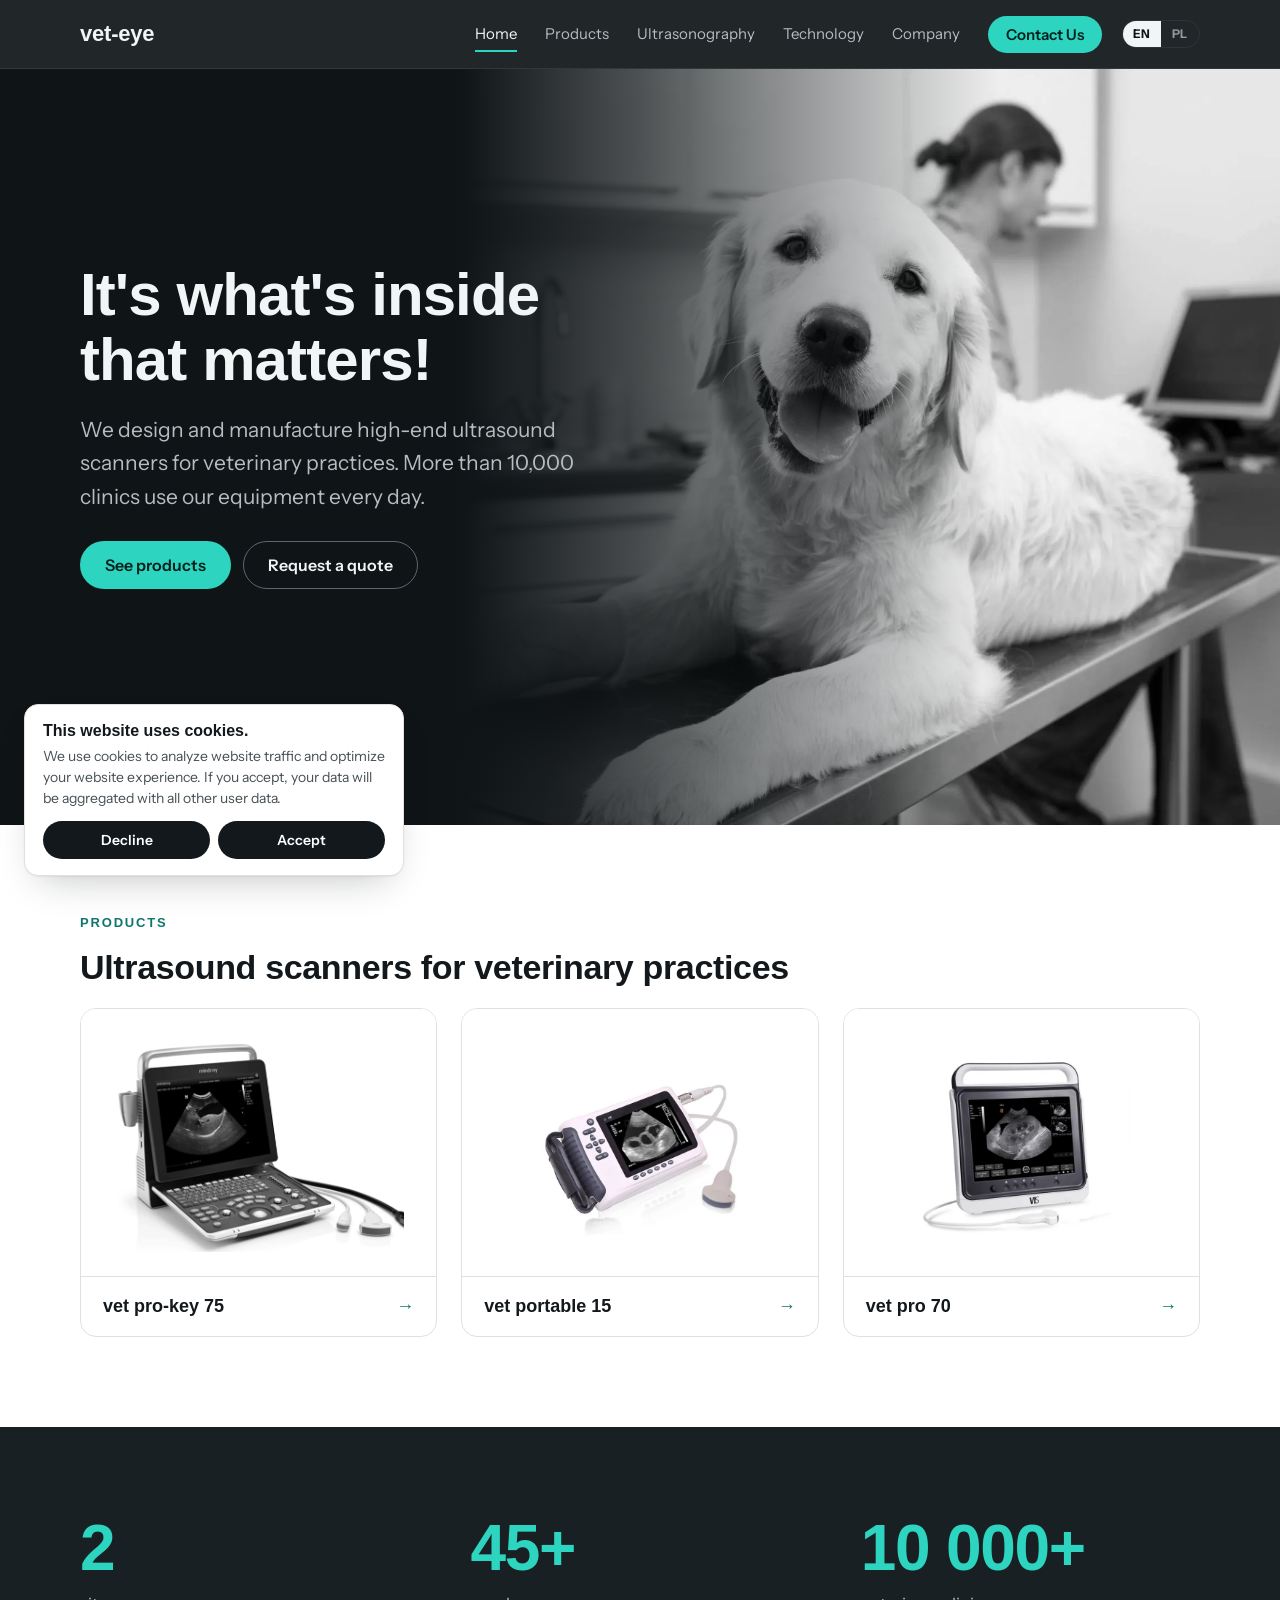
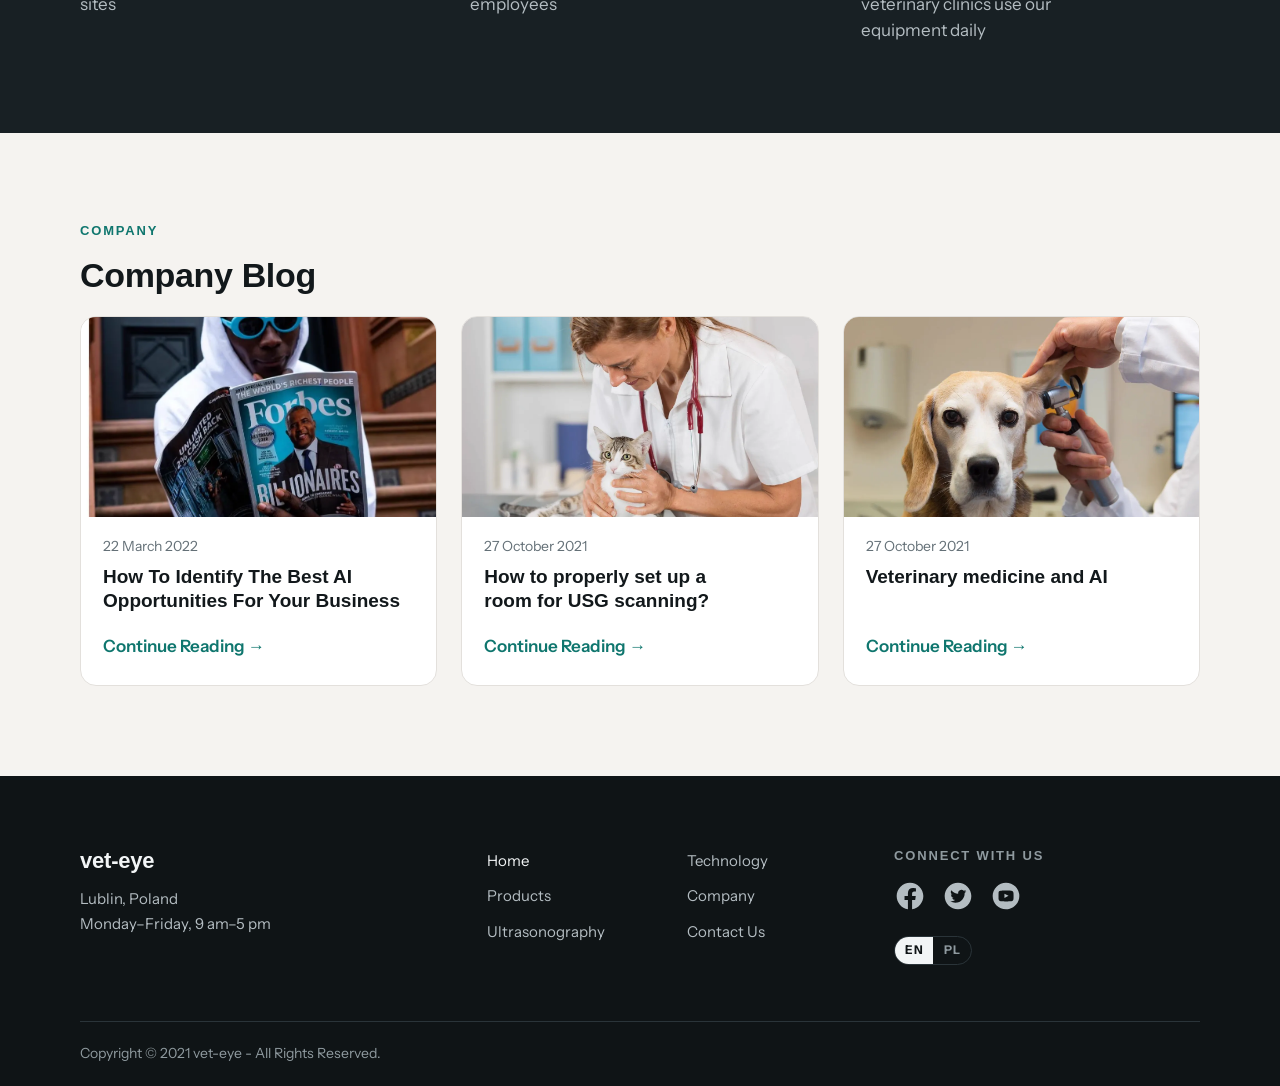
==== commit 63125b22: "Rewrite site copy and switch to Bricolage Grotesque + Instrument Sans - Replace the semiconductor co" ====
--- a/index.html
+++ b/index.html
@@ -4,14 +4,14 @@
 <meta charset="utf-8">
 <meta name="viewport" content="width=device-width, initial-scale=1">
 <title>vet-eye</title>
-<meta name="description" content="It&#x27;s what&#x27;s inside that matters!">
+<meta name="description" content="vet-eye designs and manufactures high-end ultrasound scanners for veterinary practices.">
 <meta name="theme-color" content="#0f1416">
 <link rel="icon" href="assets/img/favicon-32.png" sizes="32x32">
 <link rel="icon" href="assets/img/favicon-192.png" sizes="192x192">
 <link rel="apple-touch-icon" href="assets/img/favicon-180.png">
 <link rel="manifest" href="manifest.webmanifest">
-<link rel="preload" href="assets/fonts/montserrat-latin.woff2" as="font" type="font/woff2" crossorigin>
-<link rel="preload" href="assets/fonts/roboto-latin.woff2" as="font" type="font/woff2" crossorigin>
+<link rel="preload" href="assets/fonts/bricolage-grotesque-latin.woff2" as="font" type="font/woff2" crossorigin>
+<link rel="preload" href="assets/fonts/instrument-sans-latin.woff2" as="font" type="font/woff2" crossorigin>
 <link rel="stylesheet" href="assets/css/style.css">
 <script>(function(d){var l;try{l=localStorage.getItem('vet-eye-lang')}catch(e){}if(l!=='en'&&l!=='pl')l=/^pl/i.test(navigator.language||'')?'pl':'en';if(l!=='en'){d.classList.add('js');setTimeout(function(){d.classList.add('ready')},3000)}})(document.documentElement);</script>
 </head>
@@ -37,13 +37,13 @@
   <img class="hero-img" src="assets/img/hero-dog.webp" alt="" width="2046" height="1364" fetchpriority="high">
   <div class="container hero-inner"><div class="hero-copy">
     <h1 class="display" data-i18n="home.title">It's what's inside that matters!</h1>
-    <p class="lead" data-i18n="home.intro">Semiconductors revolutionized the consumer imaging market twenty years ago and we expect it will revolutionize medical imaging for the coming decades.</p>
+    <p class="lead" data-i18n="home.intro">We design and manufacture high-end ultrasound scanners for veterinary practices. More than 10,000 clinics use our equipment every day.</p>
     <p class="btn-row"><a class="btn" href="products.html" data-i18n="home.ctaProducts">See products</a><a class="btn ghost" href="contact-us.html" data-i18n="cta.quote">Request a quote</a></p>
   </div></div>
 </section>
 <section class="section"><div class="container">
   <p class="eyebrow" data-i18n="nav.products">Products</p>
-  <h2 class="heading" data-i18n="products.title">Semiconductor-Based Technology</h2>
+  <h2 class="heading" data-i18n="products.title">Ultrasound scanners for veterinary practices</h2>
   <div class="grid cols-3">
     <a class="tile reveal" href="products.html#pro-key-75"><div class="plate"><img src="assets/img/vet-pro-key-75.webp" alt="" width="1238" height="932" loading="lazy" decoding="async"></div><h3 class="tile-title">vet pro-key 75</h3></a>
     <a class="tile reveal" href="products.html#portable-15"><div class="plate"><img src="assets/img/vet-portable-15.webp" alt="" width="600" height="600" loading="lazy" decoding="async"></div><h3 class="tile-title">vet portable 15</h3></a>
--- a/assets/css/style.css
+++ b/assets/css/style.css
@@ -1,17 +1,17 @@
 /* vet-eye site styles */
 
 /* ─── Fonts (variable, self-hosted) ─── */
-@font-face { font-family: 'Montserrat'; font-style: normal; font-weight: 100 900; font-display: swap;
-  src: url(../fonts/montserrat-latin-ext.woff2) format('woff2');
+@font-face { font-family: 'Bricolage Grotesque'; font-style: normal; font-weight: 200 800; font-display: swap;
+  src: url(../fonts/bricolage-grotesque-latin-ext.woff2) format('woff2');
   unicode-range: U+0100-02BA, U+02BD-02C5, U+02C7-02CC, U+02CE-02D7, U+02DD-02FF, U+0304, U+0308, U+0329, U+1D00-1DBF, U+1E00-1E9F, U+1EF2-1EFF, U+2020, U+20A0-20AB, U+20AD-20C4, U+2113, U+2C60-2C7F, U+A720-A7FF; }
-@font-face { font-family: 'Montserrat'; font-style: normal; font-weight: 100 900; font-display: swap;
-  src: url(../fonts/montserrat-latin.woff2) format('woff2');
+@font-face { font-family: 'Bricolage Grotesque'; font-style: normal; font-weight: 200 800; font-display: swap;
+  src: url(../fonts/bricolage-grotesque-latin.woff2) format('woff2');
   unicode-range: U+0000-00FF, U+0131, U+0152-0153, U+02BB-02BC, U+02C6, U+02DA, U+02DC, U+0304, U+0308, U+0329, U+2000-206F, U+20AC, U+2122, U+2191, U+2193, U+2212, U+2215, U+FEFF, U+FFFD; }
-@font-face { font-family: 'Roboto'; font-style: normal; font-weight: 100 900; font-display: swap;
-  src: url(../fonts/roboto-latin-ext.woff2) format('woff2');
+@font-face { font-family: 'Instrument Sans'; font-style: normal; font-weight: 400 700; font-display: swap;
+  src: url(../fonts/instrument-sans-latin-ext.woff2) format('woff2');
   unicode-range: U+0100-02BA, U+02BD-02C5, U+02C7-02CC, U+02CE-02D7, U+02DD-02FF, U+0304, U+0308, U+0329, U+1D00-1DBF, U+1E00-1E9F, U+1EF2-1EFF, U+2020, U+20A0-20AB, U+20AD-20C4, U+2113, U+2C60-2C7F, U+A720-A7FF; }
-@font-face { font-family: 'Roboto'; font-style: normal; font-weight: 100 900; font-display: swap;
-  src: url(../fonts/roboto-latin.woff2) format('woff2');
+@font-face { font-family: 'Instrument Sans'; font-style: normal; font-weight: 400 700; font-display: swap;
+  src: url(../fonts/instrument-sans-latin.woff2) format('woff2');
   unicode-range: U+0000-00FF, U+0131, U+0152-0153, U+02BB-02BC, U+02C6, U+02DA, U+02DC, U+0304, U+0308, U+0329, U+2000-206F, U+20AC, U+2122, U+2191, U+2193, U+2212, U+2215, U+FEFF, U+FFFD; }
 
 /* ─── Tokens ─── */
@@ -20,8 +20,8 @@
 :root {
   color-scheme: light dark;
 
-  --font-heading: 'Montserrat', arial, sans-serif;
-  --font-body: 'Roboto', arial, sans-serif;
+  --font-heading: 'Bricolage Grotesque', 'Trebuchet MS', arial, sans-serif;
+  --font-body: 'Instrument Sans', 'Segoe UI', arial, sans-serif;
 
   --ink: #0f1416;
   --ink-band: #182024;
@@ -121,8 +121,8 @@
 .page-head { padding: clamp(40px, 6vw, 80px) 0 clamp(28px, 4vw, 48px); }
 
 .eyebrow { font: 600 .8125rem/1.3 var(--font-heading); letter-spacing: .14em; text-transform: uppercase; color: var(--accent); margin-bottom: 16px; }
-.display { font: 700 clamp(2.25rem, 1.5rem + 3.2vw, 3.75rem)/1.08 var(--font-heading); letter-spacing: -.025em; color: var(--text-strong); max-width: 20ch; }
-.heading { font: 700 clamp(1.5rem, 1.25rem + 1.1vw, 2.125rem)/1.2 var(--font-heading); letter-spacing: -.015em; color: var(--text-strong); margin-bottom: 20px; }
+.display { font: 700 clamp(2.25rem, 1.5rem + 3.2vw, 3.75rem)/1.08 var(--font-heading); letter-spacing: -.015em; color: var(--text-strong); max-width: 20ch; }
+.heading { font: 700 clamp(1.5rem, 1.25rem + 1.1vw, 2.125rem)/1.2 var(--font-heading); letter-spacing: -.01em; color: var(--text-strong); margin-bottom: 20px; }
 .subheading { font: 600 1.25rem/1.3 var(--font-heading); color: var(--text-strong); margin-bottom: 8px; }
 .lead { font-size: clamp(1.125rem, 1rem + .5vw, 1.3125rem); line-height: 1.6; max-width: 56ch; }
 
@@ -167,7 +167,7 @@
 .tile .plate img, .product-card .plate img { position: absolute; inset: 24px; width: calc(100% - 48px); height: calc(100% - 48px); object-fit: contain; }
 
 .stats { display: grid; gap: 32px var(--gap); grid-template-columns: repeat(auto-fit, minmax(200px, 1fr)); }
-.stat-num { font: 700 clamp(2.5rem, 2rem + 2.5vw, 4rem)/1 var(--font-heading); letter-spacing: -.03em; color: var(--accent); }
+.stat-num { font: 700 clamp(2.5rem, 2rem + 2.5vw, 4rem)/1 var(--font-heading); letter-spacing: -.02em; color: var(--accent); }
 .stat-label { margin-top: 12px; max-width: 26ch; line-height: 1.5; }
 
 .social { display: flex; gap: 8px; }
@@ -246,7 +246,7 @@
 .all-posts { display: inline-flex; align-items: center; gap: 6px; font-size: var(--size-small); font-weight: 600; color: var(--accent); margin-bottom: 20px; }
 .all-posts:hover { color: var(--accent-hover); }
 .all-posts::before { content: "←"; }
-.post-title { font: 700 clamp(1.875rem, 1.4rem + 2vw, 2.75rem)/1.12 var(--font-heading); letter-spacing: -.02em; color: var(--text-strong); margin-bottom: 12px; }
+.post-title { font: 700 clamp(1.875rem, 1.4rem + 2vw, 2.75rem)/1.12 var(--font-heading); letter-spacing: -.015em; color: var(--text-strong); margin-bottom: 12px; }
 .post .date { font-size: var(--size-small); color: var(--text-muted); margin-bottom: 28px; }
 .post figure { margin-bottom: 36px; }
 .post figure img { width: 100%; border-radius: var(--radius); }
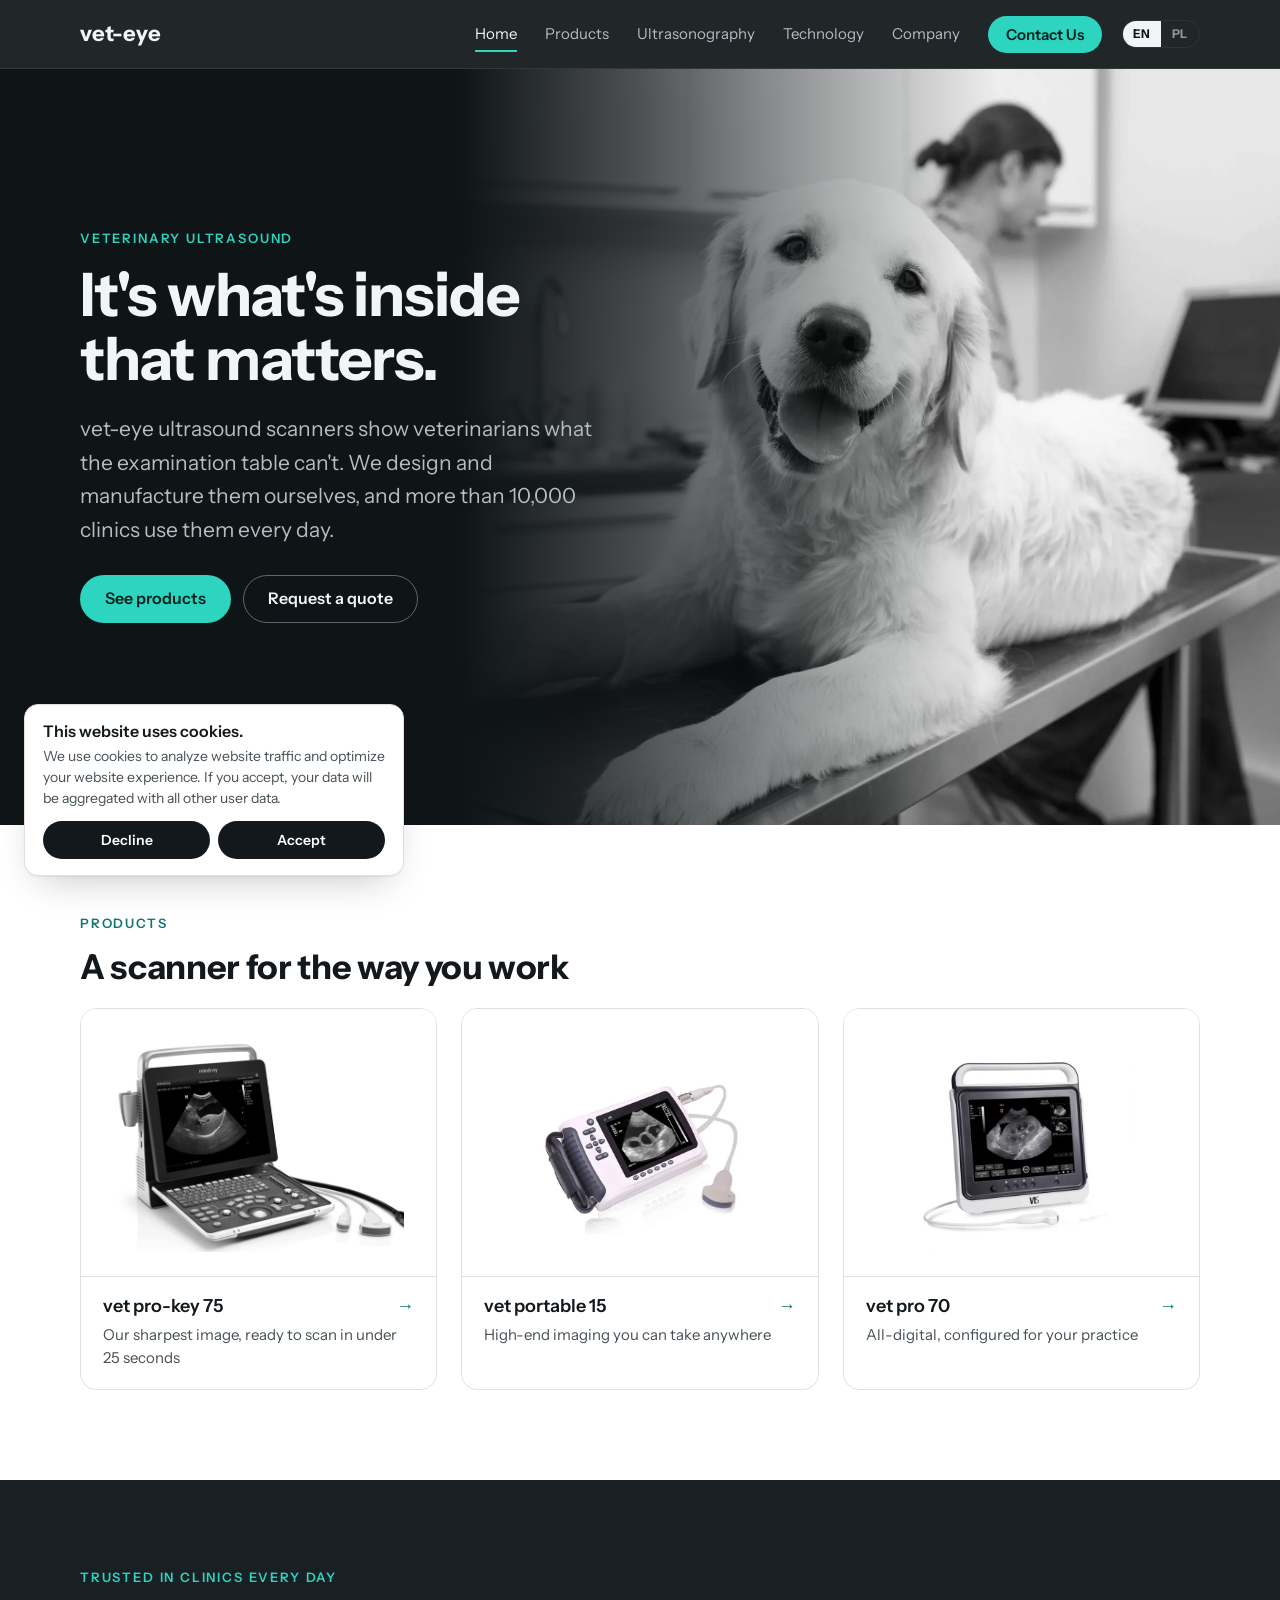
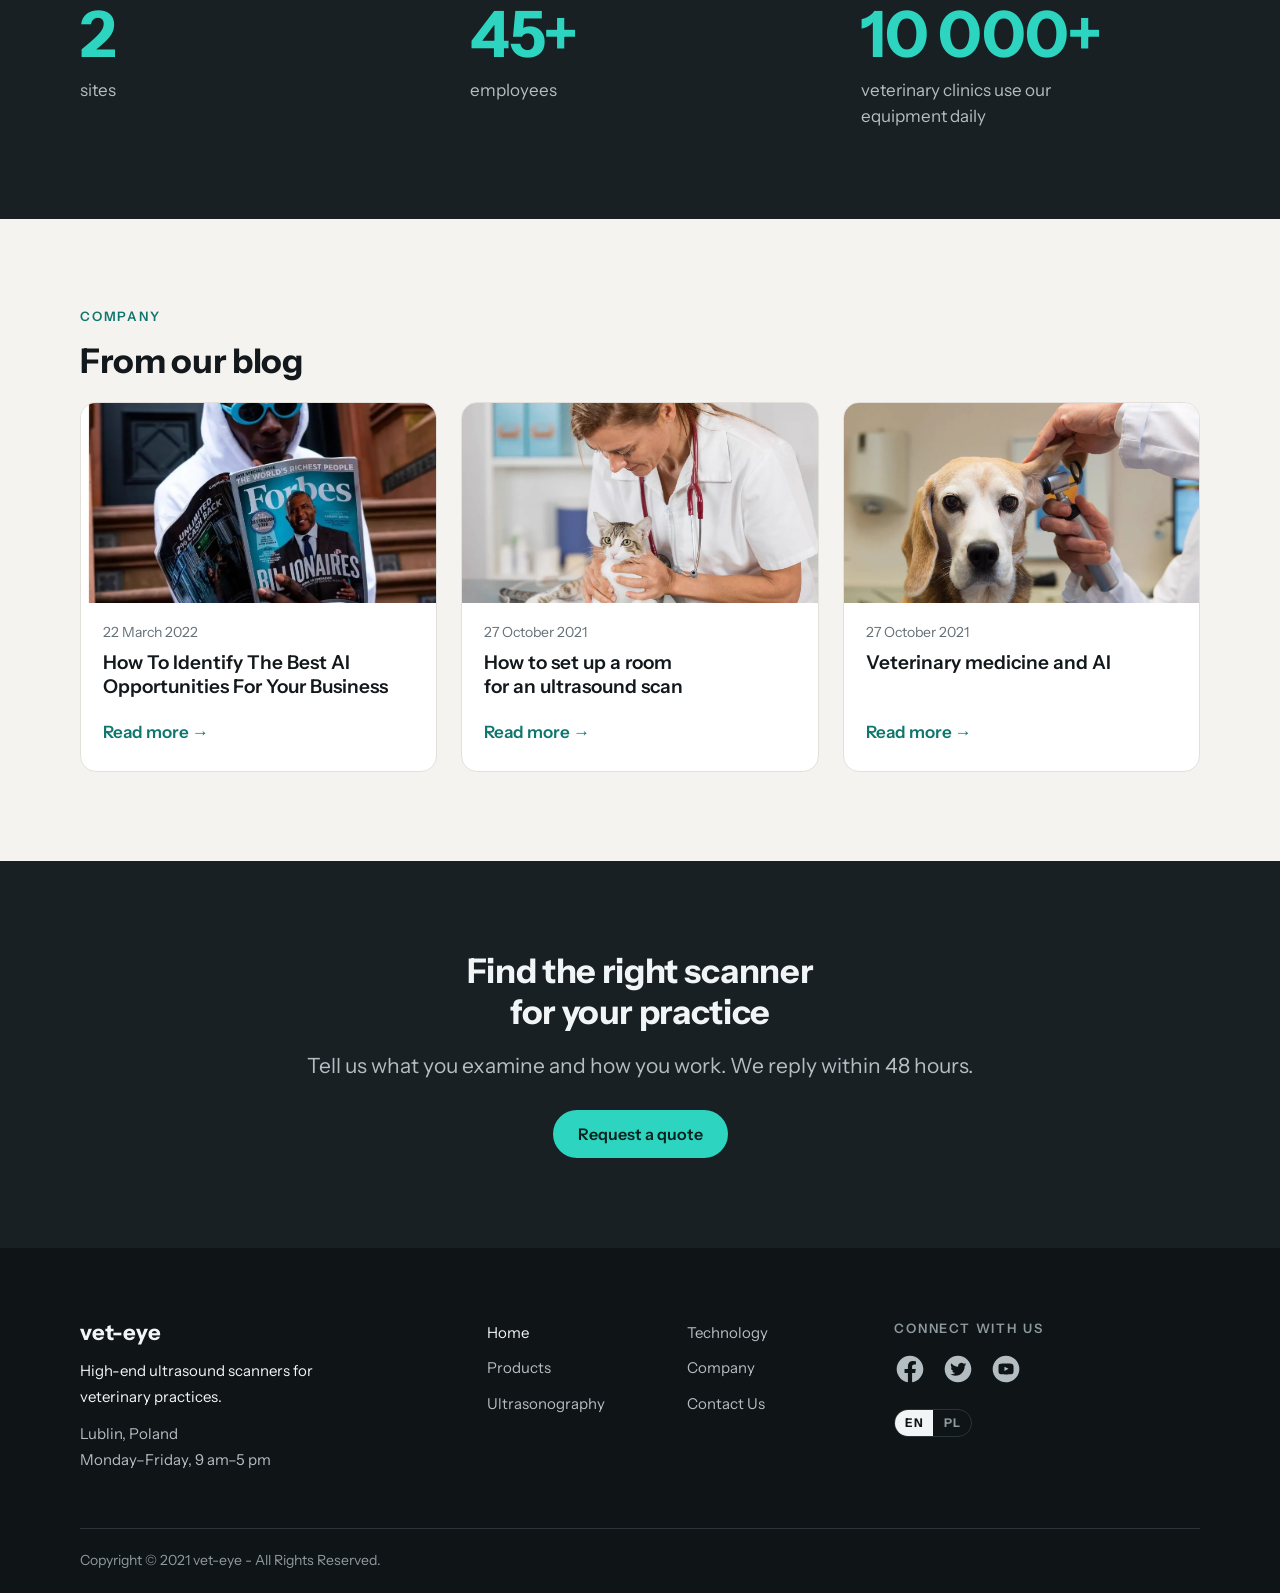
==== commit 13832a43: "Rewrite marketing copy, restructure articles, simplify heading font - New benefit-led headlines and " ====
--- a/index.html
+++ b/index.html
@@ -3,14 +3,13 @@
 <head>
 <meta charset="utf-8">
 <meta name="viewport" content="width=device-width, initial-scale=1">
-<title>vet-eye</title>
-<meta name="description" content="vet-eye designs and manufactures high-end ultrasound scanners for veterinary practices.">
+<title>vet-eye | Veterinary ultrasound scanners</title>
+<meta name="description" content="vet-eye designs and manufactures high-end ultrasound scanners for veterinary practices. Used in more than 10,000 clinics every day.">
 <meta name="theme-color" content="#0f1416">
 <link rel="icon" href="assets/img/favicon-32.png" sizes="32x32">
 <link rel="icon" href="assets/img/favicon-192.png" sizes="192x192">
 <link rel="apple-touch-icon" href="assets/img/favicon-180.png">
 <link rel="manifest" href="manifest.webmanifest">
-<link rel="preload" href="assets/fonts/bricolage-grotesque-latin.woff2" as="font" type="font/woff2" crossorigin>
 <link rel="preload" href="assets/fonts/instrument-sans-latin.woff2" as="font" type="font/woff2" crossorigin>
 <link rel="stylesheet" href="assets/css/style.css">
 <script>(function(d){var l;try{l=localStorage.getItem('vet-eye-lang')}catch(e){}if(l!=='en'&&l!=='pl')l=/^pl/i.test(navigator.language||'')?'pl':'en';if(l!=='en'){d.classList.add('js');setTimeout(function(){d.classList.add('ready')},3000)}})(document.documentElement);</script>
@@ -36,21 +35,23 @@
 <section class="hero">
   <img class="hero-img" src="assets/img/hero-dog.webp" alt="" width="2046" height="1364" fetchpriority="high">
   <div class="container hero-inner"><div class="hero-copy">
-    <h1 class="display" data-i18n="home.title">It's what's inside that matters!</h1>
-    <p class="lead" data-i18n="home.intro">We design and manufacture high-end ultrasound scanners for veterinary practices. More than 10,000 clinics use our equipment every day.</p>
+    <p class="eyebrow" data-i18n="home.eyebrow">Veterinary ultrasound</p>
+    <h1 class="display" data-i18n="home.title">It's what's inside that matters.</h1>
+    <p class="lead" data-i18n="home.intro">vet-eye ultrasound scanners show veterinarians what the examination table can't. We design and manufacture them ourselves, and more than 10,000 clinics use them every day.</p>
     <p class="btn-row"><a class="btn" href="products.html" data-i18n="home.ctaProducts">See products</a><a class="btn ghost" href="contact-us.html" data-i18n="cta.quote">Request a quote</a></p>
   </div></div>
 </section>
 <section class="section"><div class="container">
   <p class="eyebrow" data-i18n="nav.products">Products</p>
-  <h2 class="heading" data-i18n="products.title">Ultrasound scanners for veterinary practices</h2>
+  <h2 class="heading" data-i18n="home.productsTitle">A scanner for the way you work</h2>
   <div class="grid cols-3">
-    <a class="tile reveal" href="products.html#pro-key-75"><div class="plate"><img src="assets/img/vet-pro-key-75.webp" alt="" width="1238" height="932" loading="lazy" decoding="async"></div><h3 class="tile-title">vet pro-key 75</h3></a>
-    <a class="tile reveal" href="products.html#portable-15"><div class="plate"><img src="assets/img/vet-portable-15.webp" alt="" width="600" height="600" loading="lazy" decoding="async"></div><h3 class="tile-title">vet portable 15</h3></a>
-    <a class="tile reveal" href="products.html#pro-70"><div class="plate"><img src="assets/img/vet-pro-70.webp" alt="" width="600" height="600" loading="lazy" decoding="async"></div><h3 class="tile-title">vet pro 70</h3></a>
+    <a class="tile reveal" href="products.html#pro-key-75"><div class="plate"><img src="assets/img/vet-pro-key-75.webp" alt="" width="1238" height="932" loading="lazy" decoding="async"></div><h3 class="tile-title">vet pro-key 75</h3><p class="tile-text" data-i18n="tile.proKey">Our sharpest image, ready to scan in under 25 seconds</p></a>
+    <a class="tile reveal" href="products.html#portable-15"><div class="plate"><img src="assets/img/vet-portable-15.webp" alt="" width="600" height="600" loading="lazy" decoding="async"></div><h3 class="tile-title">vet portable 15</h3><p class="tile-text" data-i18n="tile.portable">High-end imaging you can take anywhere</p></a>
+    <a class="tile reveal" href="products.html#pro-70"><div class="plate"><img src="assets/img/vet-pro-70.webp" alt="" width="600" height="600" loading="lazy" decoding="async"></div><h3 class="tile-title">vet pro 70</h3><p class="tile-text" data-i18n="tile.pro70">All-digital, configured for your practice</p></a>
   </div>
 </div></section>
 <section class="section dark"><div class="container">
+  <h2 class="eyebrow" data-i18n="home.statsTitle">Trusted in clinics every day</h2>
   <div class="stats">
     <div class="stat reveal"><p class="stat-num">2</p><p class="stat-label" data-i18n="stats.sites">sites</p></div>
     <div class="stat reveal"><p class="stat-num">45+</p><p class="stat-label" data-i18n="stats.employees">employees</p></div>
@@ -59,11 +60,18 @@
 </div></section>
 <section class="section soft"><div class="container">
   <p class="eyebrow" data-i18n="nav.company">Company</p>
-  <h2 class="heading" data-i18n="blog.title">Company Blog</h2>
+  <h2 class="heading" data-i18n="blog.title">From our blog</h2>
   <div class="blog-cards">
-    <a class="blog-card reveal" href="company/f/how-to-identify-the-best-ai-opportunities-for-your-business.html"><img src="assets/img/blog-ai-opportunities.webp" alt="" width="905" height="613" loading="lazy" decoding="async"><div class="body"><p class="date" data-i18n="blog.dateMar22">22 March 2022</p><h3 class="blog-card-title" data-i18n="blog.aiTitle">How To Identify The Best AI Opportunities For Your Business</h3><span class="more" data-i18n="blog.continue">Continue Reading</span></div></a>
-    <a class="blog-card reveal" href="company/f/how-to-properly-set-up-a-room-for-usg-scanning.html"><img src="assets/img/blog-usg-room.webp" alt="" width="1280" height="853" loading="lazy" decoding="async"><div class="body"><p class="date" data-i18n="blog.dateOct27">27 October 2021</p><h3 class="blog-card-title" data-i18n="blog.usgTitle">How to properly set up a room for USG scanning?</h3><span class="more" data-i18n="blog.continue">Continue Reading</span></div></a>
-    <a class="blog-card reveal" href="company/f/veterinary-medicine-and-ai.html"><img src="assets/img/blog-vet-ai.webp" alt="" width="1280" height="853" loading="lazy" decoding="async"><div class="body"><p class="date" data-i18n="blog.dateOct27">27 October 2021</p><h3 class="blog-card-title" data-i18n="blog.vetTitle">Veterinary medicine and AI</h3><span class="more" data-i18n="blog.continue">Continue Reading</span></div></a>
+    <a class="blog-card reveal" href="company/f/how-to-identify-the-best-ai-opportunities-for-your-business.html"><img src="assets/img/blog-ai-opportunities.webp" alt="" width="905" height="613" loading="lazy" decoding="async"><div class="body"><p class="date" data-i18n="blog.dateMar22">22 March 2022</p><h3 class="blog-card-title" data-i18n="blog.aiTitle">How To Identify The Best AI Opportunities For Your Business</h3><span class="more" data-i18n="blog.continue">Read more</span></div></a>
+    <a class="blog-card reveal" href="company/f/how-to-properly-set-up-a-room-for-usg-scanning.html"><img src="assets/img/blog-usg-room.webp" alt="" width="1280" height="853" loading="lazy" decoding="async"><div class="body"><p class="date" data-i18n="blog.dateOct27">27 October 2021</p><h3 class="blog-card-title" data-i18n="blog.usgTitle">How to set up a room for an ultrasound scan</h3><span class="more" data-i18n="blog.continue">Read more</span></div></a>
+    <a class="blog-card reveal" href="company/f/veterinary-medicine-and-ai.html"><img src="assets/img/blog-vet-ai.webp" alt="" width="1280" height="853" loading="lazy" decoding="async"><div class="body"><p class="date" data-i18n="blog.dateOct27">27 October 2021</p><h3 class="blog-card-title" data-i18n="blog.vetTitle">Veterinary medicine and AI</h3><span class="more" data-i18n="blog.continue">Read more</span></div></a>
+  </div>
+</div></section>
+<section class="section dark"><div class="container">
+  <div class="cta">
+    <h2 class="heading" data-i18n="cta.title">Find the right scanner for your practice</h2>
+    <p class="lead" data-i18n="cta.text">Tell us what you examine and how you work. We reply within 48 hours.</p>
+    <a class="btn" href="contact-us.html" data-i18n="cta.quote">Request a quote</a>
   </div>
 </div></section>
 </main>
--- a/assets/css/style.css
+++ b/assets/css/style.css
@@ -1,12 +1,6 @@
 /* vet-eye site styles */
 
 /* ─── Fonts (variable, self-hosted) ─── */
-@font-face { font-family: 'Bricolage Grotesque'; font-style: normal; font-weight: 200 800; font-display: swap;
-  src: url(../fonts/bricolage-grotesque-latin-ext.woff2) format('woff2');
-  unicode-range: U+0100-02BA, U+02BD-02C5, U+02C7-02CC, U+02CE-02D7, U+02DD-02FF, U+0304, U+0308, U+0329, U+1D00-1DBF, U+1E00-1E9F, U+1EF2-1EFF, U+2020, U+20A0-20AB, U+20AD-20C4, U+2113, U+2C60-2C7F, U+A720-A7FF; }
-@font-face { font-family: 'Bricolage Grotesque'; font-style: normal; font-weight: 200 800; font-display: swap;
-  src: url(../fonts/bricolage-grotesque-latin.woff2) format('woff2');
-  unicode-range: U+0000-00FF, U+0131, U+0152-0153, U+02BB-02BC, U+02C6, U+02DA, U+02DC, U+0304, U+0308, U+0329, U+2000-206F, U+20AC, U+2122, U+2191, U+2193, U+2212, U+2215, U+FEFF, U+FFFD; }
 @font-face { font-family: 'Instrument Sans'; font-style: normal; font-weight: 400 700; font-display: swap;
   src: url(../fonts/instrument-sans-latin-ext.woff2) format('woff2');
   unicode-range: U+0100-02BA, U+02BD-02C5, U+02C7-02CC, U+02CE-02D7, U+02DD-02FF, U+0304, U+0308, U+0329, U+1D00-1DBF, U+1E00-1E9F, U+1EF2-1EFF, U+2020, U+20A0-20AB, U+20AD-20C4, U+2113, U+2C60-2C7F, U+A720-A7FF; }
@@ -20,7 +14,8 @@
 :root {
   color-scheme: light dark;
 
-  --font-heading: 'Bricolage Grotesque', 'Trebuchet MS', arial, sans-serif;
+  /* Headings use the body family at heavier weights. */
+  --font-heading: 'Instrument Sans', 'Segoe UI', arial, sans-serif;
   --font-body: 'Instrument Sans', 'Segoe UI', arial, sans-serif;
 
   --ink: #0f1416;
@@ -119,6 +114,8 @@
 .section.soft { background: var(--bg-soft); }
 .section.dark { color-scheme: dark; background: var(--ink-band); color: var(--text); }
 .page-head { padding: clamp(40px, 6vw, 80px) 0 clamp(28px, 4vw, 48px); }
+.page-head .lead { margin-top: 20px; }
+.section-lead { margin: -4px 0 28px; }
 
 .eyebrow { font: 600 .8125rem/1.3 var(--font-heading); letter-spacing: .14em; text-transform: uppercase; color: var(--accent); margin-bottom: 16px; }
 .display { font: 700 clamp(2.25rem, 1.5rem + 3.2vw, 3.75rem)/1.08 var(--font-heading); letter-spacing: -.015em; color: var(--text-strong); max-width: 20ch; }
@@ -127,8 +124,9 @@
 .lead { font-size: clamp(1.125rem, 1rem + .5vw, 1.3125rem); line-height: 1.6; max-width: 56ch; }
 
 .rte { max-width: 68ch; }
-.rte p + p, .rte ul + p { margin-top: 1em; }
-.rte ul { margin-top: 1em; padding-left: 1.25em; }
+.rte p + p, .rte ul + p, .rte ol + p { margin-top: 1em; }
+.rte ul, .rte ol { margin: 1em 0 0; padding-left: 1.25em; }
+.rte ol li { padding-left: .3em; }
 .rte li + li { margin-top: .4em; }
 .rte li::marker { color: var(--accent); }
 .rte strong { font-weight: 700; color: var(--text-strong); }
@@ -179,6 +177,7 @@
 .site-footer { color-scheme: dark; background: var(--ink); color: var(--text); padding-top: clamp(48px, 6vw, 72px); font-size: .9375rem; }
 .footer-grid { display: grid; gap: 40px; }
 .footer-brand .logo { display: inline-block; margin-bottom: 12px; }
+.footer-tagline { max-width: 30ch; margin-bottom: 12px; color: var(--text-strong); }
 .footer-nav ul { list-style: none; columns: 2; column-gap: 32px; }
 .footer-nav li { margin-bottom: 10px; break-inside: avoid; }
 .footer-nav a:hover, .footer-nav a[aria-current="page"] { color: var(--text-strong); }
@@ -202,7 +201,8 @@
 
 .tile { display: flex; flex-direction: column; background: var(--surface); border: 1px solid var(--line); border-radius: var(--radius); overflow: hidden; transition: transform .2s, box-shadow .2s, border-color .2s; }
 .tile:hover { transform: translateY(-4px); box-shadow: var(--shadow); border-color: var(--accent); }
-.tile-title { display: flex; align-items: center; justify-content: space-between; gap: 12px; padding: 18px 22px; font: 600 1.125rem/1.3 var(--font-heading); color: var(--text-strong); border-top: 1px solid var(--line); }
+.tile-title { display: flex; align-items: center; justify-content: space-between; gap: 12px; padding: 18px 22px 6px; font: 600 1.125rem/1.3 var(--font-heading); color: var(--text-strong); border-top: 1px solid var(--line); }
+.tile-text { padding: 0 22px 20px; font-size: .9375rem; line-height: 1.5; }
 .tile-title::after { content: "→"; color: var(--accent); transition: transform .2s; }
 .tile:hover .tile-title::after { transform: translateX(4px); }
 
@@ -222,7 +222,9 @@
 .sticky-figure img { width: 100%; border-radius: var(--radius); }
 @media (min-width: 900px) { .sticky-figure, .aside-card, .side-sticky { position: sticky; top: 100px; align-self: start; } }
 .cta { text-align: center; }
-.cta .heading { max-width: 22ch; margin-left: auto; margin-right: auto; margin-bottom: 28px; }
+.cta .heading { max-width: 22ch; margin-left: auto; margin-right: auto; margin-bottom: 16px; }
+.cta .lead { margin: 0 auto; }
+.cta .btn { margin-top: 28px; }
 
 /* ─── Company ─── */
 .about-col img { width: 100%; aspect-ratio: 2 / 1; object-fit: cover; border-radius: var(--radius); margin-bottom: 28px; }
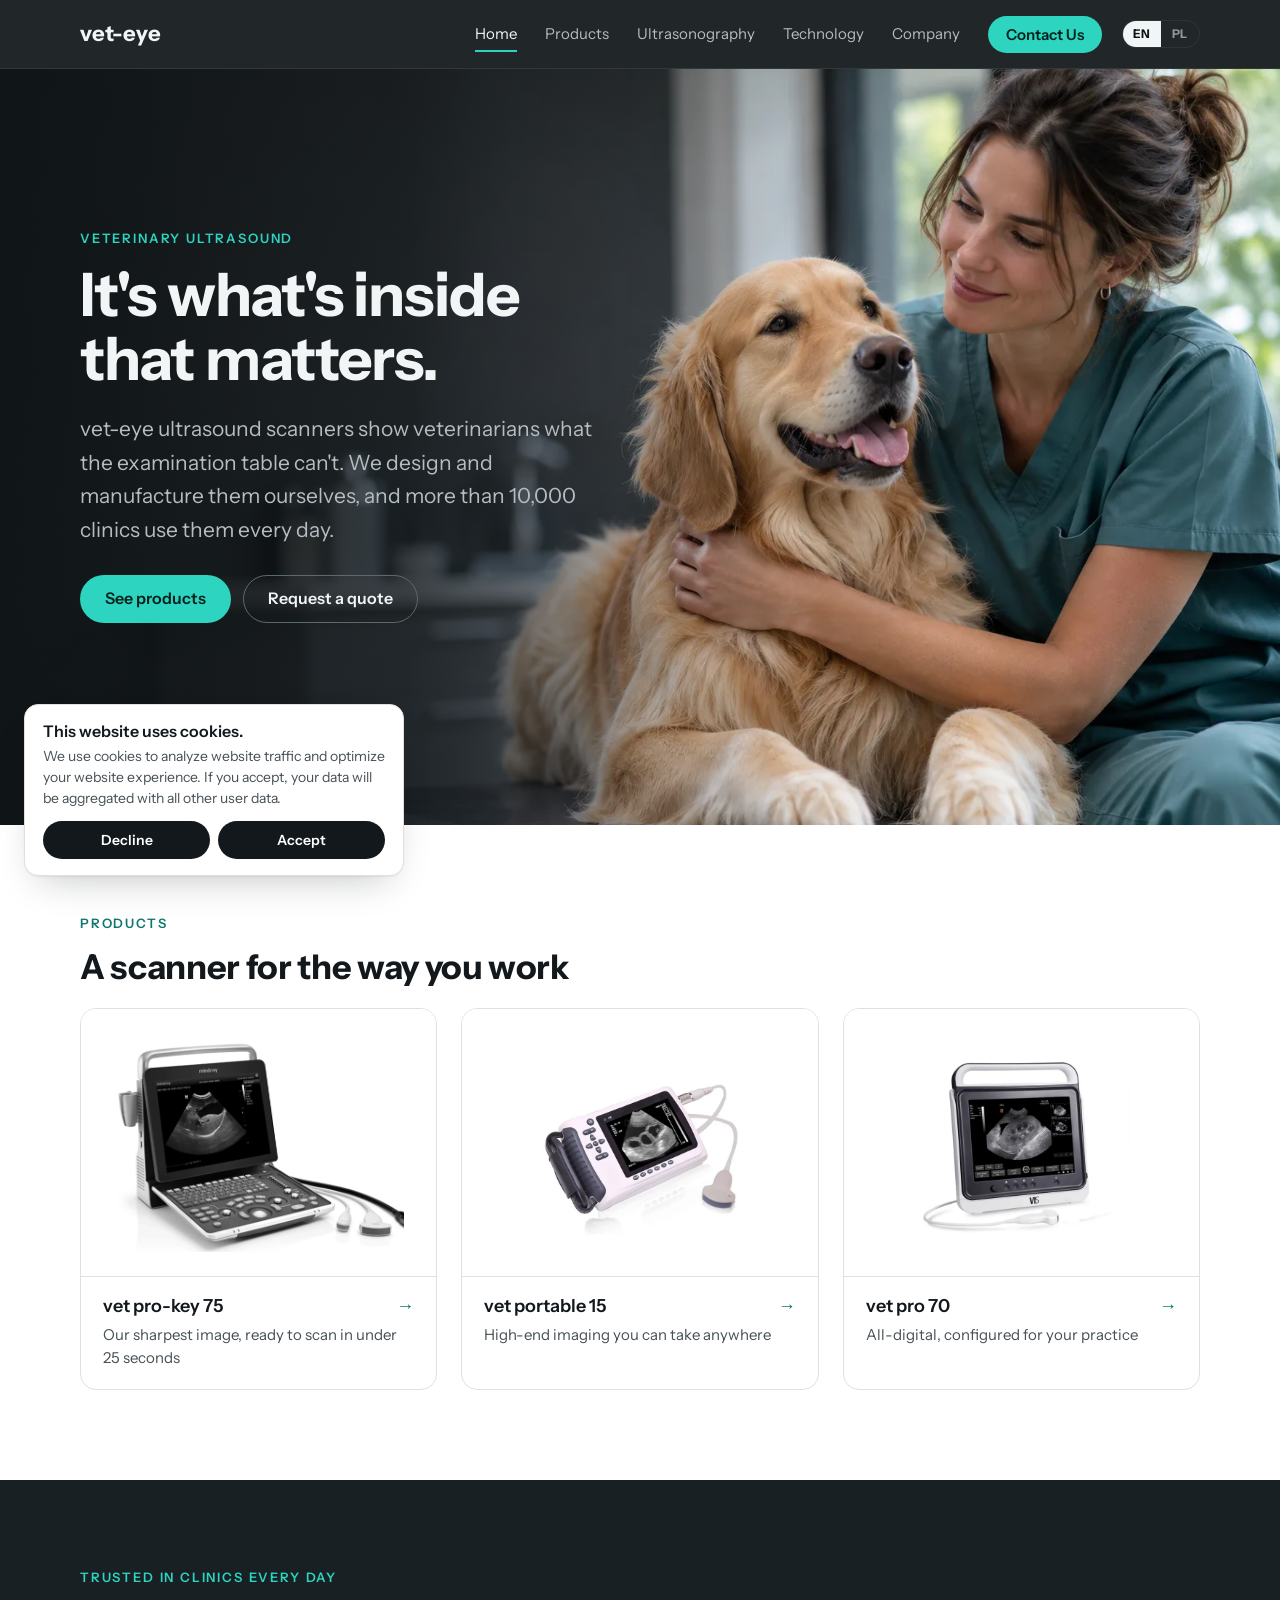
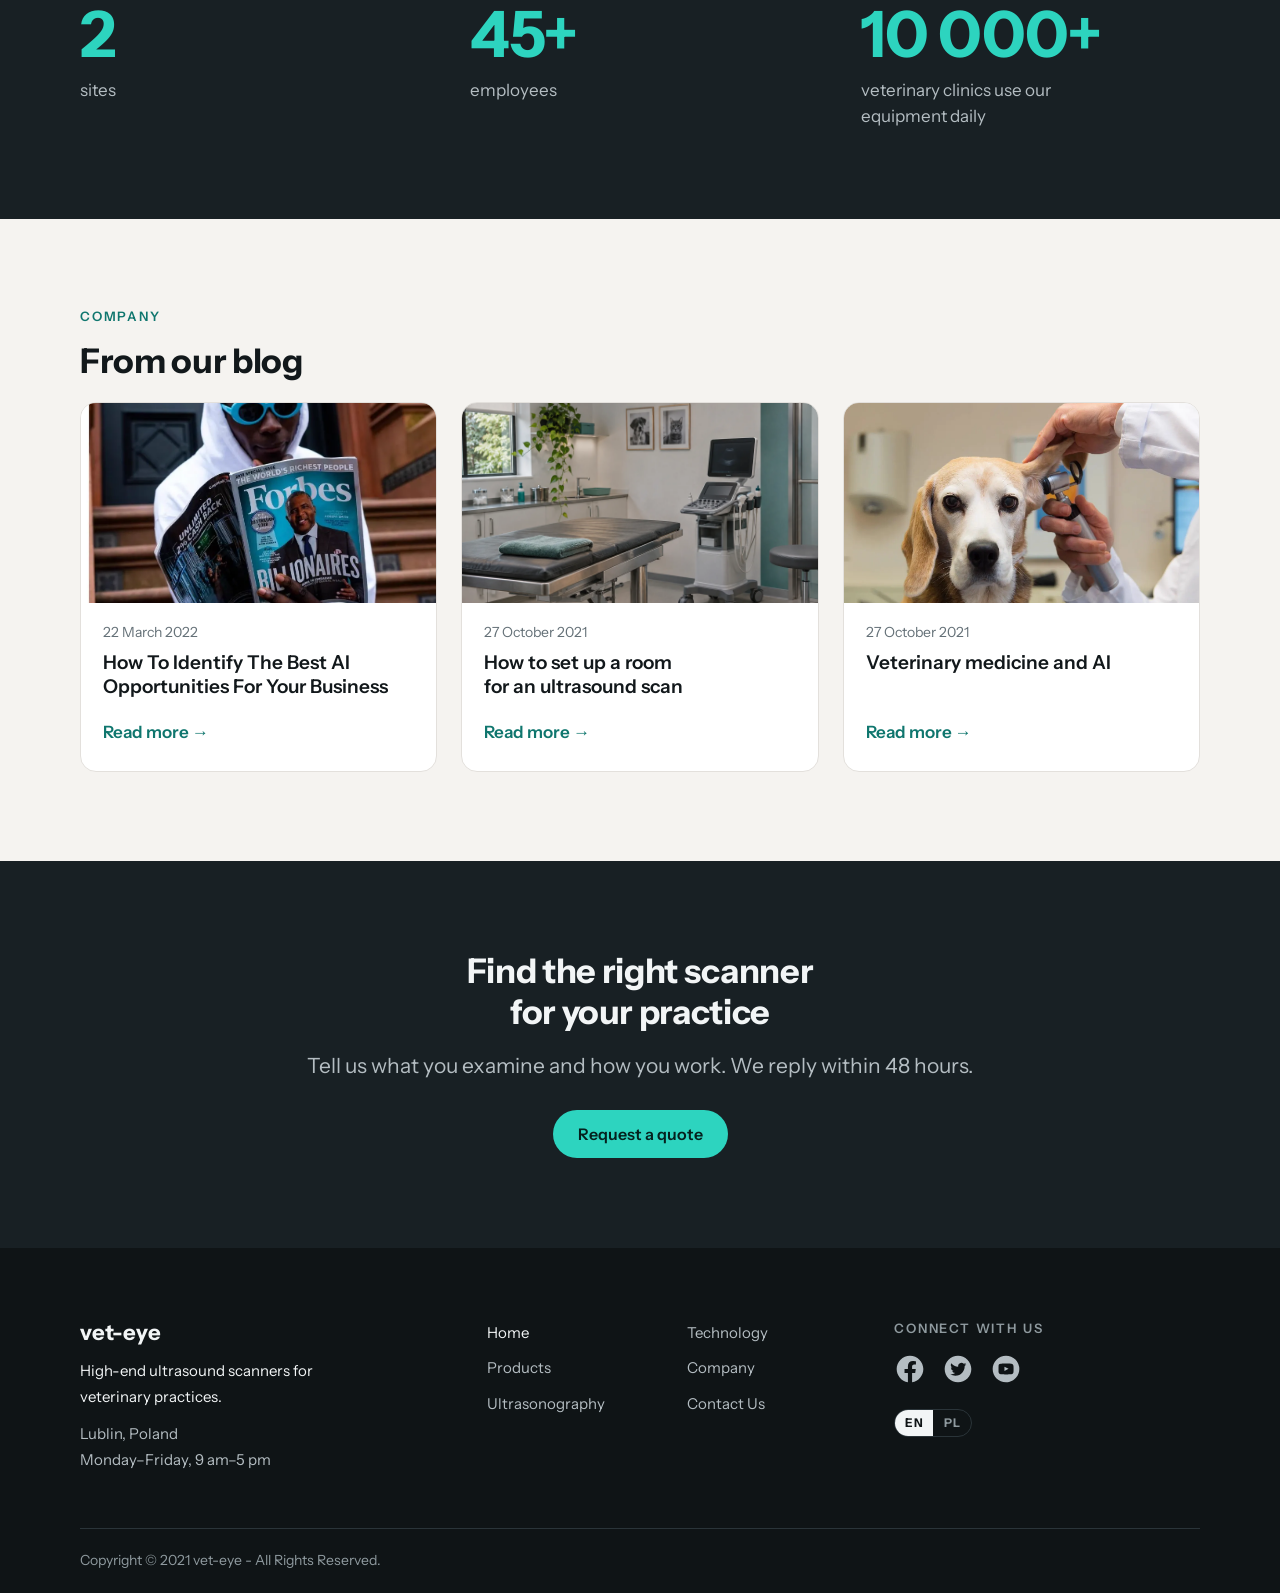
==== commit e7d8a216: "Use the photo library images across the site - Home hero, ultrasonography banner and side photos, co" ====
--- a/index.html
+++ b/index.html
@@ -33,7 +33,7 @@
 </div>
 <main id="main">
 <section class="hero">
-  <img class="hero-img" src="assets/img/hero-dog.webp" alt="" width="2046" height="1364" fetchpriority="high">
+  <img class="hero-img" src="assets/img/photo-library/01-hero-care.webp" alt="" width="1536" height="1024" fetchpriority="high">
   <div class="container hero-inner"><div class="hero-copy">
     <p class="eyebrow" data-i18n="home.eyebrow">Veterinary ultrasound</p>
     <h1 class="display" data-i18n="home.title">It's what's inside that matters.</h1>
@@ -63,7 +63,7 @@
   <h2 class="heading" data-i18n="blog.title">From our blog</h2>
   <div class="blog-cards">
     <a class="blog-card reveal" href="company/f/how-to-identify-the-best-ai-opportunities-for-your-business.html"><img src="assets/img/blog-ai-opportunities.webp" alt="" width="905" height="613" loading="lazy" decoding="async"><div class="body"><p class="date" data-i18n="blog.dateMar22">22 March 2022</p><h3 class="blog-card-title" data-i18n="blog.aiTitle">How To Identify The Best AI Opportunities For Your Business</h3><span class="more" data-i18n="blog.continue">Read more</span></div></a>
-    <a class="blog-card reveal" href="company/f/how-to-properly-set-up-a-room-for-usg-scanning.html"><img src="assets/img/blog-usg-room.webp" alt="" width="1280" height="853" loading="lazy" decoding="async"><div class="body"><p class="date" data-i18n="blog.dateOct27">27 October 2021</p><h3 class="blog-card-title" data-i18n="blog.usgTitle">How to set up a room for an ultrasound scan</h3><span class="more" data-i18n="blog.continue">Read more</span></div></a>
+    <a class="blog-card reveal" href="company/f/how-to-properly-set-up-a-room-for-usg-scanning.html"><img src="assets/img/photo-library/04-scan-room.webp" alt="" width="1536" height="1024" loading="lazy" decoding="async"><div class="body"><p class="date" data-i18n="blog.dateOct27">27 October 2021</p><h3 class="blog-card-title" data-i18n="blog.usgTitle">How to set up a room for an ultrasound scan</h3><span class="more" data-i18n="blog.continue">Read more</span></div></a>
     <a class="blog-card reveal" href="company/f/veterinary-medicine-and-ai.html"><img src="assets/img/blog-vet-ai.webp" alt="" width="1280" height="853" loading="lazy" decoding="async"><div class="body"><p class="date" data-i18n="blog.dateOct27">27 October 2021</p><h3 class="blog-card-title" data-i18n="blog.vetTitle">Veterinary medicine and AI</h3><span class="more" data-i18n="blog.continue">Read more</span></div></a>
   </div>
 </div></section>
--- a/assets/css/style.css
+++ b/assets/css/style.css
@@ -188,14 +188,15 @@
 
 /* ─── Home ─── */
 .hero { position: relative; isolation: isolate; display: grid; align-items: end; min-height: min(84svh, 760px); color-scheme: dark; background: var(--ink); color: var(--text); overflow: hidden; }
-.hero-img { position: absolute; inset: 0; z-index: -2; width: 100%; height: 100%; object-fit: cover; object-position: 55% 30%; }
+.hero-img { position: absolute; inset: 0; z-index: -2; width: 100%; height: 100%; object-fit: cover; object-position: 80% 30%; }
 .hero::after { content: ""; position: absolute; inset: 0; z-index: -1; background: linear-gradient(0deg, var(--ink) 30%, rgb(15 20 22 / .6) 62%, rgb(15 20 22 / .1)); }
 .hero-inner { padding-top: 48px; padding-bottom: clamp(40px, 7vw, 96px); }
 .hero .display { margin-bottom: 20px; }
 @media (min-width: 900px) {
   .hero { align-items: center; }
-  .hero-img { left: 36%; width: 64%; }
-  .hero::after { background: linear-gradient(90deg, var(--ink) 36%, rgb(15 20 22 / .72) 50%, rgb(15 20 22 / 0) 78%); }
+  /* The hero photo has a dark, empty wall on its left third: the copy sits there. */
+  .hero-img { object-position: 72% 45%; }
+  .hero::after { background: linear-gradient(90deg, rgb(15 20 22 / .92) 0%, rgb(15 20 22 / .7) 32%, rgb(15 20 22 / 0) 62%); }
   .hero-copy { max-width: 46%; }
 }
 
@@ -216,18 +217,21 @@
 .product-card .btn-row { margin-top: auto; padding-top: 28px; }
 
 /* ─── Ultrasonography / Technology ─── */
-.banner-img { width: 100%; aspect-ratio: 21 / 9; object-fit: cover; border-radius: var(--radius); margin-bottom: var(--gap); }
+.banner-img { width: 100%; aspect-ratio: 3 / 2; object-fit: cover; object-position: 50% 20%; border-radius: var(--radius); margin-bottom: var(--gap); }
 .side-img { width: 100%; border-radius: var(--radius); }
+.side-stack { display: grid; gap: 20px; }
+@media (min-width: 768px) { .banner-img { aspect-ratio: 2 / 1; } }
 .aside-card { padding: 28px; align-self: start; }
 .sticky-figure img { width: 100%; border-radius: var(--radius); }
-@media (min-width: 900px) { .sticky-figure, .aside-card, .side-sticky { position: sticky; top: 100px; align-self: start; } }
+.sticky-figure img + img { margin-top: 20px; }
+@media (min-width: 900px) { .sticky-figure, .side-sticky { position: sticky; top: 100px; align-self: start; } }
 .cta { text-align: center; }
 .cta .heading { max-width: 22ch; margin-left: auto; margin-right: auto; margin-bottom: 16px; }
 .cta .lead { margin: 0 auto; }
 .cta .btn { margin-top: 28px; }
 
 /* ─── Company ─── */
-.about-col img { width: 100%; aspect-ratio: 2 / 1; object-fit: cover; border-radius: var(--radius); margin-bottom: 28px; }
+.about-col img { width: 100%; aspect-ratio: 3 / 2; object-fit: cover; border-radius: var(--radius); margin-bottom: 28px; }
 .downloads { display: grid; gap: 20px; }
 .download { display: flex; flex-wrap: wrap; align-items: center; justify-content: space-between; gap: 16px; padding: 20px 24px; background: var(--surface); border: 1px solid var(--line); border-radius: var(--radius); }
 .download p { font-weight: 500; color: var(--text-strong); }
@@ -285,6 +289,7 @@
 .form-success { display: none; padding: 32px 0; font-size: 1.125rem; line-height: 1.6; color: var(--text-strong); }
 .contact-form[data-state="sent"] > :not(.form-success) { display: none; }
 .contact-form[data-state="sent"] .form-success { display: block; }
+.contact-photo { width: 100%; aspect-ratio: 16 / 9; object-fit: cover; object-position: 62% 20%; border-radius: var(--radius); margin-bottom: 28px; }
 .contact-info { display: grid; gap: 24px; grid-template-columns: repeat(auto-fit, minmax(180px, 1fr)); margin-bottom: 28px; }
 .map { position: relative; height: 320px; border: 1px solid var(--line); border-radius: var(--radius); overflow: hidden; background: var(--bg-soft); }
 .map iframe { width: 100%; height: 100%; border: 0; display: block; }
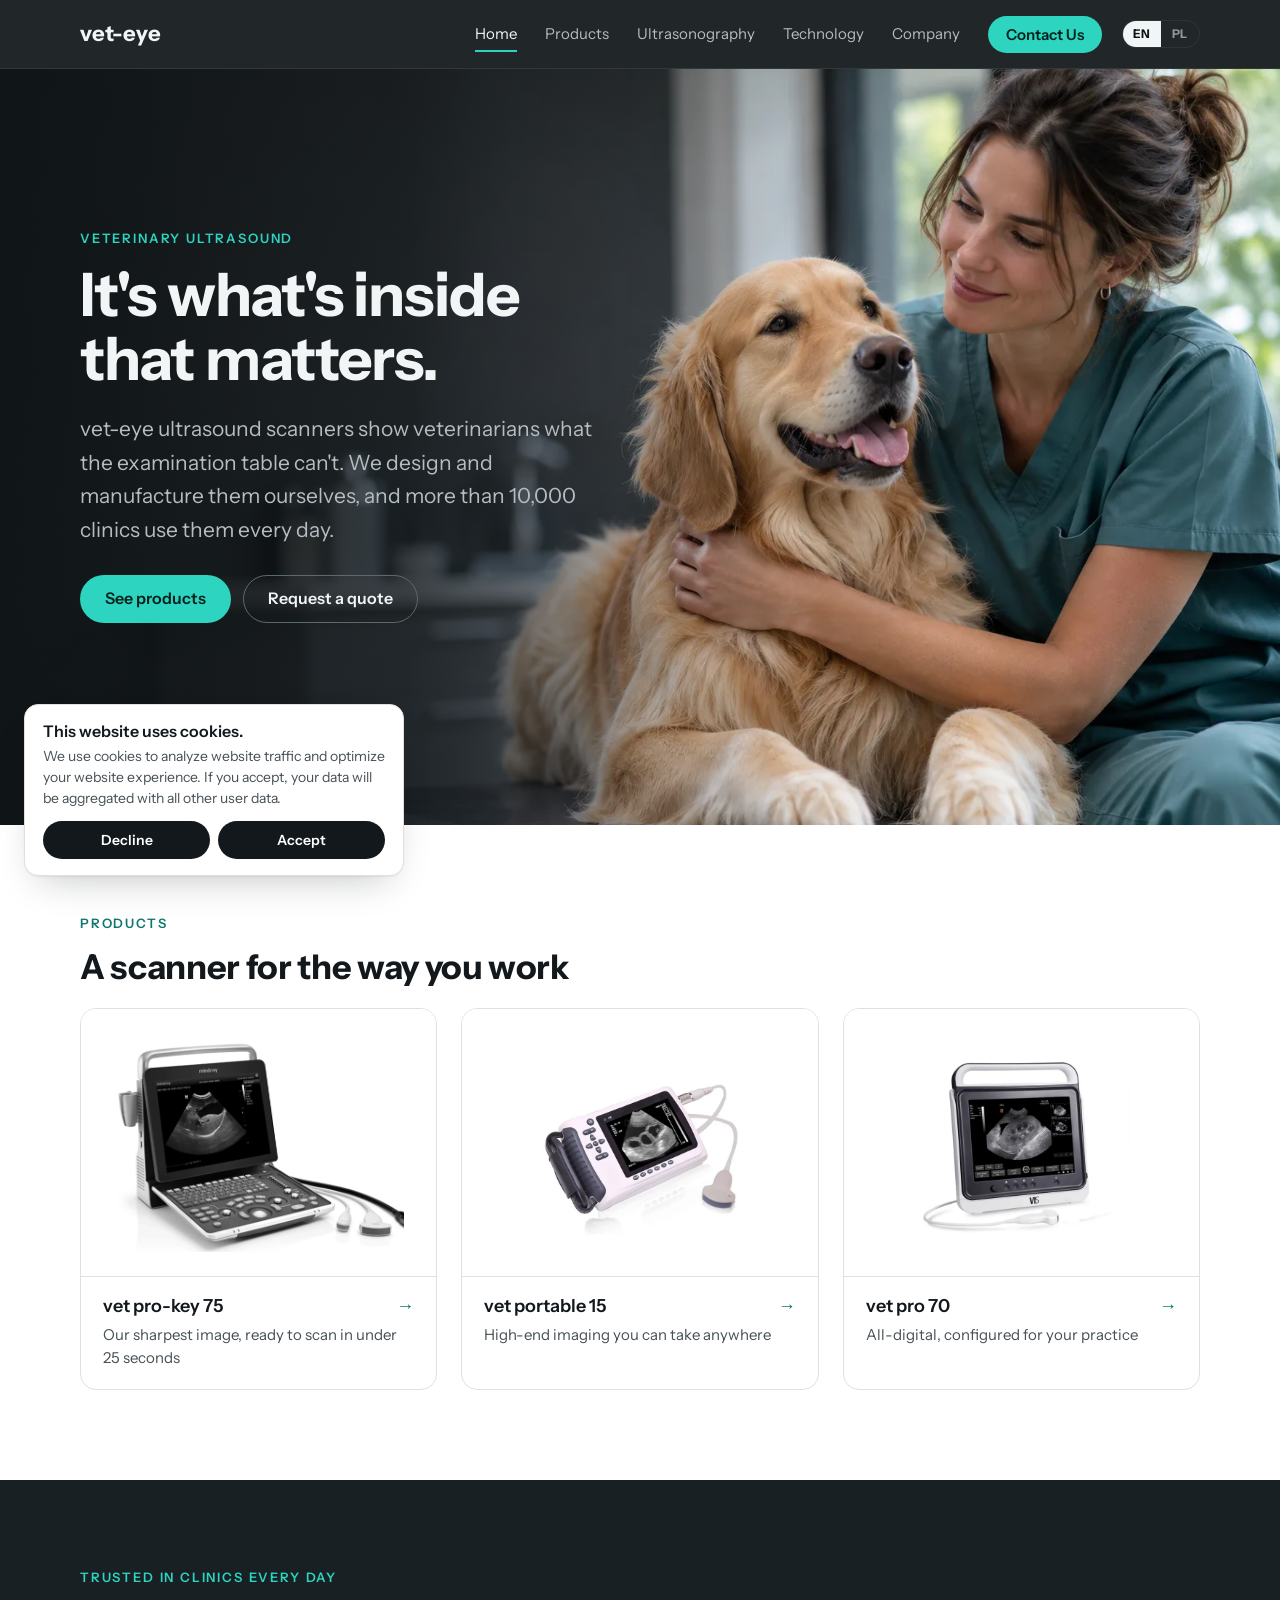
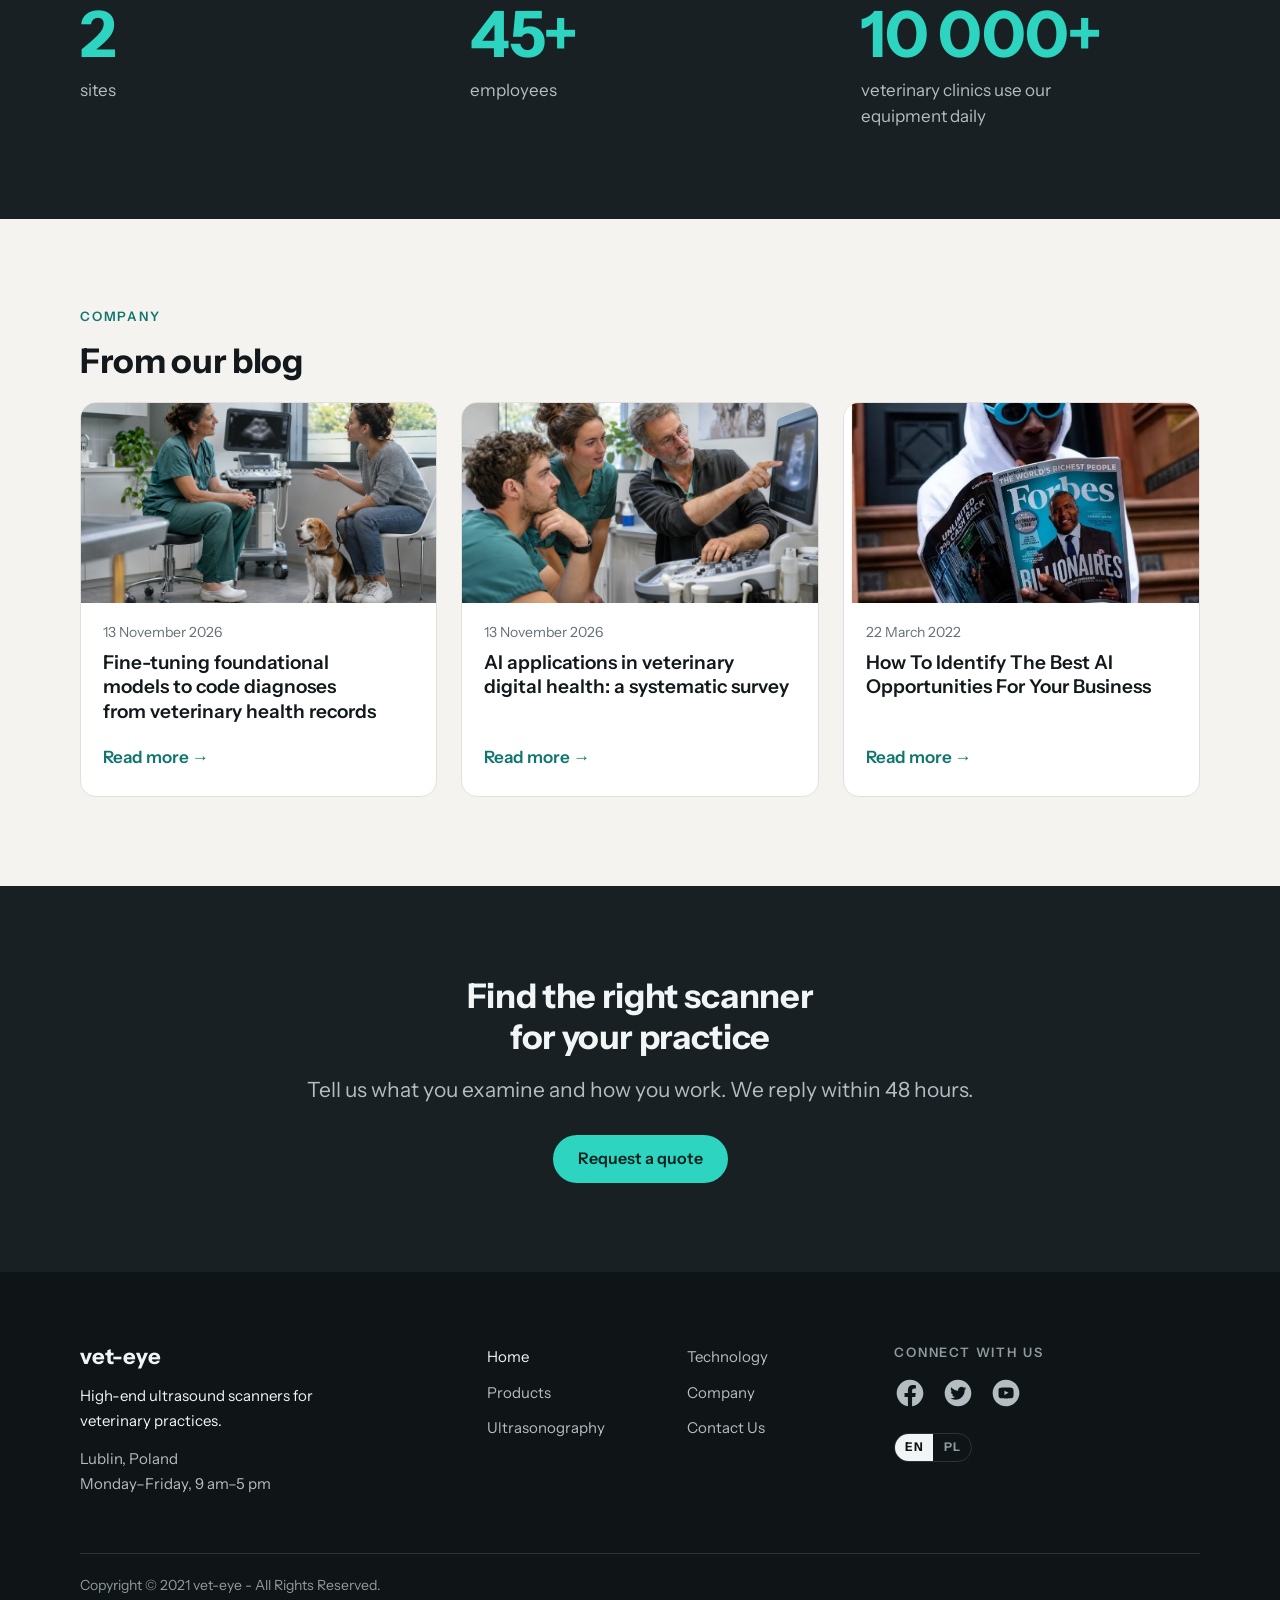
==== commit abb0b769: "Redesign the financial statement and add two blog posts - Financial statement rebuilt as a designed " ====
--- a/index.html
+++ b/index.html
@@ -62,9 +62,9 @@
   <p class="eyebrow" data-i18n="nav.company">Company</p>
   <h2 class="heading" data-i18n="blog.title">From our blog</h2>
   <div class="blog-cards">
+    <a class="blog-card reveal" href="company/f/fine-tuning-models-to-code-veterinary-diagnoses.html"><img src="assets/img/photo-library/09-vet-consultation.webp" alt="" width="1536" height="1024" loading="lazy" decoding="async"><div class="body"><p class="date" data-i18n="blog.dateNov13">13 November 2026</p><h3 class="blog-card-title" data-i18n="blog.codingTitle">Fine-tuning foundational models to code diagnoses from veterinary health records</h3><span class="more" data-i18n="blog.continue">Read more</span></div></a>
+    <a class="blog-card reveal" href="company/f/ai-applications-in-veterinary-digital-health.html"><img src="assets/img/photo-library/06-clinical-training.webp" alt="" width="1536" height="1024" loading="lazy" decoding="async"><div class="body"><p class="date" data-i18n="blog.dateNov13">13 November 2026</p><h3 class="blog-card-title" data-i18n="blog.surveyTitle">AI applications in veterinary digital health: a systematic survey</h3><span class="more" data-i18n="blog.continue">Read more</span></div></a>
     <a class="blog-card reveal" href="company/f/how-to-identify-the-best-ai-opportunities-for-your-business.html"><img src="assets/img/blog-ai-opportunities.webp" alt="" width="905" height="613" loading="lazy" decoding="async"><div class="body"><p class="date" data-i18n="blog.dateMar22">22 March 2022</p><h3 class="blog-card-title" data-i18n="blog.aiTitle">How To Identify The Best AI Opportunities For Your Business</h3><span class="more" data-i18n="blog.continue">Read more</span></div></a>
-    <a class="blog-card reveal" href="company/f/how-to-properly-set-up-a-room-for-usg-scanning.html"><img src="assets/img/photo-library/04-scan-room.webp" alt="" width="1536" height="1024" loading="lazy" decoding="async"><div class="body"><p class="date" data-i18n="blog.dateOct27">27 October 2021</p><h3 class="blog-card-title" data-i18n="blog.usgTitle">How to set up a room for an ultrasound scan</h3><span class="more" data-i18n="blog.continue">Read more</span></div></a>
-    <a class="blog-card reveal" href="company/f/veterinary-medicine-and-ai.html"><img src="assets/img/blog-vet-ai.webp" alt="" width="1280" height="853" loading="lazy" decoding="async"><div class="body"><p class="date" data-i18n="blog.dateOct27">27 October 2021</p><h3 class="blog-card-title" data-i18n="blog.vetTitle">Veterinary medicine and AI</h3><span class="more" data-i18n="blog.continue">Read more</span></div></a>
   </div>
 </div></section>
 <section class="section dark"><div class="container">
--- a/assets/css/style.css
+++ b/assets/css/style.css
@@ -237,7 +237,9 @@
 .download p { font-weight: 500; color: var(--text-strong); }
 @media (min-width: 768px) { .downloads { grid-template-columns: repeat(2, minmax(0, 1fr)); } }
 
-.blog-cards { display: grid; gap: 24px; grid-template-columns: repeat(auto-fit, minmax(260px, 1fr)); }
+.blog-cards { display: grid; gap: 24px; grid-template-columns: minmax(0, 1fr); }
+@media (min-width: 640px) { .blog-cards { grid-template-columns: repeat(2, minmax(0, 1fr)); } }
+@media (min-width: 960px) { .blog-cards { grid-template-columns: repeat(3, minmax(0, 1fr)); } }
 .blog-card { display: flex; flex-direction: column; background: var(--surface); border: 1px solid var(--line); border-radius: var(--radius); overflow: hidden; transition: transform .2s, box-shadow .2s; }
 .blog-card:hover { transform: translateY(-4px); box-shadow: var(--shadow); }
 .blog-card img { width: 100%; aspect-ratio: 16 / 9; object-fit: cover; }
